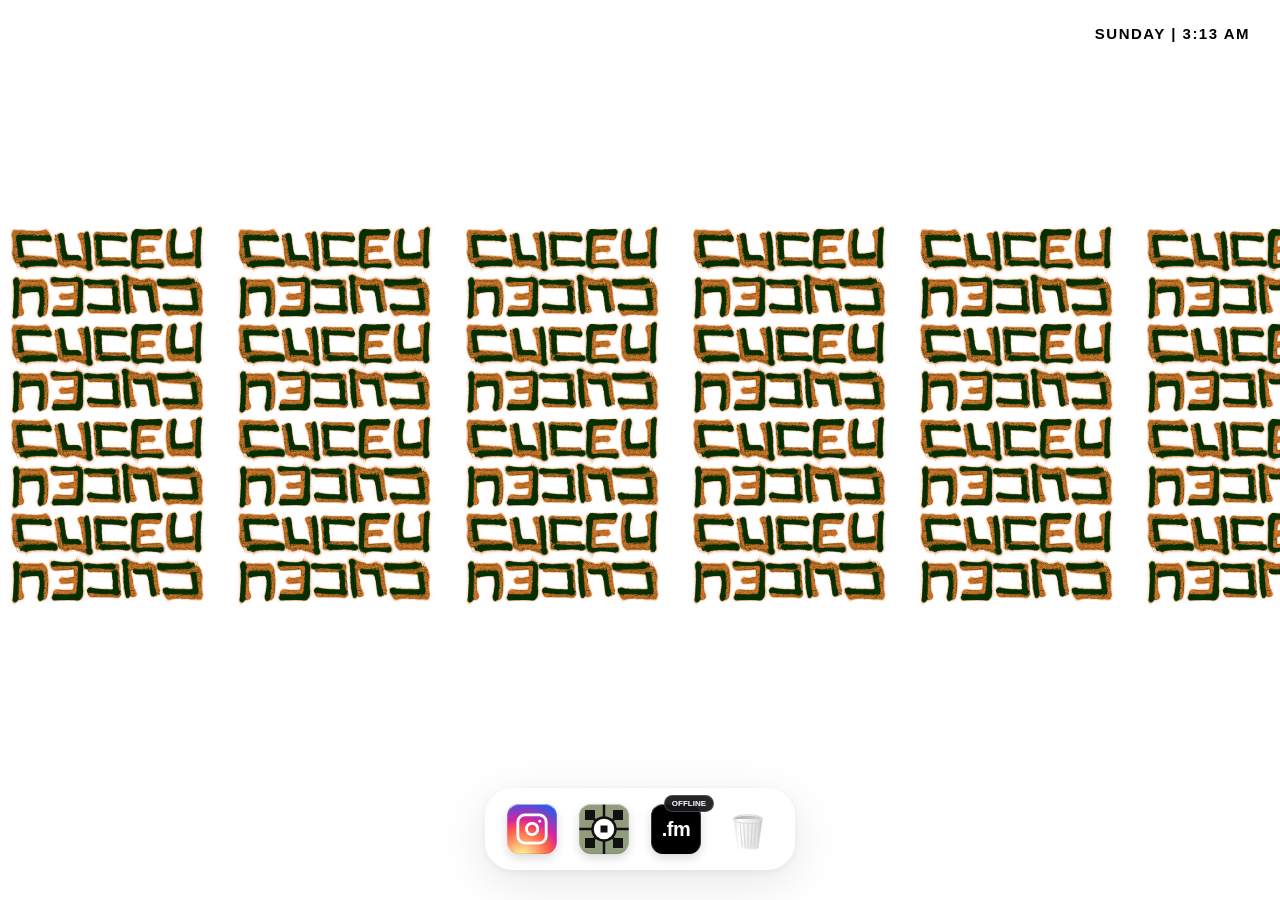
==== index.html @ bf72f92f "Update index.html" ====
<!DOCTYPE html>
<html lang="en">
<head>
    <meta charset="UTF-8">
    <meta name="viewport" content="width=device-width, initial-scale=1.0">
    <title>cuceu</title>
    <link rel="icon" href="data:image/svg+xml,<svg xmlns=%22http://www.w3.org/2000/svg%22 viewBox=%220 0 100 100%22><text y=%22.9em%22 font-size=%2285%22 font-weight=%22900%22 font-family=%22Helvetica, Arial, sans-serif%22>C</text></svg>">
    <style>
        html, body {
            margin: 0; padding: 0;
            height: 100vh; height: 100dvh;
            background: #fff;
            font-family: -apple-system, BlinkMacSystemFont, 'Helvetica Neue', Arial, sans-serif;
            display: flex; flex-direction: column; overflow: hidden;
            color: #000;
        }

        /* ── PAGE TRANSITION ─────────────────────────────────────────── */
        #page-transition-overlay {
            position: fixed; inset: 0; background: #fff;
            z-index: 99999; pointer-events: none; opacity: 1;
            transition: opacity 0.4s cubic-bezier(0.25,1,0.5,1);
        }
        #page-transition-overlay.loaded  { opacity: 0; }
        #page-transition-overlay.leaving { opacity: 1; pointer-events: auto; }

        /* ── NOW PLAYING BANNER ──────────────────────────────────────── */
        #now-playing-banner {
            position: absolute; top: 0; left: 0; right: 0;
            height: 62px; background: #fff;
            border-bottom: 3px solid #000;
            z-index: 120;
            transform: translateY(-100%);
            transition: transform 0.55s cubic-bezier(0.25,1,0.5,1);
        }
        #now-playing-banner.visible { transform: translateY(0); }
        body.is-exiting #now-playing-banner {
            transition: transform 0.30s cubic-bezier(0.25,1,0.5,1);
            transform: translateY(-100%);
        }
        .banner-inner {
            display: flex; align-items: center;
            height: 100%; padding: 0 24px; gap: 14px;
        }
        .banner-live-dot {
            width: 8px; height: 8px; flex-shrink: 0;
            background: #ff3b30; border-radius: 50%;
            box-shadow: 0 0 8px rgba(255,59,48,0.85);
            animation: pulse-dot 1.2s ease-in-out infinite;
        }
        @keyframes pulse-dot {
            0%,100% { transform: scale(0.8); opacity: 0.7; }
            50%      { transform: scale(1.3); opacity: 1; }
        }
        #banner-art {
            width: 40px; height: 40px; border-radius: 3px;
            border: 1.5px solid #000; object-fit: cover; flex-shrink: 0;
            opacity: 0; transition: opacity 0.35s ease;
        }
        #banner-art.has-art { opacity: 1; }
        .banner-info { flex: 1; min-width: 0; }
        .banner-label {
            display: block; font-size: 8px; font-weight: 900;
            letter-spacing: 2.5px; color: #ff3b30; text-transform: uppercase;
        }
        #banner-track {
            display: block; font-size: 13px; font-weight: 800;
            color: #000; text-transform: uppercase; letter-spacing: 0.8px;
            white-space: nowrap; overflow: hidden; text-overflow: ellipsis;
        }
        .banner-btn {
            flex-shrink: 0; background: #000; color: #fff;
            font-size: 10px; font-weight: 900; letter-spacing: 1.5px;
            text-transform: uppercase; text-decoration: none;
            padding: 9px 18px; border: 2px solid #000; white-space: nowrap;
            transition: background 0.2s, color 0.2s, border-color 0.2s;
        }
        .banner-btn:hover { background: #ff3b30; border-color: #ff3b30; }

        /* ── CLOCK ───────────────────────────────────────────────────── */
        .status-area {
            position: absolute; top: 25px; right: 30px;
            display: flex; align-items: center; z-index: 100;
            font-size: clamp(11px, 1.3vw, 15px);
            font-weight: 900; letter-spacing: 1.5px; text-transform: uppercase;
            color: #000;
            text-shadow: 0 0 15px #fff, 0 0 30px #fff, 0 0 45px rgba(255,255,255,0.9);
            opacity: 0; transform: translateX(15px);
            animation: clockIn 0.8s cubic-bezier(0.25,1,0.5,1) 0.5s forwards;
            transition: top 0.55s cubic-bezier(0.25,1,0.5,1);
        }
        body.banner-active .status-area { top: 78px; }
        body.is-exiting   .status-area { animation: clockOut 0.5s cubic-bezier(0.25,1,0.5,1) forwards; }
        @keyframes clockIn  { 0%{opacity:0;transform:translateX(15px);filter:blur(3px)} 100%{opacity:1;transform:none;filter:none} }
        @keyframes clockOut { 0%{opacity:1;transform:none} 100%{opacity:0;transform:translateX(15px);filter:blur(3px)} }

        /* ── MARQUEE BACKGROUND ──────────────────────────────── */
        .main-content { flex-grow:1; display:flex; align-items:center; justify-content:center; position:relative; }

        #logo-wrapper {
            position: absolute; top: 50px; left: 0;
            width: 100vw; height: calc(100dvh - 160px);
            display: flex; flex-direction: column; justify-content: center;
            overflow: hidden; pointer-events: none;
            
            /* CRT Wake Up Master Animation */
            transform-origin: center center;
            animation: crtWakeUp 0.65s cubic-bezier(0.16, 1, 0.3, 1) 0.15s both;
        }
        body.is-exiting #logo-wrapper { animation: glideOut 0.6s cubic-bezier(0.25,1,0.5,1) forwards; }
        @keyframes glideOut { to { opacity:0; transform:translateY(30px) scale(0.95); } }

        .marquee-track {
            display: flex; flex-wrap: nowrap;
            width: max-content; will-change: transform;
            margin-top: -0.8vw;
        }

        .track-right { animation: scrollRight 30s linear infinite; animation-play-state: paused; }
        .track-left  { animation: scrollLeft  30s linear infinite; animation-play-state: paused; }

        @keyframes scrollRight { 0%{transform:translateX(-50%)} 100%{transform:translateX(0%)} }
        @keyframes scrollLeft  { 0%{transform:translateX(0%)}   100%{transform:translateX(-50%)} }

        img.cuceu-img {
            height: clamp(3rem,4.5vw,6rem); width: auto;
            margin-right: 1vw; flex-shrink: 0;
            user-select: none; -webkit-user-drag: none; opacity: 0;
        }

        /* CRT POWER ON KEYFRAMES */
        @keyframes crtWakeUp {
            0% {
                transform: scaleY(0.001) scaleX(0);
                filter: brightness(12) blur(1px);
                opacity: 0;
            }
            35% {
                transform: scaleY(0.003) scaleX(1);
                filter: brightness(12) blur(1px);
                opacity: 1;
            }
            100% {
                transform: scaleY(1) scaleX(1);
                filter: brightness(1) blur(0px);
                opacity: 1;
            }
        }

        /* Makes the image textures instantly ready inside the expanding line wrapper */
        @keyframes crtShowOdd  { 0%{opacity:0;} 5%{opacity:1;} 100%{opacity:1;transform:none;} }
        @keyframes crtShowEven { 0%{opacity:0;} 5%{opacity:1;} 100%{opacity:1;transform:rotate(180deg);} }

        .marquee-track:nth-child(odd)  img.cuceu-img { animation: crtShowOdd 0.2s linear both; }
        .marquee-track:nth-child(even) img.cuceu-img { animation: crtShowEven 0.2s linear both; }

        /* ── LIQUID GLASS DOCK ───────────────────────────────────────── */
        .mac-dock-container {
            position: absolute; bottom: 30px; width: 100%;
            display: flex; justify-content: center; z-index: 10;
        }

        .mac-dock {
            background: linear-gradient(170deg,
                rgba(255,255,255,0.30) 0%,
                rgba(255,255,255,0.10) 55%,
                rgba(255,255,255,0.20) 100%
            );
            backdrop-filter: blur(55px) saturate(200%) brightness(1.08);
            -webkit-backdrop-filter: blur(55px) saturate(200%) brightness(1.08);
            border: 1px solid rgba(255,255,255,0.60);
            border-top-color: rgba(255,255,255,0.85);
            border-bottom-color: rgba(255,255,255,0.30);
            border-radius: 28px;
            padding: 10px 16px;
            display: flex; gap: 12px; align-items: center;
            box-shadow:
                0 12px 48px rgba(0,0,0,0.10),
                0 2px 8px rgba(0,0,0,0.06),
                inset 0 1.5px 0 rgba(255,255,255,0.85),
                inset 0 -1px 0 rgba(255,255,255,0.18),
                inset 1px 0 0 rgba(255,255,255,0.25),
                inset -1px 0 0 rgba(255,255,255,0.25);
            opacity: 0;
            animation: dockSlideUp 0.8s cubic-bezier(0.25,1,0.5,1) 1.2s forwards;
            position: relative;
        }

        .mac-dock::before {
            content: '';
            position: absolute; top: 0; left: 0; right: 0;
            height: 50%;
            background: linear-gradient(180deg,
                rgba(255,255,255,0.32) 0%,
                rgba(255,255,255,0.06) 65%,
                transparent 100%
            );
            border-radius: 30px 30px 50% 50% / 28px 28px 18px 18px;
            pointer-events: none; z-index: 0;
        }

        body.is-exiting .mac-dock { animation: dockSlideDown 0.5s cubic-bezier(0.25,1,0.5,1) forwards; }
        @keyframes dockSlideUp   { 0%{opacity:0;transform:translateY(40px)} 100%{opacity:1;transform:none} }
        @keyframes dockSlideDown { 0%{opacity:1;transform:none} 100%{opacity:0;transform:translateY(40px)} }

        .dock-app {
            text-decoration: none; display: flex; flex-direction: column;
            align-items: center; justify-content: center;
            transition: transform 0.3s cubic-bezier(0.25,1,0.5,1);
            position: relative; height: 60px; width: 60px;
            z-index: 1;
        }
        .dock-app.is-open::after {
            content: ''; position: absolute; bottom: 2px; left: 50%;
            transform: translateX(-50%); width: 4px; height: 4px;
            background: rgba(255,255,255,0.95); border-radius: 50%;
            box-shadow: 0 0 5px rgba(0,0,0,0.2);
        }
        .dock-app:hover { transform: translateY(-10px); }

        /* Icon Base Styles */
        .app-icon {
            width: 50px; height: 50px;
            display: flex; align-items: center; justify-content: center;
            position: relative;
        }

        /* App Squircle Shape (Used for IG, TD, FM) */
        .squircle {
            border-radius: 12px;
            box-shadow: 0 4px 10px rgba(0,0,0,0.15);
            overflow: hidden;
        }
        .squircle::after {
            content: ''; position: absolute; inset: 0;
            border: 1px solid rgba(255,255,255,0.2);
            border-top-color: rgba(255,255,255,0.5);
            border-bottom-color: rgba(0,0,0,0.1);
            border-radius: inherit; pointer-events: none;
        }

        /* Specific App Colors */
        .icon-ig { background: radial-gradient(circle at 30% 107%, #fdf497 0%, #fdf497 5%, #fd5949 45%, #d6249f 60%, #285AEB 90%); }
        .icon-td { background: transparent; } 
        .icon-fm { background: #000; color: #fff; font-size: 20px; font-weight: 800; letter-spacing: -0.5px; }
        .icon-bin { background: transparent; box-shadow: none; width: 56px; height: 56px; margin-bottom: -4px; }

        .app-tooltip {
            position: absolute; top: -35px;
            background: rgba(20,20,25,0.88); backdrop-filter: blur(12px);
            padding: 6px 14px; border-radius: 8px;
            font-size: 11px; font-weight: 700; color: #fff;
            opacity: 0; pointer-events: none;
            transition: opacity 0.2s ease; white-space: nowrap; text-transform: uppercase;
        }
        .dock-app:hover .app-tooltip { opacity: 1; }

        .app-badge {
            position: absolute; top: -4px; right: -8px;
            background: rgba(20,20,25,0.92); backdrop-filter: blur(10px);
            border: 1px solid rgba(255,255,255,0.2); border-radius: 10px;
            padding: 3px 7px; display: flex; align-items: center; gap: 4px;
            font-size: 8px; font-weight: 800; color: #fff;
            opacity: 0; z-index: 20; pointer-events: none;
        }
        .app-badge.visible { opacity: 1; }
        .recording-dot {
            width: 5px; height: 5px; background: #ff3b30; border-radius: 50%;
            animation: pulse-dot 2s ease-in-out infinite;
        }

        /* ── MOBILE ──────────────────────────────────────────────────── */
        @media (max-width: 600px) {
            .status-area { font-size: 11px; top: 20px; right: 16px; letter-spacing: 0.8px; }
            body.banner-active .status-area { top: 72px; }
            .track-right, .track-left { animation-duration: 60s; } 
            .mobile-hide { display: none !important; }
            img.cuceu-img { height: 4rem; margin-right: 4vw; }
            .marquee-track { margin-top: -1vw; }
            .mac-dock { gap: 8px; padding: 8px 12px; border-radius: 24px; }
            .dock-app { width: 50px; height: 50px; }
            .app-icon { width: 44px; height: 44px; border-radius: 10px; }
            .icon-fm { font-size: 16px; }
            .icon-bin { width: 48px; height: 48px; }
            #now-playing-banner { height: 54px; }
            .banner-btn { padding: 7px 12px; font-size: 9px; }
            #banner-track { font-size: 11px; }
        }
    </style>
</head>
<body class="is-loading">

    <div id="page-transition-overlay"></div >

    <div id="now-playing-banner">
        <div class="banner-inner">
            <span class="banner-live-dot"></span>
            <img id="banner-art" alt="">
            <div class="banner-info">
                <span class="banner-label">Live Now</span>
                <span id="banner-track">—</span>
            </div>
            <a href="/fm" class="banner-btn internal-link">Listen Now →</a>
        </div>
    </div>

    <div class="status-area">
        <span id="mac-clock">MONDAY | 12:00 AM</span>
    </div >

    <div class="main-content">
        <div id="logo-wrapper">
            <div class="marquee-track track-right">
                <img class="cuceu-img" src="cuceugrta.png" alt="CUCEU"><img class="cuceu-img" src="cuceugrta.png" alt="CUCEU"><img class="cuceu-img" src="cuceugrta.png" alt="CUCEU"><img class="cuceu-img" src="cuceugrta.png" alt="CUCEU"><img class="cuceu-img" src="cuceugrta.png" alt="CUCEU"><img class="cuceu-img" src="cuceugrta.png" alt="CUCEU"><img class="cuceu-img" src="cuceugrta.png" alt="CUCEU"><img class="cuceu-img" src="cuceugrta.png" alt="CUCEU"><img class="cuceu-img" src="cuceugrta.png" alt="CUCEU"><img class="cuceu-img" src="cuceugrta.png" alt="CUCEU"><img class="cuceu-img" src="cuceugrta.png" alt="CUCEU"><img class="cuceu-img" src="cuceugrta.png" alt="CUCEU"><img class="cuceu-img" src="cuceugrta.png" alt="CUCEU"><img class="cuceu-img" src="cuceugrta.png" alt="CUCEU"><img class="cuceu-img" src="cuceugrta.png" alt="CUCEU"><img class="cuceu-img" src="cuceugrta.png" alt="CUCEU"><img class="cuceu-img" src="cuceugrta.png" alt="CUCEU"><img class="cuceu-img" src="cuceugrta.png" alt="CUCEU"><img class="cuceu-img" src="cuceugrta.png" alt="CUCEU"><img class="cuceu-img" src="cuceugrta.png" alt="CUCEU"><img class="cuceu-img" src="cuceugrta.png" alt="CUCEU"><img class="cuceu-img" src="cuceugrta.png" alt="CUCEU"><img class="cuceu-img" src="cuceugrta.png" alt="CUCEU"><img class="cuceu-img" src="cuceugrta.png" alt="CUCEU">
            </div>
            <div class="marquee-track track-left">
                <img class="cuceu-img" src="cuceugrta.png" alt="CUCEU"><img class="cuceu-img" src="cuceugrta.png" alt="CUCEU"><img class="cuceu-img" src="cuceugrta.png" alt="CUCEU"><img class="cuceu-img" src="cuceugrta.png" alt="CUCEU"><img class="cuceu-img" src="cuceugrta.png" alt="CUCEU"><img class="cuceu-img" src="cuceugrta.png" alt="CUCEU"><img class="cuceu-img" src="cuceugrta.png" alt="CUCEU"><img class="cuceu-img" src="cuceugrta.png" alt="CUCEU"><img class="cuceu-img" src="cuceugrta.png" alt="CUCEU"><img class="cuceu-img" src="cuceugrta.png" alt="CUCEU"><img class="cuceu-img" src="cuceugrta.png" alt="CUCEU"><img class="cuceu-img" src="cuceugrta.png" alt="CUCEU"><img class="cuceu-img" src="cuceugrta.png" alt="CUCEU"><img class="cuceu-img" src="cuceugrta.png" alt="CUCEU"><img class="cuceu-img" src="cuceugrta.png" alt="CUCEU"><img class="cuceu-img" src="cuceugrta.png" alt="CUCEU"><img class="cuceu-img" src="cuceugrta.png" alt="CUCEU"><img class="cuceu-img" src="cuceugrta.png" alt="CUCEU"><img class="cuceu-img" src="cuceugrta.png" alt="CUCEU"><img class="cuceu-img" src="cuceugrta.png" alt="CUCEU"><img class="cuceu-img" src="cuceugrta.png" alt="CUCEU"><img class="cuceu-img" src="cuceugrta.png" alt="CUCEU"><img class="cuceu-img" src="cuceugrta.png" alt="CUCEU"><img class="cuceu-img" src="cuceugrta.png" alt="CUCEU">
            </div>
            <div class="marquee-track track-right">
                <img class="cuceu-img" src="cuceugrta.png" alt="CUCEU"><img class="cuceu-img" src="cuceugrta.png" alt="CUCEU"><img class="cuceu-img" src="cuceugrta.png" alt="CUCEU"><img class="cuceu-img" src="cuceugrta.png" alt="CUCEU"><img class="cuceu-img" src="cuceugrta.png" alt="CUCEU"><img class="cuceu-img" src="cuceugrta.png" alt="CUCEU"><img class="cuceu-img" src="cuceugrta.png" alt="CUCEU"><img class="cuceu-img" src="cuceugrta.png" alt="CUCEU"><img class="cuceu-img" src="cuceugrta.png" alt="CUCEU"><img class="cuceu-img" src="cuceugrta.png" alt="CUCEU"><img class="cuceu-img" src="cuceugrta.png" alt="CUCEU"><img class="cuceu-img" src="cuceugrta.png" alt="CUCEU"><img class="cuceu-img" src="cuceugrta.png" alt="CUCEU"><img class="cuceu-img" src="cuceugrta.png" alt="CUCEU"><img class="cuceu-img" src="cuceugrta.png" alt="CUCEU"><img class="cuceu-img" src="cuceugrta.png" alt="CUCEU"><img class="cuceu-img" src="cuceugrta.png" alt="CUCEU"><img class="cuceu-img" src="cuceugrta.png" alt="CUCEU"><img class="cuceu-img" src="cuceugrta.png" alt="CUCEU"><img class="cuceu-img" src="cuceugrta.png" alt="CUCEU"><img class="cuceu-img" src="cuceugrta.png" alt="CUCEU"><img class="cuceu-img" src="cuceugrta.png" alt="CUCEU"><img class="cuceu-img" src="cuceugrta.png" alt="CUCEU"><img class="cuceu-img" src="cuceugrta.png" alt="CUCEU">
            </div>
            <div class="marquee-track track-left">
                <img class="cuceu-img" src="cuceugrta.png" alt="CUCEU"><img class="cuceu-img" src="cuceugrta.png" alt="CUCEU"><img class="cuceu-img" src="cuceugrta.png" alt="CUCEU"><img class="cuceu-img" src="cuceugrta.png" alt="CUCEU"><img class="cuceu-img" src="cuceugrta.png" alt="CUCEU"><img class="cuceu-img" src="cuceugrta.png" alt="CUCEU"><img class="cuceu-img" src="cuceugrta.png" alt="CUCEU"><img class="cuceu-img" src="cuceugrta.png" alt="CUCEU"><img class="cuceu-img" src="cuceugrta.png" alt="CUCEU"><img class="cuceu-img" src="cuceugrta.png" alt="CUCEU"><img class="cuceu-img" src="cuceugrta.png" alt="CUCEU"><img class="cuceu-img" src="cuceugrta.png" alt="CUCEU"><img class="cuceu-img" src="cuceugrta.png" alt="CUCEU"><img class="cuceu-img" src="cuceugrta.png" alt="CUCEU"><img class="cuceu-img" src="cuceugrta.png" alt="CUCEU"><img class="cuceu-img" src="cuceugrta.png" alt="CUCEU"><img class="cuceu-img" src="cuceugrta.png" alt="CUCEU"><img class="cuceu-img" src="cuceugrta.png" alt="CUCEU"><img class="cuceu-img" src="cuceugrta.png" alt="CUCEU"><img class="cuceu-img" src="cuceugrta.png" alt="CUCEU"><img class="cuceu-img" src="cuceugrta.png" alt="CUCEU"><img class="cuceu-img" src="cuceugrta.png" alt="CUCEU"><img class="cuceu-img" src="cuceugrta.png" alt="CUCEU"><img class="cuceu-img" src="cuceugrta.png" alt="CUCEU">
            </div>
            <div class="marquee-track track-right">
                <img class="cuceu-img" src="cuceugrta.png" alt="CUCEU"><img class="cuceu-img" src="cuceugrta.png" alt="CUCEU"><img class="cuceu-img" src="cuceugrta.png" alt="CUCEU"><img class="cuceu-img" src="cuceugrta.png" alt="CUCEU"><img class="cuceu-img" src="cuceugrta.png" alt="CUCEU"><img class="cuceu-img" src="cuceugrta.png" alt="CUCEU"><img class="cuceu-img" src="cuceugrta.png" alt="CUCEU"><img class="cuceu-img" src="cuceugrta.png" alt="CUCEU"><img class="cuceu-img" src="cuceugrta.png" alt="CUCEU"><img class="cuceu-img" src="cuceugrta.png" alt="CUCEU"><img class="cuceu-img" src="cuceugrta.png" alt="CUCEU"><img class="cuceu-img" src="cuceugrta.png" alt="CUCEU"><img class="cuceu-img" src="cuceugrta.png" alt="CUCEU"><img class="cuceu-img" src="cuceugrta.png" alt="CUCEU"><img class="cuceu-img" src="cuceugrta.png" alt="CUCEU"><img class="cuceu-img" src="cuceugrta.png" alt="CUCEU"><img class="cuceu-img" src="cuceugrta.png" alt="CUCEU"><img class="cuceu-img" src="cuceugrta.png" alt="CUCEU"><img class="cuceu-img" src="cuceugrta.png" alt="CUCEU"><img class="cuceu-img" src="cuceugrta.png" alt="CUCEU"><img class="cuceu-img" src="cuceugrta.png" alt="CUCEU"><img class="cuceu-img" src="cuceugrta.png" alt="CUCEU"><img class="cuceu-img" src="cuceugrta.png" alt="CUCEU"><img class="cuceu-img" src="cuceugrta.png" alt="CUCEU">
            </div>
             <div class="marquee-track track-left">
                <img class="cuceu-img" src="cuceugrta.png" alt="CUCEU"><img class="cuceu-img" src="cuceugrta.png" alt="CUCEU"><img class="cuceu-img" src="cuceugrta.png" alt="CUCEU"><img class="cuceu-img" src="cuceugrta.png" alt="CUCEU"><img class="cuceu-img" src="cuceugrta.png" alt="CUCEU"><img class="cuceu-img" src="cuceugrta.png" alt="CUCEU"><img class="cuceu-img" src="cuceugrta.png" alt="CUCEU"><img class="cuceu-img" src="cuceugrta.png" alt="CUCEU"><img class="cuceu-img" src="cuceugrta.png" alt="CUCEU"><img class="cuceu-img" src="cuceugrta.png" alt="CUCEU"><img class="cuceu-img" src="cuceugrta.png" alt="CUCEU"><img class="cuceu-img" src="cuceugrta.png" alt="CUCEU"><img class="cuceu-img" src="cuceugrta.png" alt="CUCEU"><img class="cuceu-img" src="cuceugrta.png" alt="CUCEU"><img class="cuceu-img" src="cuceugrta.png" alt="CUCEU"><img class="cuceu-img" src="cuceugrta.png" alt="CUCEU"><img class="cuceu-img" src="cuceugrta.png" alt="CUCEU"><img class="cuceu-img" src="cuceugrta.png" alt="CUCEU"><img class="cuceu-img" src="cuceugrta.png" alt="CUCEU"><img class="cuceu-img" src="cuceugrta.png" alt="CUCEU"><img class="cuceu-img" src="cuceugrta.png" alt="CUCEU"><img class="cuceu-img" src="cuceugrta.png" alt="CUCEU"><img class="cuceu-img" src="cuceugrta.png" alt="CUCEU"><img class="cuceu-img" src="cuceugrta.png" alt="CUCEU">
            </div>
            
            <div class="marquee-track track-right mobile-hide">
                <img class="cuceu-img" src="cuceugrta.png" alt="CUCEU"><img class="cuceu-img" src="cuceugrta.png" alt="CUCEU"><img class="cuceu-img" src="cuceugrta.png" alt="CUCEU"><img class="cuceu-img" src="cuceugrta.png" alt="CUCEU"><img class="cuceu-img" src="cuceugrta.png" alt="CUCEU"><img class="cuceu-img" src="cuceugrta.png" alt="CUCEU"><img class="cuceu-img" src="cuceugrta.png" alt="CUCEU"><img class="cuceu-img" src="cuceugrta.png" alt="CUCEU"><img class="cuceu-img" src="cuceugrta.png" alt="CUCEU"><img class="cuceu-img" src="cuceugrta.png" alt="CUCEU"><img class="cuceu-img" src="cuceugrta.png" alt="CUCEU"><img class="cuceu-img" src="cuceugrta.png" alt="CUCEU"><img class="cuceu-img" src="cuceugrta.png" alt="CUCEU"><img class="cuceu-img" src="cuceugrta.png" alt="CUCEU"><img class="cuceu-img" src="cuceugrta.png" alt="CUCEU"><img class="cuceu-img" src="cuceugrta.png" alt="CUCEU"><img class="cuceu-img" src="cuceugrta.png" alt="CUCEU"><img class="cuceu-img" src="cuceugrta.png" alt="CUCEU"><img class="cuceu-img" src="cuceugrta.png" alt="CUCEU"><img class="cuceu-img" src="cuceugrta.png" alt="CUCEU"><img class="cuceu-img" src="cuceugrta.png" alt="CUCEU"><img class="cuceu-img" src="cuceugrta.png" alt="CUCEU"><img class="cuceu-img" src="cuceugrta.png" alt="CUCEU"><img class="cuceu-img" src="cuceugrta.png" alt="CUCEU">
            </div>
             <div class="marquee-track track-left mobile-hide">
                <img class="cuceu-img" src="cuceugrta.png" alt="CUCEU"><img class="cuceu-img" src="cuceugrta.png" alt="CUCEU"><img class="cuceu-img" src="cuceugrta.png" alt="CUCEU"><img class="cuceu-img" src="cuceugrta.png" alt="CUCEU"><img class="cuceu-img" src="cuceugrta.png" alt="CUCEU"><img class="cuceu-img" src="cuceugrta.png" alt="CUCEU"><img class="cuceu-img" src="cuceugrta.png" alt="CUCEU"><img class="cuceu-img" src="cuceugrta.png" alt="CUCEU"><img class="cuceu-img" src="cuceugrta.png" alt="CUCEU"><img class="cuceu-img" src="cuceugrta.png" alt="CUCEU"><img class="cuceu-img" src="cuceugrta.png" alt="CUCEU"><img class="cuceu-img" src="cuceugrta.png" alt="CUCEU"><img class="cuceu-img" src="cuceugrta.png" alt="CUCEU"><img class="cuceu-img" src="cuceugrta.png" alt="CUCEU"><img class="cuceu-img" src="cuceugrta.png" alt="CUCEU"><img class="cuceu-img" src="cuceugrta.png" alt="CUCEU"><img class="cuceu-img" src="cuceugrta.png" alt="CUCEU"><img class="cuceu-img" src="cuceugrta.png" alt="CUCEU"><img class="cuceu-img" src="cuceugrta.png" alt="CUCEU"><img class="cuceu-img" src="cuceugrta.png" alt="CUCEU"><img class="cuceu-img" src="cuceugrta.png" alt="CUCEU"><img class="cuceu-img" src="cuceugrta.png" alt="CUCEU"><img class="cuceu-img" src="cuceugrta.png" alt="CUCEU"><img class="cuceu-img" src="cuceugrta.png" alt="CUCEU">
            </div>
        </div >
    </div>

    <div class="mac-dock-container">
        <div class="mac-dock">

            <a href="https://www.instagram.com/cuceuuu/" target="_blank" class="dock-app">
                <div class="app-tooltip">Instagram</div >
                <div class="app-icon squircle icon-ig">
                    <svg viewBox="0 0 24 24" width="34" height="34" fill="none" stroke="white" stroke-width="2" stroke-linecap="round" stroke-linejoin="round">
                        <rect x="2" y="2" width="20" height="20" rx="5" ry="5"></rect>
                        <path d="M16 11.37A4 4 0 1 1 12.63 8 4 4 0 0 1 16 11.37z"></path>
                        <line x1="17.5" y1="6.5" x2="17.51" y2="6.5"></line>
                    </svg>
                </div >
            </a >

            <a href="/td" class="dock-app internal-link">
                <div class="app-tooltip">TouchDesigner</div >
                <div class="app-icon squircle icon-td">
                    <svg viewBox="0 0 100 100" width="100%" height="100%" xmlns="http://www.w3.org/2000/svg">
                        <rect x="0" y="0" width="100" height="100" fill="#919c7d" />
                        <path d="M50 0L50 100M0 50L100 50" stroke="#111" stroke-width="5"/>
                        <path d="M20 20L50 50M80 20L50 50M20 80L50 50M80 80L50 50" stroke="#111" stroke-width="5"/>
                        <rect x="12" y="12" width="20" height="20" fill="#111"/>
                        <rect x="68" y="12" width="20" height="20" fill="#111"/>
                        <rect x="12" y="68" width="20" height="20" fill="#111"/>
                        <rect x="68" y="68" width="20" height="20" fill="#111"/>
                        <circle cx="50" cy="50" r="23" fill="#fff" stroke="#111" stroke-width="5"/>
                        <rect x="43" y="43" width="14" height="14" fill="#111"/>
                    </svg>
                </div >
            </a >

            <a href="/fm" class="dock-app internal-link" id="fm-app">
                <div class="app-tooltip">cuceuFM</div >
                <div class="app-badge" id="fm-badge">
                    <div class="recording-dot" style="display:none;"></div> 
                    <span id="fm-badge-text">OFFLINE</span>
                </div >
                <div class="app-icon squircle icon-fm">.fm</div>
            </a >

            <a href="/bin" class="dock-app internal-link">
                <div class="app-tooltip">Bin</div >
                <div class="app-icon icon-bin">
                    <svg viewBox="0 0 100 100" width="48" height="48">
                        <defs>
                            <linearGradient id="binFront" x1="0%" y1="0%" x2="100%" y2="0%">
                                <stop offset="0%" stop-color="#e0e0e0"/>
                                <stop offset="20%" stop-color="#ffffff"/>
                                <stop offset="80%" stop-color="#e0e0e0"/>
                                <stop offset="100%" stop-color="#c0c0c0"/>
                            </linearGradient>
                            <linearGradient id="binBack" x1="0%" y1="0%" x2="100%" y2="0%">
                                <stop offset="0%" stop-color="#b0b0b0"/>
                                <stop offset="100%" stop-color="#d0d0d0"/>
                            </linearGradient>
                        </defs>
                        <ellipse cx="50" cy="25" rx="30" ry="8" fill="url(#binBack)"/>
                        <path d="M20 25 L28 85 C28 90, 72 90, 72 85 L80 25 Z" fill="url(#binFront)"/>
                        <ellipse cx="50" cy="25" rx="30" ry="8" fill="none" stroke="#f4f4f4" stroke-width="2"/>
                        <ellipse cx="50" cy="25" rx="31" ry="9" fill="none" stroke="#c0c0c0" stroke-width="1"/>
                        <line x1="33" y1="33" x2="38" y2="83" stroke="#c8c8c8" stroke-width="1.5" stroke-linecap="round"/>
                        <line x1="41" y1="34" x2="44" y2="84" stroke="#c8c8c8" stroke-width="1.5" stroke-linecap="round"/>
                        <line x1="50" y1="34" x2="50" y2="84" stroke="#c8c8c8" stroke-width="1.5" stroke-linecap="round"/>
                        <line x1="59" y1="34" x2="56" y2="84" stroke="#c8c8c8" stroke-width="1.5" stroke-linecap="round"/>
                        <line x1="67" y1="33" x2="62" y2="83" stroke="#c8c8c8" stroke-width="1.5" stroke-linecap="round"/>
                    </svg>
                </div >
            </a >

        </div >
    </div>

    <script>
        // ── PAGE TRANSITIONS ─────────────────────────────────────────────
        document.addEventListener('DOMContentLoaded', () => {
            const overlay = document.getElementById('page-transition-overlay');
            requestAnimationFrame(() => overlay.classList.add('loaded'));
            document.querySelectorAll('.internal-link').forEach(link => {
                link.addEventListener('click', e => {
                    e.preventDefault();
                    document.body.classList.add('is-exiting');
                    setTimeout(() => { overlay.classList.remove('loaded'); overlay.classList.add('leaving'); }, 500);
                    setTimeout(() => window.location.href = link.href, 1000); 
                });
            });

            // ── MARQUEE ANIMATION RUNNING TRIGGER ───────────────────────
            const marqueeTracks = document.querySelectorAll('.marquee-track');
            function setMarqueeState(state) {
                marqueeTracks.forEach(t => t.style.animationPlayState = state);
            }

            // Sync horizontal loop initialization immediately following the CRT expansion burst
            setTimeout(() => {
                setMarqueeState('running');
            }, 500);

            document.addEventListener('visibilitychange', () => {
                if (document.visibilityState === 'visible') {
                    setMarqueeState('running');
                } else {
                    setMarqueeState('paused'); 
                }
            });

            window.addEventListener('pageshow', () => {
                setMarqueeState('running'); 
            });
        });

        // ── CLOCK ─────────────────────────────────────
        const DAYS = ["SUNDAY","MONDAY","TUESDAY","WEDNESDAY","THURSDAY","FRIDAY","SATURDAY"];
        function updateClock() {
            const n = new Date();
            const h = n.getHours() % 12 || 12;
            const m = n.getMinutes().toString().padStart(2,'0');
            const ap = n.getHours() >= 12 ? 'PM' : 'AM';
            document.getElementById('mac-clock').innerText = `${DAYS[n.getDay()]} | ${h}:${m} ${ap}`;
        }
        updateClock(); setInterval(updateClock, 1000);

        // ── STREAM STATUS + NOW PLAYING BANNER ───────────────────────────
        let bannerShown = false;

        async function checkStream() {
            const fmBadgeTextEl = document.getElementById('fm-badge-text');
            const fmBadgeEl = document.getElementById('fm-badge');
            const liveDot = fmBadgeEl.querySelector('.recording-dot');
            const nowPlayingBanner = document.getElementById('now-playing-banner');

            try {
                const response = await fetch("https://api.allorigins.win/raw?url=" + encodeURIComponent("https://stream.cuceu.co.uk/status-json.xsl?t=" + Date.now()));
                if (!response.ok) throw new Error('Network response was not ok.');

                const data = await response.text();
                const src  = data.match(/<title>(.*?)<\/title>/);

                if (src && src[1] && src[1].toLowerCase() !== 'offline') {
                    const title = src[1];
                    
                    fmBadgeTextEl.innerText = "ON AIR";
                    fmBadgeEl.classList.add('visible');
                    liveDot.style.display = 'block'; 

                    document.getElementById('banner-track').textContent = title;
                    if (!bannerShown) {
                        bannerShown = true;
                        try {
                            const artUrlResponse = await fetch('https://stream.cuceu.co.uk/artwork.txt?t=' + Date.now());
                            const artUrl = await artUrlResponse.text();

                            if (artUrl && artUrl.startsWith('http')) {
                                const img = document.getElementById('banner-art');
                                img.onload = () => img.classList.add('has-art');
                                img.src = artUrl;
                            } else {
                                document.getElementById('now-playing-banner').style.opacity = 1;
                            }

                        } catch (e) { }
                        
                        setTimeout(() => {
                            nowPlayingBanner.classList.add('visible');
                            document.body.classList.add('banner-active');
                        }, 2500);
                    }

                } else {
                    if (bannerShown) { 
                         nowPlayingBanner.classList.remove('visible');
                         document.body.classList.remove('banner-active');
                         bannerShown = false;
                    }

                    fmBadgeTextEl.innerText = "OFFLINE";
                    fmBadgeEl.classList.add('visible');
                    liveDot.style.display = 'none'; 
                }

            } catch (e) {
                console.error("Stream check failed:", e);
                 if (bannerShown) { 
                         document.getElementById('now-playing-banner').classList.remove('visible');
                         document.body.classList.remove('banner-active');
                         bannerShown = false;
                    }
                fmBadgeTextEl.innerText = "OFFLINE"; 
                fmBadgeEl.classList.add('visible');
                liveDot.style.display = 'none'; 
            }
        }

        checkStream(); 
        setInterval(checkStream, 15000); 
    </script>
</body>
</html>
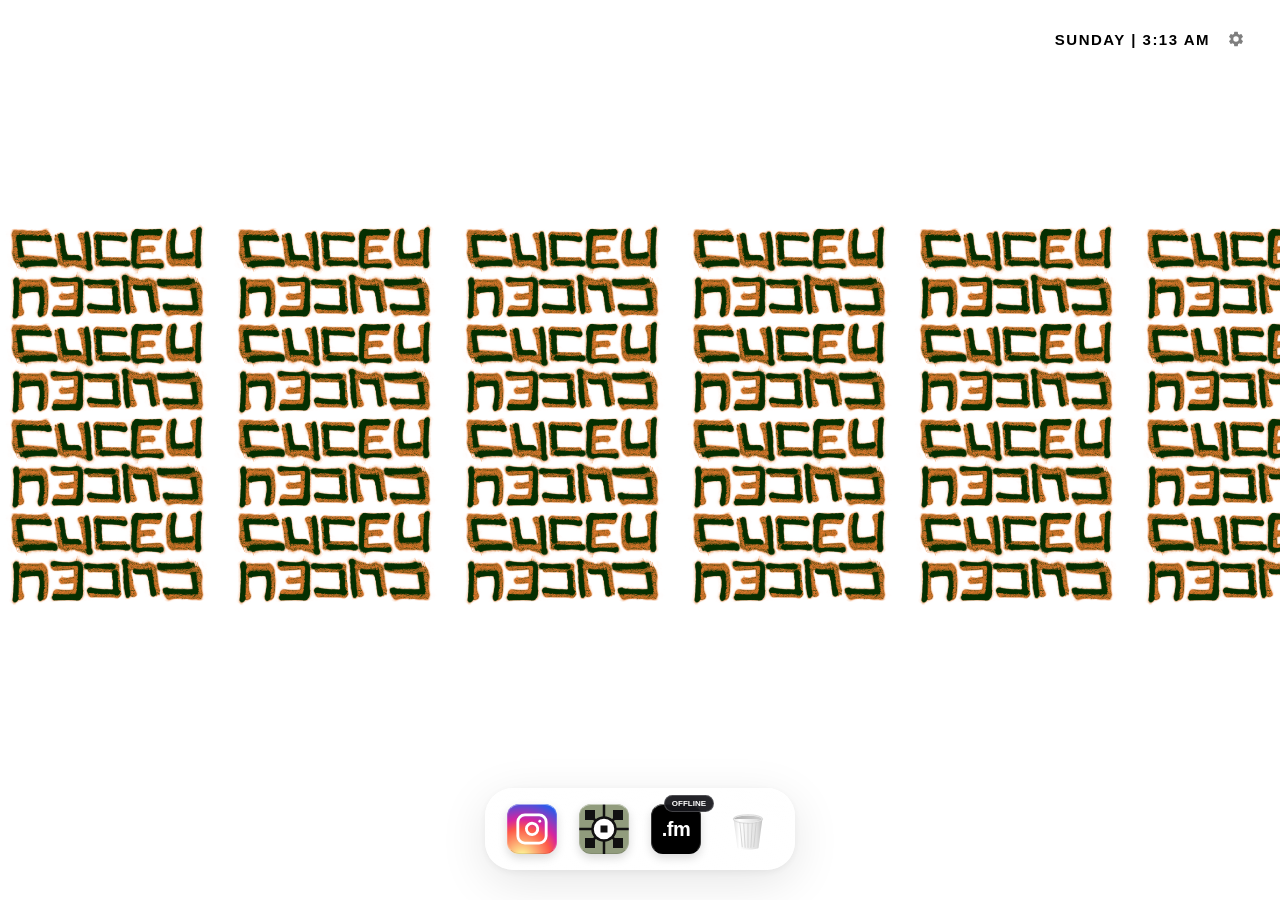
==== commit 0ed8b35b: "feat: 3D Three.js starfield visualizer, classic DVD bounce, dark/light mode overhaul - Rewrote Stars" ====
--- a/index.html
+++ b/index.html
@@ -13,18 +13,20 @@
             font-family: -apple-system, BlinkMacSystemFont, 'Helvetica Neue', Arial, sans-serif;
             display: flex; flex-direction: column; overflow: hidden;
             color: #000;
-        }
-
-        /* ── PAGE TRANSITION ─────────────────────────────────────────── */
-        #page-transition-overlay {
-            position: fixed; inset: 0; background: #fff;
-            z-index: 99999; pointer-events: none; opacity: 1;
-            transition: opacity 0.4s cubic-bezier(0.25,1,0.5,1);
-        }
-        #page-transition-overlay.loaded  { opacity: 0; }
-        #page-transition-overlay.leaving { opacity: 1; pointer-events: auto; }
+            transition: background 0.8s ease;
+        }
+        body.dark-mode { background: #0a0a0a; }
+
 
         /* ── NOW PLAYING BANNER ──────────────────────────────────────── */
+        #app-container {
+            width: 100vw; height: 100dvh;
+            position: relative; overflow: hidden;
+            background-color: #fff;
+            transition: background-color 0.8s ease;
+        }
+        body.dark-mode #app-container { background-color: #0a0a0a; }
+
         #now-playing-banner {
             position: absolute; top: 0; left: 0; right: 0;
             height: 62px; background: #fff;
@@ -86,13 +88,63 @@
             color: #000;
             text-shadow: 0 0 15px #fff, 0 0 30px #fff, 0 0 45px rgba(255,255,255,0.9);
             opacity: 0; transform: translateX(15px);
-            animation: clockIn 0.8s cubic-bezier(0.25,1,0.5,1) 0.5s forwards;
+            animation: clockIn 1.2s cubic-bezier(0.25,1,0.5,1) 0.1s forwards;
             transition: top 0.55s cubic-bezier(0.25,1,0.5,1);
         }
         body.banner-active .status-area { top: 78px; }
         body.is-exiting   .status-area { animation: clockOut 0.5s cubic-bezier(0.25,1,0.5,1) forwards; }
         @keyframes clockIn  { 0%{opacity:0;transform:translateX(15px);filter:blur(3px)} 100%{opacity:1;transform:none;filter:none} }
         @keyframes clockOut { 0%{opacity:1;transform:none} 100%{opacity:0;transform:translateX(15px);filter:blur(3px)} }
+
+        /* ── SETTINGS ────────────────────────────────── */
+        .settings-btn {
+            background: none; border: none; cursor: pointer;
+            width: 28px; height: 28px; padding: 0;
+            display: flex; align-items: center; justify-content: center;
+            opacity: 0.5; transition: opacity 0.2s, transform 0.3s;
+        }
+        .settings-btn:hover { opacity: 1; }
+        .settings-btn.open { transform: rotate(60deg); opacity: 1; }
+        .settings-btn svg { 
+            transition: fill 0.8s ease; 
+            filter: drop-shadow(0 0 8px rgba(255,255,255,0.9)) drop-shadow(0 0 14px rgba(255,255,255,0.6));
+        }
+        .settings-dropdown {
+            position: absolute; top: calc(100% + 10px); right: 0;
+            background: rgba(255,255,255,0.92); backdrop-filter: blur(20px);
+            border: 1px solid rgba(0,0,0,0.08); border-radius: 12px;
+            padding: 8px 0; min-width: 160px;
+            box-shadow: 0 8px 32px rgba(0,0,0,0.1);
+            opacity: 0; transform: translateY(-6px); pointer-events: none;
+            transition: opacity 0.25s, transform 0.25s;
+            text-shadow: none;
+        }
+        .settings-dropdown.open {
+            opacity: 1; transform: translateY(0); pointer-events: auto;
+        }
+        .settings-item {
+            display: flex; align-items: center; justify-content: space-between;
+            padding: 10px 16px; cursor: pointer;
+            font-size: 11px; font-weight: 800; letter-spacing: 1.5px;
+            text-transform: uppercase; color: #000;
+            transition: background 0.15s, color 0.8s;
+            text-shadow: none;
+        }
+        .settings-item:hover { background: rgba(0,0,0,0.04); }
+        .theme-toggle-track {
+            width: 36px; height: 20px; border-radius: 10px;
+            background: rgba(0,0,0,0.12); position: relative;
+            transition: background 0.3s;
+            flex-shrink: 0;
+        }
+        .theme-toggle-track.active { background: #000; }
+        .theme-toggle-thumb {
+            width: 16px; height: 16px; border-radius: 50%;
+            background: #fff; position: absolute; top: 2px; left: 2px;
+            transition: transform 0.3s, background 0.3s;
+            box-shadow: 0 1px 3px rgba(0,0,0,0.2);
+        }
+        .theme-toggle-track.active .theme-toggle-thumb { transform: translateX(16px); }
 
         /* ── MARQUEE BACKGROUND ──────────────────────────────── */
         .main-content { flex-grow:1; display:flex; align-items:center; justify-content:center; position:relative; }
@@ -103,12 +155,23 @@
             display: flex; flex-direction: column; justify-content: center;
             overflow: hidden; pointer-events: none;
             
-            /* CRT Wake Up Master Animation */
-            transform-origin: center center;
-            animation: crtWakeUp 0.65s cubic-bezier(0.16, 1, 0.3, 1) 0.15s both;
+            /* Entry animation: slide up, fade in, blur-to-clear while stationary */
+            animation: blurSlideIn 1.2s cubic-bezier(0.25, 1, 0.5, 1) 0.1s both;
         }
         body.is-exiting #logo-wrapper { animation: glideOut 0.6s cubic-bezier(0.25,1,0.5,1) forwards; }
-        @keyframes glideOut { to { opacity:0; transform:translateY(30px) scale(0.95); } }
+        @keyframes glideOut { to { opacity:0; transform:translateY(30px) scale(0.95); filter: blur(10px); } }
+        @keyframes blurSlideIn {
+            0% {
+                transform: translateY(35px);
+                filter: blur(15px);
+                opacity: 0;
+            }
+            100% {
+                transform: translateY(0);
+                filter: blur(0px);
+                opacity: 1;
+            }
+        }
 
         .marquee-track {
             display: flex; flex-wrap: nowrap;
@@ -116,43 +179,22 @@
             margin-top: -0.8vw;
         }
 
-        .track-right { animation: scrollRight 30s linear infinite; animation-play-state: paused; }
-        .track-left  { animation: scrollLeft  30s linear infinite; animation-play-state: paused; }
-
-        @keyframes scrollRight { 0%{transform:translateX(-50%)} 100%{transform:translateX(0%)} }
-        @keyframes scrollLeft  { 0%{transform:translateX(0%)}   100%{transform:translateX(-50%)} }
+        /* Initial positions prior to JS Web Animations initialization */
+        .track-right { 
+            transform: translateX(-50%);
+        }
+        .track-left  { 
+            transform: translateX(0%);
+        }
 
         img.cuceu-img {
             height: clamp(3rem,4.5vw,6rem); width: auto;
             margin-right: 1vw; flex-shrink: 0;
-            user-select: none; -webkit-user-drag: none; opacity: 0;
-        }
-
-        /* CRT POWER ON KEYFRAMES */
-        @keyframes crtWakeUp {
-            0% {
-                transform: scaleY(0.001) scaleX(0);
-                filter: brightness(12) blur(1px);
-                opacity: 0;
-            }
-            35% {
-                transform: scaleY(0.003) scaleX(1);
-                filter: brightness(12) blur(1px);
-                opacity: 1;
-            }
-            100% {
-                transform: scaleY(1) scaleX(1);
-                filter: brightness(1) blur(0px);
-                opacity: 1;
-            }
-        }
-
-        /* Makes the image textures instantly ready inside the expanding line wrapper */
-        @keyframes crtShowOdd  { 0%{opacity:0;} 5%{opacity:1;} 100%{opacity:1;transform:none;} }
-        @keyframes crtShowEven { 0%{opacity:0;} 5%{opacity:1;} 100%{opacity:1;transform:rotate(180deg);} }
-
-        .marquee-track:nth-child(odd)  img.cuceu-img { animation: crtShowOdd 0.2s linear both; }
-        .marquee-track:nth-child(even) img.cuceu-img { animation: crtShowEven 0.2s linear both; }
+            user-select: none; -webkit-user-drag: none;
+        }
+        .marquee-track:nth-child(even) img.cuceu-img {
+            transform: rotate(180deg);
+        }
 
         /* ── LIQUID GLASS DOCK ───────────────────────────────────────── */
         .mac-dock-container {
@@ -182,7 +224,7 @@
                 inset 1px 0 0 rgba(255,255,255,0.25),
                 inset -1px 0 0 rgba(255,255,255,0.25);
             opacity: 0;
-            animation: dockSlideUp 0.8s cubic-bezier(0.25,1,0.5,1) 1.2s forwards;
+            animation: dockSlideUp 1.2s cubic-bezier(0.25,1,0.5,1) 0.1s forwards;
             position: relative;
         }
 
@@ -286,11 +328,68 @@
             .banner-btn { padding: 7px 12px; font-size: 9px; }
             #banner-track { font-size: 11px; }
         }
+
+        /* ── DARK MODE OVERRIDES ─────────────────────── */
+        /* Body + container handled above */
+
+        /* Clock / status area */
+        body.dark-mode .status-area {
+            color: #fff;
+            text-shadow: 0 0 15px rgba(0,0,0,0.5), 0 0 30px rgba(0,0,0,0.3);
+        }
+
+        /* Settings */
+        body.dark-mode .settings-btn svg { fill: #fff; }
+        body.dark-mode .settings-dropdown {
+            background: rgba(30,30,30,0.92);
+            border-color: rgba(255,255,255,0.1);
+            box-shadow: 0 8px 32px rgba(0,0,0,0.4);
+        }
+        body.dark-mode .settings-item { color: #fff; }
+        body.dark-mode .settings-item:hover { background: rgba(255,255,255,0.06); }
+        body.dark-mode .theme-toggle-track { background: rgba(255,255,255,0.15); }
+        body.dark-mode .theme-toggle-track.active { background: #fff; }
+        body.dark-mode .theme-toggle-track.active .theme-toggle-thumb { background: #111; }
+
+        /* Now Playing Banner */
+        body.dark-mode #now-playing-banner {
+            background: #111;
+            border-bottom-color: #333;
+        }
+        body.dark-mode #banner-track { color: #fff; }
+        body.dark-mode .banner-btn {
+            background: #fff; color: #000;
+            border-color: #fff;
+        }
+        body.dark-mode .banner-btn:hover { background: #ff3b30; border-color: #ff3b30; color: #fff; }
+        body.dark-mode #banner-art { border-color: #444; }
+
+        /* Dock */
+        body.dark-mode .mac-dock {
+            background: linear-gradient(170deg,
+                rgba(255,255,255,0.08) 0%,
+                rgba(255,255,255,0.03) 55%,
+                rgba(255,255,255,0.06) 100%
+            );
+            border-color: rgba(255,255,255,0.12);
+            border-top-color: rgba(255,255,255,0.18);
+            border-bottom-color: rgba(255,255,255,0.06);
+            box-shadow:
+                0 12px 48px rgba(0,0,0,0.35),
+                0 2px 8px rgba(0,0,0,0.2),
+                inset 0 1.5px 0 rgba(255,255,255,0.12),
+                inset 0 -1px 0 rgba(255,255,255,0.04);
+        }
+        body.dark-mode .mac-dock::before {
+            background: linear-gradient(180deg,
+                rgba(255,255,255,0.06) 0%,
+                rgba(255,255,255,0.02) 65%,
+                transparent 100%
+            );
+        }
     </style>
 </head>
-<body class="is-loading">
-
-    <div id="page-transition-overlay"></div >
+<body>
 
     <div id="now-playing-banner">
         <div class="banner-inner">
@@ -306,7 +405,22 @@
 
     <div class="status-area">
         <span id="mac-clock">MONDAY | 12:00 AM</span>
-    </div >
+        <div style="margin-left: 12px; position: relative; display: flex; align-items: center;">
+            <button class="settings-btn" id="settings-btn" aria-label="Settings">
+                <svg width="18" height="18" viewBox="0 0 24 24" fill="#000" xmlns="http://www.w3.org/2000/svg">
+                    <path d="M19.14 12.94c.04-.31.06-.63.06-.94 0-.31-.02-.63-.06-.94l2.03-1.58a.49.49 0 00.12-.61l-1.92-3.32a.49.49 0 00-.59-.22l-2.39.96a7.04 7.04 0 00-1.62-.94l-.36-2.54a.48.48 0 00-.48-.41h-3.84a.48.48 0 00-.48.41l-.36 2.54c-.59.24-1.13.57-1.62.94l-2.39-.96a.49.49 0 00-.59.22L2.74 8.87a.48.48 0 00.12.61l2.03 1.58c-.04.31-.06.63-.06.94s.02.63.06.94l-2.03 1.58a.49.49 0 00-.12.61l1.92 3.32c.12.22.37.29.59.22l2.39-.96c.49.37 1.03.7 1.62.94l.36 2.54c.05.24.26.41.48.41h3.84c.24 0 .44-.17.48-.41l.36-2.54c.59-.24 1.13-.56 1.62-.94l2.39.96c.22.08.47 0 .59-.22l1.92-3.32c.12-.22.07-.47-.12-.61l-2.01-1.58zM12 15.6A3.6 3.6 0 1112 8.4a3.6 3.6 0 010 7.2z"/>
+                </svg>
+            </button>
+            <div class="settings-dropdown" id="settings-dropdown">
+                <div class="settings-item" id="theme-toggle-item">
+                    <span>Dark Mode</span>
+                    <div class="theme-toggle-track" id="theme-track">
+                        <div class="theme-toggle-thumb"></div>
+                    </div>
+                </div>
+            </div>
+        </div>
+    </div>
 
     <div class="main-content">
         <div id="logo-wrapper">
@@ -325,17 +439,16 @@
             <div class="marquee-track track-right">
                 <img class="cuceu-img" src="cuceugrta.png" alt="CUCEU"><img class="cuceu-img" src="cuceugrta.png" alt="CUCEU"><img class="cuceu-img" src="cuceugrta.png" alt="CUCEU"><img class="cuceu-img" src="cuceugrta.png" alt="CUCEU"><img class="cuceu-img" src="cuceugrta.png" alt="CUCEU"><img class="cuceu-img" src="cuceugrta.png" alt="CUCEU"><img class="cuceu-img" src="cuceugrta.png" alt="CUCEU"><img class="cuceu-img" src="cuceugrta.png" alt="CUCEU"><img class="cuceu-img" src="cuceugrta.png" alt="CUCEU"><img class="cuceu-img" src="cuceugrta.png" alt="CUCEU"><img class="cuceu-img" src="cuceugrta.png" alt="CUCEU"><img class="cuceu-img" src="cuceugrta.png" alt="CUCEU"><img class="cuceu-img" src="cuceugrta.png" alt="CUCEU"><img class="cuceu-img" src="cuceugrta.png" alt="CUCEU"><img class="cuceu-img" src="cuceugrta.png" alt="CUCEU"><img class="cuceu-img" src="cuceugrta.png" alt="CUCEU"><img class="cuceu-img" src="cuceugrta.png" alt="CUCEU"><img class="cuceu-img" src="cuceugrta.png" alt="CUCEU"><img class="cuceu-img" src="cuceugrta.png" alt="CUCEU"><img class="cuceu-img" src="cuceugrta.png" alt="CUCEU"><img class="cuceu-img" src="cuceugrta.png" alt="CUCEU"><img class="cuceu-img" src="cuceugrta.png" alt="CUCEU"><img class="cuceu-img" src="cuceugrta.png" alt="CUCEU"><img class="cuceu-img" src="cuceugrta.png" alt="CUCEU">
             </div>
-             <div class="marquee-track track-left">
+            <div class="marquee-track track-left">
                 <img class="cuceu-img" src="cuceugrta.png" alt="CUCEU"><img class="cuceu-img" src="cuceugrta.png" alt="CUCEU"><img class="cuceu-img" src="cuceugrta.png" alt="CUCEU"><img class="cuceu-img" src="cuceugrta.png" alt="CUCEU"><img class="cuceu-img" src="cuceugrta.png" alt="CUCEU"><img class="cuceu-img" src="cuceugrta.png" alt="CUCEU"><img class="cuceu-img" src="cuceugrta.png" alt="CUCEU"><img class="cuceu-img" src="cuceugrta.png" alt="CUCEU"><img class="cuceu-img" src="cuceugrta.png" alt="CUCEU"><img class="cuceu-img" src="cuceugrta.png" alt="CUCEU"><img class="cuceu-img" src="cuceugrta.png" alt="CUCEU"><img class="cuceu-img" src="cuceugrta.png" alt="CUCEU"><img class="cuceu-img" src="cuceugrta.png" alt="CUCEU"><img class="cuceu-img" src="cuceugrta.png" alt="CUCEU"><img class="cuceu-img" src="cuceugrta.png" alt="CUCEU"><img class="cuceu-img" src="cuceugrta.png" alt="CUCEU"><img class="cuceu-img" src="cuceugrta.png" alt="CUCEU"><img class="cuceu-img" src="cuceugrta.png" alt="CUCEU"><img class="cuceu-img" src="cuceugrta.png" alt="CUCEU"><img class="cuceu-img" src="cuceugrta.png" alt="CUCEU"><img class="cuceu-img" src="cuceugrta.png" alt="CUCEU"><img class="cuceu-img" src="cuceugrta.png" alt="CUCEU"><img class="cuceu-img" src="cuceugrta.png" alt="CUCEU"><img class="cuceu-img" src="cuceugrta.png" alt="CUCEU">
             </div>
-            
             <div class="marquee-track track-right mobile-hide">
                 <img class="cuceu-img" src="cuceugrta.png" alt="CUCEU"><img class="cuceu-img" src="cuceugrta.png" alt="CUCEU"><img class="cuceu-img" src="cuceugrta.png" alt="CUCEU"><img class="cuceu-img" src="cuceugrta.png" alt="CUCEU"><img class="cuceu-img" src="cuceugrta.png" alt="CUCEU"><img class="cuceu-img" src="cuceugrta.png" alt="CUCEU"><img class="cuceu-img" src="cuceugrta.png" alt="CUCEU"><img class="cuceu-img" src="cuceugrta.png" alt="CUCEU"><img class="cuceu-img" src="cuceugrta.png" alt="CUCEU"><img class="cuceu-img" src="cuceugrta.png" alt="CUCEU"><img class="cuceu-img" src="cuceugrta.png" alt="CUCEU"><img class="cuceu-img" src="cuceugrta.png" alt="CUCEU"><img class="cuceu-img" src="cuceugrta.png" alt="CUCEU"><img class="cuceu-img" src="cuceugrta.png" alt="CUCEU"><img class="cuceu-img" src="cuceugrta.png" alt="CUCEU"><img class="cuceu-img" src="cuceugrta.png" alt="CUCEU"><img class="cuceu-img" src="cuceugrta.png" alt="CUCEU"><img class="cuceu-img" src="cuceugrta.png" alt="CUCEU"><img class="cuceu-img" src="cuceugrta.png" alt="CUCEU"><img class="cuceu-img" src="cuceugrta.png" alt="CUCEU"><img class="cuceu-img" src="cuceugrta.png" alt="CUCEU"><img class="cuceu-img" src="cuceugrta.png" alt="CUCEU"><img class="cuceu-img" src="cuceugrta.png" alt="CUCEU"><img class="cuceu-img" src="cuceugrta.png" alt="CUCEU">
             </div>
-             <div class="marquee-track track-left mobile-hide">
+            <div class="marquee-track track-left mobile-hide">
                 <img class="cuceu-img" src="cuceugrta.png" alt="CUCEU"><img class="cuceu-img" src="cuceugrta.png" alt="CUCEU"><img class="cuceu-img" src="cuceugrta.png" alt="CUCEU"><img class="cuceu-img" src="cuceugrta.png" alt="CUCEU"><img class="cuceu-img" src="cuceugrta.png" alt="CUCEU"><img class="cuceu-img" src="cuceugrta.png" alt="CUCEU"><img class="cuceu-img" src="cuceugrta.png" alt="CUCEU"><img class="cuceu-img" src="cuceugrta.png" alt="CUCEU"><img class="cuceu-img" src="cuceugrta.png" alt="CUCEU"><img class="cuceu-img" src="cuceugrta.png" alt="CUCEU"><img class="cuceu-img" src="cuceugrta.png" alt="CUCEU"><img class="cuceu-img" src="cuceugrta.png" alt="CUCEU"><img class="cuceu-img" src="cuceugrta.png" alt="CUCEU"><img class="cuceu-img" src="cuceugrta.png" alt="CUCEU"><img class="cuceu-img" src="cuceugrta.png" alt="CUCEU"><img class="cuceu-img" src="cuceugrta.png" alt="CUCEU"><img class="cuceu-img" src="cuceugrta.png" alt="CUCEU"><img class="cuceu-img" src="cuceugrta.png" alt="CUCEU"><img class="cuceu-img" src="cuceugrta.png" alt="CUCEU"><img class="cuceu-img" src="cuceugrta.png" alt="CUCEU"><img class="cuceu-img" src="cuceugrta.png" alt="CUCEU"><img class="cuceu-img" src="cuceugrta.png" alt="CUCEU"><img class="cuceu-img" src="cuceugrta.png" alt="CUCEU"><img class="cuceu-img" src="cuceugrta.png" alt="CUCEU">
             </div>
-        </div >
+        </div>
     </div>
 
     <div class="mac-dock-container">
@@ -413,27 +526,80 @@
     <script>
         // ── PAGE TRANSITIONS ─────────────────────────────────────────────
         document.addEventListener('DOMContentLoaded', () => {
-            const overlay = document.getElementById('page-transition-overlay');
-            requestAnimationFrame(() => overlay.classList.add('loaded'));
             document.querySelectorAll('.internal-link').forEach(link => {
                 link.addEventListener('click', e => {
                     e.preventDefault();
                     document.body.classList.add('is-exiting');
-                    setTimeout(() => { overlay.classList.remove('loaded'); overlay.classList.add('leaving'); }, 500);
-                    setTimeout(() => window.location.href = link.href, 1000); 
+                    setTimeout(() => window.location.href = link.href, 600); 
                 });
             });
 
-            // ── MARQUEE ANIMATION RUNNING TRIGGER ───────────────────────
-            const marqueeTracks = document.querySelectorAll('.marquee-track');
+            // ── MARQUEE ANIMATION RUNNING TRIGGER (Web Animations API) ──
+            const marqueeAnimations = [];
+            const tracks = document.querySelectorAll('.marquee-track');
+            let isSpinningUp = true;
+            
+            tracks.forEach((track, index) => {
+                const isRight = track.classList.contains('track-right');
+                const keyframes = isRight 
+                    ? [ { transform: 'translateX(-50%)' }, { transform: 'translateX(0%)' } ]
+                    : [ { transform: 'translateX(0%)' }, { transform: 'translateX(-50%)' } ];
+                
+                const anim = track.animate(keyframes, {
+                    duration: 30000,
+                    iterations: Infinity,
+                    easing: 'linear'
+                });
+                anim.pause();
+                // Stagger starting offsets so the rows are not perfectly aligned on load
+                anim.currentTime = (index * 4500) % 30000;
+                marqueeAnimations.push(anim);
+            });
+
             function setMarqueeState(state) {
-                marqueeTracks.forEach(t => t.style.animationPlayState = state);
+                if (isSpinningUp) return;
+                marqueeAnimations.forEach(anim => {
+                    if (state === 'running') {
+                        anim.play();
+                    } else {
+                        anim.pause();
+                    }
+                });
             }
 
-            // Sync horizontal loop initialization immediately following the CRT expansion burst
+            // Spin-up initialization (Tape Deck acceleration)
             setTimeout(() => {
-                setMarqueeState('running');
-            }, 500);
+                marqueeAnimations.forEach(anim => {
+                    anim.play();
+                    anim.playbackRate = 0;
+                });
+                
+                let start = null;
+                const duration = 2500; // 2.5 seconds spin-up duration
+                
+                function step(timestamp) {
+                    if (!start) start = timestamp;
+                    const elapsed = timestamp - start;
+                    const progress = Math.min(elapsed / duration, 1);
+                    
+                    // Cubic ease-in for a realistic mechanical acceleration feel
+                    const easeIn = progress * progress * progress;
+                    
+                    marqueeAnimations.forEach(anim => {
+                        anim.playbackRate = easeIn;
+                    });
+                    
+                    if (progress < 1) {
+                        requestAnimationFrame(step);
+                    } else {
+                        marqueeAnimations.forEach(anim => {
+                            anim.playbackRate = 1;
+                        });
+                        isSpinningUp = false; // Spin-up complete, enable visibility event listeners
+                    }
+                }
+                requestAnimationFrame(step);
+            }, 1400);
 
             document.addEventListener('visibilitychange', () => {
                 if (document.visibilityState === 'visible') {
@@ -443,8 +609,11 @@
                 }
             });
 
-            window.addEventListener('pageshow', () => {
-                setMarqueeState('running'); 
+            window.addEventListener('pageshow', (e) => {
+                if (e.persisted) {
+                    document.body.classList.remove('is-exiting');
+                    setMarqueeState('running'); 
+                }
             });
         });
 
@@ -532,6 +701,38 @@
 
         checkStream(); 
         setInterval(checkStream, 15000); 
+
+        // ── SETTINGS & DARK MODE ──────────────────────────────────────
+        const settingsBtn  = document.getElementById('settings-btn');
+        const settingsDrop = document.getElementById('settings-dropdown');
+        const themeItem    = document.getElementById('theme-toggle-item');
+        const themeTrack   = document.getElementById('theme-track');
+
+        settingsBtn.addEventListener('click', (e) => {
+            e.stopPropagation();
+            const isOpen = settingsDrop.classList.toggle('open');
+            settingsBtn.classList.toggle('open', isOpen);
+        });
+
+        document.addEventListener('click', () => {
+            settingsDrop.classList.remove('open');
+            settingsBtn.classList.remove('open');
+        });
+        settingsDrop.addEventListener('click', (e) => e.stopPropagation());
+
+        function setDarkMode(on) {
+            document.body.classList.toggle('dark-mode', on);
+            themeTrack.classList.toggle('active', on);
+            localStorage.setItem('cuceu-fm-dark', on ? '1' : '0');
+        }
+
+        themeItem.addEventListener('click', () => {
+            setDarkMode(!document.body.classList.contains('dark-mode'));
+        });
+
+        if (localStorage.getItem('cuceu-fm-dark') === '1') {
+            setDarkMode(true);
+        }
     </script>
 </body>
 </html>
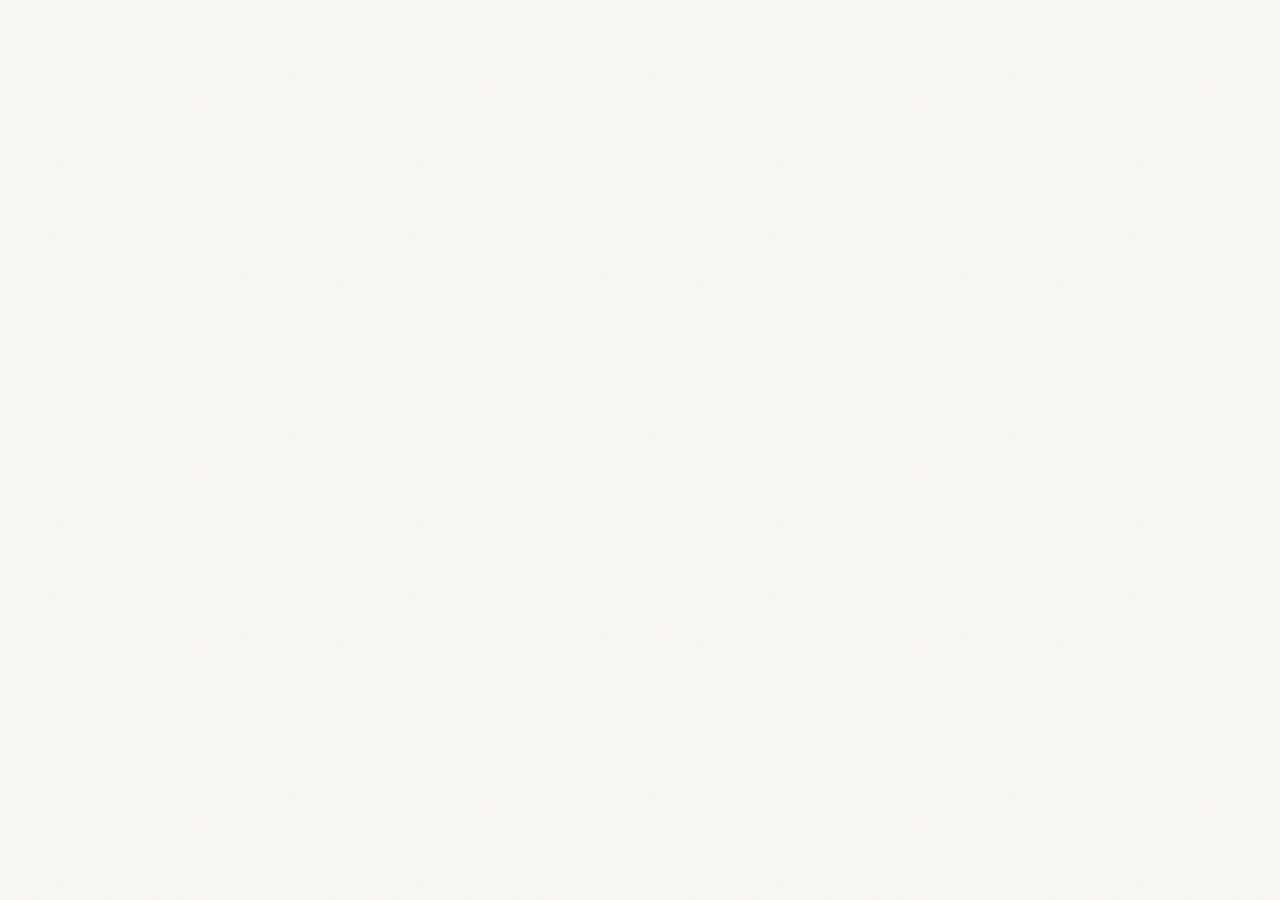
==== commit 39a2c90e: "feat: complete website overhaul with unified design system, persistent audio player, and TD visualiz" ====
--- a/index.html
+++ b/index.html
@@ -4,735 +4,244 @@
     <meta charset="UTF-8">
     <meta name="viewport" content="width=device-width, initial-scale=1.0">
     <title>cuceu</title>
+    <meta name="description" content="CUCEU — Music, Visuals, Creative Studio. Live radio, TouchDesigner visuals, and creative experiments.">
     <link rel="icon" href="data:image/svg+xml,<svg xmlns=%22http://www.w3.org/2000/svg%22 viewBox=%220 0 100 100%22><text y=%22.9em%22 font-size=%2285%22 font-weight=%22900%22 font-family=%22Helvetica, Arial, sans-serif%22>C</text></svg>">
+    <link rel="preconnect" href="https://fonts.googleapis.com">
+    <link rel="preconnect" href="https://fonts.gstatic.com" crossorigin>
+    <link href="https://fonts.googleapis.com/css2?family=Inter:wght@400;700;800;900&display=swap" rel="stylesheet">
+    <link rel="stylesheet" href="/shared.css">
+    <!-- HLS.js for stream -->
+    <script src="https://cdn.jsdelivr.net/npm/hls.js@latest"></script>
     <style>
         html, body {
             margin: 0; padding: 0;
-            height: 100vh; height: 100dvh;
-            background: #fff;
-            font-family: -apple-system, BlinkMacSystemFont, 'Helvetica Neue', Arial, sans-serif;
-            display: flex; flex-direction: column; overflow: hidden;
-            color: #000;
-            transition: background 0.8s ease;
-        }
-        body.dark-mode { background: #0a0a0a; }
-
-
-        /* ── NOW PLAYING BANNER ──────────────────────────────────────── */
-        #app-container {
-            width: 100vw; height: 100dvh;
-            position: relative; overflow: hidden;
-            background-color: #fff;
-            transition: background-color 0.8s ease;
-        }
-        body.dark-mode #app-container { background-color: #0a0a0a; }
-
-        #now-playing-banner {
-            position: absolute; top: 0; left: 0; right: 0;
-            height: 62px; background: #fff;
-            border-bottom: 3px solid #000;
-            z-index: 120;
-            transform: translateY(-100%);
-            transition: transform 0.55s cubic-bezier(0.25,1,0.5,1);
-        }
-        #now-playing-banner.visible { transform: translateY(0); }
-        body.is-exiting #now-playing-banner {
-            transition: transform 0.30s cubic-bezier(0.25,1,0.5,1);
-            transform: translateY(-100%);
-        }
-        .banner-inner {
-            display: flex; align-items: center;
-            height: 100%; padding: 0 24px; gap: 14px;
-        }
-        .banner-live-dot {
-            width: 8px; height: 8px; flex-shrink: 0;
-            background: #ff3b30; border-radius: 50%;
-            box-shadow: 0 0 8px rgba(255,59,48,0.85);
-            animation: pulse-dot 1.2s ease-in-out infinite;
-        }
-        @keyframes pulse-dot {
-            0%,100% { transform: scale(0.8); opacity: 0.7; }
-            50%      { transform: scale(1.3); opacity: 1; }
-        }
-        #banner-art {
-            width: 40px; height: 40px; border-radius: 3px;
-            border: 1.5px solid #000; object-fit: cover; flex-shrink: 0;
-            opacity: 0; transition: opacity 0.35s ease;
-        }
-        #banner-art.has-art { opacity: 1; }
-        .banner-info { flex: 1; min-width: 0; }
-        .banner-label {
-            display: block; font-size: 8px; font-weight: 900;
-            letter-spacing: 2.5px; color: #ff3b30; text-transform: uppercase;
-        }
-        #banner-track {
-            display: block; font-size: 13px; font-weight: 800;
-            color: #000; text-transform: uppercase; letter-spacing: 0.8px;
-            white-space: nowrap; overflow: hidden; text-overflow: ellipsis;
-        }
-        .banner-btn {
-            flex-shrink: 0; background: #000; color: #fff;
-            font-size: 10px; font-weight: 900; letter-spacing: 1.5px;
-            text-transform: uppercase; text-decoration: none;
-            padding: 9px 18px; border: 2px solid #000; white-space: nowrap;
-            transition: background 0.2s, color 0.2s, border-color 0.2s;
-        }
-        .banner-btn:hover { background: #ff3b30; border-color: #ff3b30; }
-
-        /* ── CLOCK ───────────────────────────────────────────────────── */
-        .status-area {
-            position: absolute; top: 25px; right: 30px;
-            display: flex; align-items: center; z-index: 100;
-            font-size: clamp(11px, 1.3vw, 15px);
-            font-weight: 900; letter-spacing: 1.5px; text-transform: uppercase;
-            color: #000;
-            text-shadow: 0 0 15px #fff, 0 0 30px #fff, 0 0 45px rgba(255,255,255,0.9);
-            opacity: 0; transform: translateX(15px);
-            animation: clockIn 1.2s cubic-bezier(0.25,1,0.5,1) 0.1s forwards;
-            transition: top 0.55s cubic-bezier(0.25,1,0.5,1);
-        }
-        body.banner-active .status-area { top: 78px; }
-        body.is-exiting   .status-area { animation: clockOut 0.5s cubic-bezier(0.25,1,0.5,1) forwards; }
-        @keyframes clockIn  { 0%{opacity:0;transform:translateX(15px);filter:blur(3px)} 100%{opacity:1;transform:none;filter:none} }
-        @keyframes clockOut { 0%{opacity:1;transform:none} 100%{opacity:0;transform:translateX(15px);filter:blur(3px)} }
-
-        /* ── SETTINGS ────────────────────────────────── */
-        .settings-btn {
-            background: none; border: none; cursor: pointer;
-            width: 28px; height: 28px; padding: 0;
+            width: 100vw; height: 100vh; height: 100dvh;
+            overflow: hidden;
+            background: var(--c-bg); /* Fallback while loading */
+        }
+        #app-frame {
+            width: 100%; height: 100%;
+            border: none; display: block;
+        }
+
+        /* ── PERSISTENT MINI PLAYER ──────────────────────────────── */
+        #persistent-player {
+            position: fixed;
+            bottom: 24px; left: 50%; transform: translateX(-50%);
+            width: calc(100% - 48px); max-width: 320px;
+            background: var(--c-glass);
+            backdrop-filter: blur(16px); -webkit-backdrop-filter: blur(16px);
+            border: 1px solid var(--c-glass-border);
+            border-radius: var(--r-pill);
+            padding: 12px 20px;
+            display: flex; align-items: center; justify-content: space-between;
+            box-shadow: 0 12px 32px rgba(0,0,0,0.15), 0 4px 12px rgba(0,0,0,0.08);
+            z-index: 99999;
+            opacity: 0; pointer-events: none;
+            transition: opacity 0.5s ease, transform 0.5s cubic-bezier(0.34, 1.56, 0.64, 1);
+            transform: translate(-50%, 20px);
+        }
+        #persistent-player.visible {
+            opacity: 1; pointer-events: auto; transform: translate(-50%, 0);
+        }
+        body.dark-mode #persistent-player {
+            box-shadow: 0 12px 32px rgba(0,0,0,0.4), 0 4px 12px rgba(0,0,0,0.2), inset 0 1px 1px rgba(208,115,41,0.08);
+            border-color: var(--c-amber-15);
+        }
+
+        .pp-left {
+            display: flex; align-items: center; gap: 12px;
+        }
+        .pp-play-btn {
+            background: var(--c-amber); color: #fff;
+            border: none; width: 36px; height: 36px; border-radius: 50%;
             display: flex; align-items: center; justify-content: center;
-            opacity: 0.5; transition: opacity 0.2s, transform 0.3s;
-        }
-        .settings-btn:hover { opacity: 1; }
-        .settings-btn.open { transform: rotate(60deg); opacity: 1; }
-        .settings-btn svg { 
-            transition: fill 0.8s ease; 
-            filter: drop-shadow(0 0 8px rgba(255,255,255,0.9)) drop-shadow(0 0 14px rgba(255,255,255,0.6));
-        }
-        .settings-dropdown {
-            position: absolute; top: calc(100% + 10px); right: 0;
-            background: rgba(255,255,255,0.92); backdrop-filter: blur(20px);
-            border: 1px solid rgba(0,0,0,0.08); border-radius: 12px;
-            padding: 8px 0; min-width: 160px;
-            box-shadow: 0 8px 32px rgba(0,0,0,0.1);
-            opacity: 0; transform: translateY(-6px); pointer-events: none;
-            transition: opacity 0.25s, transform 0.25s;
-            text-shadow: none;
-        }
-        .settings-dropdown.open {
-            opacity: 1; transform: translateY(0); pointer-events: auto;
-        }
-        .settings-item {
-            display: flex; align-items: center; justify-content: space-between;
-            padding: 10px 16px; cursor: pointer;
-            font-size: 11px; font-weight: 800; letter-spacing: 1.5px;
-            text-transform: uppercase; color: #000;
-            transition: background 0.15s, color 0.8s;
-            text-shadow: none;
-        }
-        .settings-item:hover { background: rgba(0,0,0,0.04); }
-        .theme-toggle-track {
-            width: 36px; height: 20px; border-radius: 10px;
-            background: rgba(0,0,0,0.12); position: relative;
-            transition: background 0.3s;
-            flex-shrink: 0;
-        }
-        .theme-toggle-track.active { background: #000; }
-        .theme-toggle-thumb {
-            width: 16px; height: 16px; border-radius: 50%;
-            background: #fff; position: absolute; top: 2px; left: 2px;
-            transition: transform 0.3s, background 0.3s;
-            box-shadow: 0 1px 3px rgba(0,0,0,0.2);
-        }
-        .theme-toggle-track.active .theme-toggle-thumb { transform: translateX(16px); }
-
-        /* ── MARQUEE BACKGROUND ──────────────────────────────── */
-        .main-content { flex-grow:1; display:flex; align-items:center; justify-content:center; position:relative; }
-
-        #logo-wrapper {
-            position: absolute; top: 50px; left: 0;
-            width: 100vw; height: calc(100dvh - 160px);
-            display: flex; flex-direction: column; justify-content: center;
-            overflow: hidden; pointer-events: none;
-            
-            /* Entry animation: slide up, fade in, blur-to-clear while stationary */
-            animation: blurSlideIn 1.2s cubic-bezier(0.25, 1, 0.5, 1) 0.1s both;
-        }
-        body.is-exiting #logo-wrapper { animation: glideOut 0.6s cubic-bezier(0.25,1,0.5,1) forwards; }
-        @keyframes glideOut { to { opacity:0; transform:translateY(30px) scale(0.95); filter: blur(10px); } }
-        @keyframes blurSlideIn {
-            0% {
-                transform: translateY(35px);
-                filter: blur(15px);
-                opacity: 0;
-            }
-            100% {
-                transform: translateY(0);
-                filter: blur(0px);
-                opacity: 1;
-            }
-        }
-
-        .marquee-track {
-            display: flex; flex-wrap: nowrap;
-            width: max-content; will-change: transform;
-            margin-top: -0.8vw;
-        }
-
-        /* Initial positions prior to JS Web Animations initialization */
-        .track-right { 
-            transform: translateX(-50%);
-        }
-        .track-left  { 
-            transform: translateX(0%);
-        }
-
-        img.cuceu-img {
-            height: clamp(3rem,4.5vw,6rem); width: auto;
-            margin-right: 1vw; flex-shrink: 0;
-            user-select: none; -webkit-user-drag: none;
-        }
-        .marquee-track:nth-child(even) img.cuceu-img {
-            transform: rotate(180deg);
-        }
-
-        /* ── LIQUID GLASS DOCK ───────────────────────────────────────── */
-        .mac-dock-container {
-            position: absolute; bottom: 30px; width: 100%;
-            display: flex; justify-content: center; z-index: 10;
-        }
-
-        .mac-dock {
-            background: linear-gradient(170deg,
-                rgba(255,255,255,0.30) 0%,
-                rgba(255,255,255,0.10) 55%,
-                rgba(255,255,255,0.20) 100%
-            );
-            backdrop-filter: blur(55px) saturate(200%) brightness(1.08);
-            -webkit-backdrop-filter: blur(55px) saturate(200%) brightness(1.08);
-            border: 1px solid rgba(255,255,255,0.60);
-            border-top-color: rgba(255,255,255,0.85);
-            border-bottom-color: rgba(255,255,255,0.30);
-            border-radius: 28px;
-            padding: 10px 16px;
-            display: flex; gap: 12px; align-items: center;
-            box-shadow:
-                0 12px 48px rgba(0,0,0,0.10),
-                0 2px 8px rgba(0,0,0,0.06),
-                inset 0 1.5px 0 rgba(255,255,255,0.85),
-                inset 0 -1px 0 rgba(255,255,255,0.18),
-                inset 1px 0 0 rgba(255,255,255,0.25),
-                inset -1px 0 0 rgba(255,255,255,0.25);
-            opacity: 0;
-            animation: dockSlideUp 1.2s cubic-bezier(0.25,1,0.5,1) 0.1s forwards;
-            position: relative;
-        }
-
-        .mac-dock::before {
-            content: '';
-            position: absolute; top: 0; left: 0; right: 0;
-            height: 50%;
-            background: linear-gradient(180deg,
-                rgba(255,255,255,0.32) 0%,
-                rgba(255,255,255,0.06) 65%,
-                transparent 100%
-            );
-            border-radius: 30px 30px 50% 50% / 28px 28px 18px 18px;
-            pointer-events: none; z-index: 0;
-        }
-
-        body.is-exiting .mac-dock { animation: dockSlideDown 0.5s cubic-bezier(0.25,1,0.5,1) forwards; }
-        @keyframes dockSlideUp   { 0%{opacity:0;transform:translateY(40px)} 100%{opacity:1;transform:none} }
-        @keyframes dockSlideDown { 0%{opacity:1;transform:none} 100%{opacity:0;transform:translateY(40px)} }
-
-        .dock-app {
-            text-decoration: none; display: flex; flex-direction: column;
-            align-items: center; justify-content: center;
-            transition: transform 0.3s cubic-bezier(0.25,1,0.5,1);
-            position: relative; height: 60px; width: 60px;
-            z-index: 1;
-        }
-        .dock-app.is-open::after {
-            content: ''; position: absolute; bottom: 2px; left: 50%;
-            transform: translateX(-50%); width: 4px; height: 4px;
-            background: rgba(255,255,255,0.95); border-radius: 50%;
-            box-shadow: 0 0 5px rgba(0,0,0,0.2);
-        }
-        .dock-app:hover { transform: translateY(-10px); }
-
-        /* Icon Base Styles */
-        .app-icon {
-            width: 50px; height: 50px;
+            cursor: pointer;
+            transition: transform 0.3s cubic-bezier(0.34, 1.56, 0.64, 1), background 0.3s;
+        }
+        .pp-play-btn:hover { transform: scale(1.1); background: #b8621e; }
+        .pp-play-btn:active { transform: scale(0.95); }
+        .pp-play-icon { width: 18px; height: 18px; fill: currentColor; }
+
+        .pp-info {
+            display: flex; flex-direction: column;
+        }
+        .pp-title {
+            font-size: 11px; font-weight: var(--fw-black); letter-spacing: 1px;
+            color: var(--c-text); text-transform: uppercase;
+        }
+        .pp-status {
+            font-size: 9px; font-weight: var(--fw-bold); letter-spacing: 1.5px;
+            color: var(--c-amber); display: flex; align-items: center; gap: 4px;
+        }
+        .pp-dot {
+            width: 4px; height: 4px; border-radius: 50%; background: var(--c-amber);
+            box-shadow: 0 0 6px var(--c-amber);
+        }
+        .pp-dot.buffering {
+            background: #ffcc00; box-shadow: 0 0 6px #ffcc00;
+            animation: ppFlash 0.8s infinite alternate;
+        }
+        @keyframes ppFlash { from {opacity:0.4} to {opacity:1} }
+
+        .pp-close-btn {
+            background: transparent; border: none; color: #888;
+            cursor: pointer; padding: 4px; border-radius: 50%;
             display: flex; align-items: center; justify-content: center;
-            position: relative;
-        }
-
-        /* App Squircle Shape (Used for IG, TD, FM) */
-        .squircle {
-            border-radius: 12px;
-            box-shadow: 0 4px 10px rgba(0,0,0,0.15);
-            overflow: hidden;
-        }
-        .squircle::after {
-            content: ''; position: absolute; inset: 0;
-            border: 1px solid rgba(255,255,255,0.2);
-            border-top-color: rgba(255,255,255,0.5);
-            border-bottom-color: rgba(0,0,0,0.1);
-            border-radius: inherit; pointer-events: none;
-        }
-
-        /* Specific App Colors */
-        .icon-ig { background: radial-gradient(circle at 30% 107%, #fdf497 0%, #fdf497 5%, #fd5949 45%, #d6249f 60%, #285AEB 90%); }
-        .icon-td { background: transparent; } 
-        .icon-fm { background: #000; color: #fff; font-size: 20px; font-weight: 800; letter-spacing: -0.5px; }
-        .icon-bin { background: transparent; box-shadow: none; width: 56px; height: 56px; margin-bottom: -4px; }
-
-        .app-tooltip {
-            position: absolute; top: -35px;
-            background: rgba(20,20,25,0.88); backdrop-filter: blur(12px);
-            padding: 6px 14px; border-radius: 8px;
-            font-size: 11px; font-weight: 700; color: #fff;
-            opacity: 0; pointer-events: none;
-            transition: opacity 0.2s ease; white-space: nowrap; text-transform: uppercase;
-        }
-        .dock-app:hover .app-tooltip { opacity: 1; }
-
-        .app-badge {
-            position: absolute; top: -4px; right: -8px;
-            background: rgba(20,20,25,0.92); backdrop-filter: blur(10px);
-            border: 1px solid rgba(255,255,255,0.2); border-radius: 10px;
-            padding: 3px 7px; display: flex; align-items: center; gap: 4px;
-            font-size: 8px; font-weight: 800; color: #fff;
-            opacity: 0; z-index: 20; pointer-events: none;
-        }
-        .app-badge.visible { opacity: 1; }
-        .recording-dot {
-            width: 5px; height: 5px; background: #ff3b30; border-radius: 50%;
-            animation: pulse-dot 2s ease-in-out infinite;
-        }
-
-        /* ── MOBILE ──────────────────────────────────────────────────── */
-        @media (max-width: 600px) {
-            .status-area { font-size: 11px; top: 20px; right: 16px; letter-spacing: 0.8px; }
-            body.banner-active .status-area { top: 72px; }
-            .track-right, .track-left { animation-duration: 60s; } 
-            .mobile-hide { display: none !important; }
-            img.cuceu-img { height: 4rem; margin-right: 4vw; }
-            .marquee-track { margin-top: -1vw; }
-            .mac-dock { gap: 8px; padding: 8px 12px; border-radius: 24px; }
-            .dock-app { width: 50px; height: 50px; }
-            .app-icon { width: 44px; height: 44px; border-radius: 10px; }
-            .icon-fm { font-size: 16px; }
-            .icon-bin { width: 48px; height: 48px; }
-            #now-playing-banner { height: 54px; }
-            .banner-btn { padding: 7px 12px; font-size: 9px; }
-            #banner-track { font-size: 11px; }
-        }
-
-        /* ── DARK MODE OVERRIDES ─────────────────────── */
-        /* Body + container handled above */
-
-        /* Clock / status area */
-        body.dark-mode .status-area {
-            color: #fff;
-            text-shadow: 0 0 15px rgba(0,0,0,0.5), 0 0 30px rgba(0,0,0,0.3);
-        }
-
-        /* Settings */
-        body.dark-mode .settings-btn svg { fill: #fff; }
-        body.dark-mode .settings-dropdown {
-            background: rgba(30,30,30,0.92);
-            border-color: rgba(255,255,255,0.1);
-            box-shadow: 0 8px 32px rgba(0,0,0,0.4);
-        }
-        body.dark-mode .settings-item { color: #fff; }
-        body.dark-mode .settings-item:hover { background: rgba(255,255,255,0.06); }
-        body.dark-mode .theme-toggle-track { background: rgba(255,255,255,0.15); }
-        body.dark-mode .theme-toggle-track.active { background: #fff; }
-        body.dark-mode .theme-toggle-track.active .theme-toggle-thumb { background: #111; }
-
-        /* Now Playing Banner */
-        body.dark-mode #now-playing-banner {
-            background: #111;
-            border-bottom-color: #333;
-        }
-        body.dark-mode #banner-track { color: #fff; }
-        body.dark-mode .banner-btn {
-            background: #fff; color: #000;
-            border-color: #fff;
-        }
-        body.dark-mode .banner-btn:hover { background: #ff3b30; border-color: #ff3b30; color: #fff; }
-        body.dark-mode #banner-art { border-color: #444; }
-
-        /* Dock */
-        body.dark-mode .mac-dock {
-            background: linear-gradient(170deg,
-                rgba(255,255,255,0.08) 0%,
-                rgba(255,255,255,0.03) 55%,
-                rgba(255,255,255,0.06) 100%
-            );
-            border-color: rgba(255,255,255,0.12);
-            border-top-color: rgba(255,255,255,0.18);
-            border-bottom-color: rgba(255,255,255,0.06);
-            box-shadow:
-                0 12px 48px rgba(0,0,0,0.35),
-                0 2px 8px rgba(0,0,0,0.2),
-                inset 0 1.5px 0 rgba(255,255,255,0.12),
-                inset 0 -1px 0 rgba(255,255,255,0.04);
-        }
-        body.dark-mode .mac-dock::before {
-            background: linear-gradient(180deg,
-                rgba(255,255,255,0.06) 0%,
-                rgba(255,255,255,0.02) 65%,
-                transparent 100%
-            );
-        }
+            transition: color 0.2s, background 0.2s;
+        }
+        .pp-close-btn:hover { color: var(--c-text); background: rgba(0,0,0,0.05); }
+        body.dark-mode .pp-close-btn:hover { background: rgba(255,255,255,0.1); }
     </style>
 </head>
 <body>
 
-    <div id="now-playing-banner">
-        <div class="banner-inner">
-            <span class="banner-live-dot"></span>
-            <img id="banner-art" alt="">
-            <div class="banner-info">
-                <span class="banner-label">Live Now</span>
-                <span id="banner-track">—</span>
-            </div>
-            <a href="/fm" class="banner-btn internal-link">Listen Now →</a>
-        </div>
-    </div>
-
-    <div class="status-area">
-        <span id="mac-clock">MONDAY | 12:00 AM</span>
-        <div style="margin-left: 12px; position: relative; display: flex; align-items: center;">
-            <button class="settings-btn" id="settings-btn" aria-label="Settings">
-                <svg width="18" height="18" viewBox="0 0 24 24" fill="#000" xmlns="http://www.w3.org/2000/svg">
-                    <path d="M19.14 12.94c.04-.31.06-.63.06-.94 0-.31-.02-.63-.06-.94l2.03-1.58a.49.49 0 00.12-.61l-1.92-3.32a.49.49 0 00-.59-.22l-2.39.96a7.04 7.04 0 00-1.62-.94l-.36-2.54a.48.48 0 00-.48-.41h-3.84a.48.48 0 00-.48.41l-.36 2.54c-.59.24-1.13.57-1.62.94l-2.39-.96a.49.49 0 00-.59.22L2.74 8.87a.48.48 0 00.12.61l2.03 1.58c-.04.31-.06.63-.06.94s.02.63.06.94l-2.03 1.58a.49.49 0 00-.12.61l1.92 3.32c.12.22.37.29.59.22l2.39-.96c.49.37 1.03.7 1.62.94l.36 2.54c.05.24.26.41.48.41h3.84c.24 0 .44-.17.48-.41l.36-2.54c.59-.24 1.13-.56 1.62-.94l2.39.96c.22.08.47 0 .59-.22l1.92-3.32c.12-.22.07-.47-.12-.61l-2.01-1.58zM12 15.6A3.6 3.6 0 1112 8.4a3.6 3.6 0 010 7.2z"/>
-                </svg>
+    <!-- Main Content loaded via iframe -->
+    <iframe id="app-frame" src=""></iframe>
+
+    <!-- Persistent Global Audio Player -->
+    <div id="persistent-player">
+        <div class="pp-left">
+            <button class="pp-play-btn" id="pp-play-btn" aria-label="Play/Pause">
+                <svg class="pp-play-icon play" viewBox="0 0 24 24"><path d="M8 5v14l11-7z"/></svg>
+                <svg class="pp-play-icon pause" viewBox="0 0 24 24" style="display:none"><path d="M6 19h4V5H6v14zm8-14v14h4V5h-4z"/></svg>
             </button>
-            <div class="settings-dropdown" id="settings-dropdown">
-                <div class="settings-item" id="theme-toggle-item">
-                    <span>Dark Mode</span>
-                    <div class="theme-toggle-track" id="theme-track">
-                        <div class="theme-toggle-thumb"></div>
-                    </div>
-                </div>
+            <div class="pp-info">
+                <span class="pp-title">cuceu.fm</span>
+                <span class="pp-status"><div class="pp-dot" id="pp-dot"></div> <span id="pp-status-text">LIVE</span></span>
             </div>
         </div>
+        <button class="pp-close-btn" id="pp-close-btn" aria-label="Hide Player">
+            <svg width="16" height="16" viewBox="0 0 24 24" fill="none" stroke="currentColor" stroke-width="2"><line x1="18" y1="6" x2="6" y2="18"></line><line x1="6" y1="6" x2="18" y2="18"></line></svg>
+        </button>
     </div>
 
-    <div class="main-content">
-        <div id="logo-wrapper">
-            <div class="marquee-track track-right">
-                <img class="cuceu-img" src="cuceugrta.png" alt="CUCEU"><img class="cuceu-img" src="cuceugrta.png" alt="CUCEU"><img class="cuceu-img" src="cuceugrta.png" alt="CUCEU"><img class="cuceu-img" src="cuceugrta.png" alt="CUCEU"><img class="cuceu-img" src="cuceugrta.png" alt="CUCEU"><img class="cuceu-img" src="cuceugrta.png" alt="CUCEU"><img class="cuceu-img" src="cuceugrta.png" alt="CUCEU"><img class="cuceu-img" src="cuceugrta.png" alt="CUCEU"><img class="cuceu-img" src="cuceugrta.png" alt="CUCEU"><img class="cuceu-img" src="cuceugrta.png" alt="CUCEU"><img class="cuceu-img" src="cuceugrta.png" alt="CUCEU"><img class="cuceu-img" src="cuceugrta.png" alt="CUCEU"><img class="cuceu-img" src="cuceugrta.png" alt="CUCEU"><img class="cuceu-img" src="cuceugrta.png" alt="CUCEU"><img class="cuceu-img" src="cuceugrta.png" alt="CUCEU"><img class="cuceu-img" src="cuceugrta.png" alt="CUCEU"><img class="cuceu-img" src="cuceugrta.png" alt="CUCEU"><img class="cuceu-img" src="cuceugrta.png" alt="CUCEU"><img class="cuceu-img" src="cuceugrta.png" alt="CUCEU"><img class="cuceu-img" src="cuceugrta.png" alt="CUCEU"><img class="cuceu-img" src="cuceugrta.png" alt="CUCEU"><img class="cuceu-img" src="cuceugrta.png" alt="CUCEU"><img class="cuceu-img" src="cuceugrta.png" alt="CUCEU"><img class="cuceu-img" src="cuceugrta.png" alt="CUCEU">
-            </div>
-            <div class="marquee-track track-left">
-                <img class="cuceu-img" src="cuceugrta.png" alt="CUCEU"><img class="cuceu-img" src="cuceugrta.png" alt="CUCEU"><img class="cuceu-img" src="cuceugrta.png" alt="CUCEU"><img class="cuceu-img" src="cuceugrta.png" alt="CUCEU"><img class="cuceu-img" src="cuceugrta.png" alt="CUCEU"><img class="cuceu-img" src="cuceugrta.png" alt="CUCEU"><img class="cuceu-img" src="cuceugrta.png" alt="CUCEU"><img class="cuceu-img" src="cuceugrta.png" alt="CUCEU"><img class="cuceu-img" src="cuceugrta.png" alt="CUCEU"><img class="cuceu-img" src="cuceugrta.png" alt="CUCEU"><img class="cuceu-img" src="cuceugrta.png" alt="CUCEU"><img class="cuceu-img" src="cuceugrta.png" alt="CUCEU"><img class="cuceu-img" src="cuceugrta.png" alt="CUCEU"><img class="cuceu-img" src="cuceugrta.png" alt="CUCEU"><img class="cuceu-img" src="cuceugrta.png" alt="CUCEU"><img class="cuceu-img" src="cuceugrta.png" alt="CUCEU"><img class="cuceu-img" src="cuceugrta.png" alt="CUCEU"><img class="cuceu-img" src="cuceugrta.png" alt="CUCEU"><img class="cuceu-img" src="cuceugrta.png" alt="CUCEU"><img class="cuceu-img" src="cuceugrta.png" alt="CUCEU"><img class="cuceu-img" src="cuceugrta.png" alt="CUCEU"><img class="cuceu-img" src="cuceugrta.png" alt="CUCEU"><img class="cuceu-img" src="cuceugrta.png" alt="CUCEU"><img class="cuceu-img" src="cuceugrta.png" alt="CUCEU">
-            </div>
-            <div class="marquee-track track-right">
-                <img class="cuceu-img" src="cuceugrta.png" alt="CUCEU"><img class="cuceu-img" src="cuceugrta.png" alt="CUCEU"><img class="cuceu-img" src="cuceugrta.png" alt="CUCEU"><img class="cuceu-img" src="cuceugrta.png" alt="CUCEU"><img class="cuceu-img" src="cuceugrta.png" alt="CUCEU"><img class="cuceu-img" src="cuceugrta.png" alt="CUCEU"><img class="cuceu-img" src="cuceugrta.png" alt="CUCEU"><img class="cuceu-img" src="cuceugrta.png" alt="CUCEU"><img class="cuceu-img" src="cuceugrta.png" alt="CUCEU"><img class="cuceu-img" src="cuceugrta.png" alt="CUCEU"><img class="cuceu-img" src="cuceugrta.png" alt="CUCEU"><img class="cuceu-img" src="cuceugrta.png" alt="CUCEU"><img class="cuceu-img" src="cuceugrta.png" alt="CUCEU"><img class="cuceu-img" src="cuceugrta.png" alt="CUCEU"><img class="cuceu-img" src="cuceugrta.png" alt="CUCEU"><img class="cuceu-img" src="cuceugrta.png" alt="CUCEU"><img class="cuceu-img" src="cuceugrta.png" alt="CUCEU"><img class="cuceu-img" src="cuceugrta.png" alt="CUCEU"><img class="cuceu-img" src="cuceugrta.png" alt="CUCEU"><img class="cuceu-img" src="cuceugrta.png" alt="CUCEU"><img class="cuceu-img" src="cuceugrta.png" alt="CUCEU"><img class="cuceu-img" src="cuceugrta.png" alt="CUCEU"><img class="cuceu-img" src="cuceugrta.png" alt="CUCEU"><img class="cuceu-img" src="cuceugrta.png" alt="CUCEU">
-            </div>
-            <div class="marquee-track track-left">
-                <img class="cuceu-img" src="cuceugrta.png" alt="CUCEU"><img class="cuceu-img" src="cuceugrta.png" alt="CUCEU"><img class="cuceu-img" src="cuceugrta.png" alt="CUCEU"><img class="cuceu-img" src="cuceugrta.png" alt="CUCEU"><img class="cuceu-img" src="cuceugrta.png" alt="CUCEU"><img class="cuceu-img" src="cuceugrta.png" alt="CUCEU"><img class="cuceu-img" src="cuceugrta.png" alt="CUCEU"><img class="cuceu-img" src="cuceugrta.png" alt="CUCEU"><img class="cuceu-img" src="cuceugrta.png" alt="CUCEU"><img class="cuceu-img" src="cuceugrta.png" alt="CUCEU"><img class="cuceu-img" src="cuceugrta.png" alt="CUCEU"><img class="cuceu-img" src="cuceugrta.png" alt="CUCEU"><img class="cuceu-img" src="cuceugrta.png" alt="CUCEU"><img class="cuceu-img" src="cuceugrta.png" alt="CUCEU"><img class="cuceu-img" src="cuceugrta.png" alt="CUCEU"><img class="cuceu-img" src="cuceugrta.png" alt="CUCEU"><img class="cuceu-img" src="cuceugrta.png" alt="CUCEU"><img class="cuceu-img" src="cuceugrta.png" alt="CUCEU"><img class="cuceu-img" src="cuceugrta.png" alt="CUCEU"><img class="cuceu-img" src="cuceugrta.png" alt="CUCEU"><img class="cuceu-img" src="cuceugrta.png" alt="CUCEU"><img class="cuceu-img" src="cuceugrta.png" alt="CUCEU"><img class="cuceu-img" src="cuceugrta.png" alt="CUCEU"><img class="cuceu-img" src="cuceugrta.png" alt="CUCEU">
-            </div>
-            <div class="marquee-track track-right">
-                <img class="cuceu-img" src="cuceugrta.png" alt="CUCEU"><img class="cuceu-img" src="cuceugrta.png" alt="CUCEU"><img class="cuceu-img" src="cuceugrta.png" alt="CUCEU"><img class="cuceu-img" src="cuceugrta.png" alt="CUCEU"><img class="cuceu-img" src="cuceugrta.png" alt="CUCEU"><img class="cuceu-img" src="cuceugrta.png" alt="CUCEU"><img class="cuceu-img" src="cuceugrta.png" alt="CUCEU"><img class="cuceu-img" src="cuceugrta.png" alt="CUCEU"><img class="cuceu-img" src="cuceugrta.png" alt="CUCEU"><img class="cuceu-img" src="cuceugrta.png" alt="CUCEU"><img class="cuceu-img" src="cuceugrta.png" alt="CUCEU"><img class="cuceu-img" src="cuceugrta.png" alt="CUCEU"><img class="cuceu-img" src="cuceugrta.png" alt="CUCEU"><img class="cuceu-img" src="cuceugrta.png" alt="CUCEU"><img class="cuceu-img" src="cuceugrta.png" alt="CUCEU"><img class="cuceu-img" src="cuceugrta.png" alt="CUCEU"><img class="cuceu-img" src="cuceugrta.png" alt="CUCEU"><img class="cuceu-img" src="cuceugrta.png" alt="CUCEU"><img class="cuceu-img" src="cuceugrta.png" alt="CUCEU"><img class="cuceu-img" src="cuceugrta.png" alt="CUCEU"><img class="cuceu-img" src="cuceugrta.png" alt="CUCEU"><img class="cuceu-img" src="cuceugrta.png" alt="CUCEU"><img class="cuceu-img" src="cuceugrta.png" alt="CUCEU"><img class="cuceu-img" src="cuceugrta.png" alt="CUCEU">
-            </div>
-            <div class="marquee-track track-left">
-                <img class="cuceu-img" src="cuceugrta.png" alt="CUCEU"><img class="cuceu-img" src="cuceugrta.png" alt="CUCEU"><img class="cuceu-img" src="cuceugrta.png" alt="CUCEU"><img class="cuceu-img" src="cuceugrta.png" alt="CUCEU"><img class="cuceu-img" src="cuceugrta.png" alt="CUCEU"><img class="cuceu-img" src="cuceugrta.png" alt="CUCEU"><img class="cuceu-img" src="cuceugrta.png" alt="CUCEU"><img class="cuceu-img" src="cuceugrta.png" alt="CUCEU"><img class="cuceu-img" src="cuceugrta.png" alt="CUCEU"><img class="cuceu-img" src="cuceugrta.png" alt="CUCEU"><img class="cuceu-img" src="cuceugrta.png" alt="CUCEU"><img class="cuceu-img" src="cuceugrta.png" alt="CUCEU"><img class="cuceu-img" src="cuceugrta.png" alt="CUCEU"><img class="cuceu-img" src="cuceugrta.png" alt="CUCEU"><img class="cuceu-img" src="cuceugrta.png" alt="CUCEU"><img class="cuceu-img" src="cuceugrta.png" alt="CUCEU"><img class="cuceu-img" src="cuceugrta.png" alt="CUCEU"><img class="cuceu-img" src="cuceugrta.png" alt="CUCEU"><img class="cuceu-img" src="cuceugrta.png" alt="CUCEU"><img class="cuceu-img" src="cuceugrta.png" alt="CUCEU"><img class="cuceu-img" src="cuceugrta.png" alt="CUCEU"><img class="cuceu-img" src="cuceugrta.png" alt="CUCEU"><img class="cuceu-img" src="cuceugrta.png" alt="CUCEU"><img class="cuceu-img" src="cuceugrta.png" alt="CUCEU">
-            </div>
-            <div class="marquee-track track-right mobile-hide">
-                <img class="cuceu-img" src="cuceugrta.png" alt="CUCEU"><img class="cuceu-img" src="cuceugrta.png" alt="CUCEU"><img class="cuceu-img" src="cuceugrta.png" alt="CUCEU"><img class="cuceu-img" src="cuceugrta.png" alt="CUCEU"><img class="cuceu-img" src="cuceugrta.png" alt="CUCEU"><img class="cuceu-img" src="cuceugrta.png" alt="CUCEU"><img class="cuceu-img" src="cuceugrta.png" alt="CUCEU"><img class="cuceu-img" src="cuceugrta.png" alt="CUCEU"><img class="cuceu-img" src="cuceugrta.png" alt="CUCEU"><img class="cuceu-img" src="cuceugrta.png" alt="CUCEU"><img class="cuceu-img" src="cuceugrta.png" alt="CUCEU"><img class="cuceu-img" src="cuceugrta.png" alt="CUCEU"><img class="cuceu-img" src="cuceugrta.png" alt="CUCEU"><img class="cuceu-img" src="cuceugrta.png" alt="CUCEU"><img class="cuceu-img" src="cuceugrta.png" alt="CUCEU"><img class="cuceu-img" src="cuceugrta.png" alt="CUCEU"><img class="cuceu-img" src="cuceugrta.png" alt="CUCEU"><img class="cuceu-img" src="cuceugrta.png" alt="CUCEU"><img class="cuceu-img" src="cuceugrta.png" alt="CUCEU"><img class="cuceu-img" src="cuceugrta.png" alt="CUCEU"><img class="cuceu-img" src="cuceugrta.png" alt="CUCEU"><img class="cuceu-img" src="cuceugrta.png" alt="CUCEU"><img class="cuceu-img" src="cuceugrta.png" alt="CUCEU"><img class="cuceu-img" src="cuceugrta.png" alt="CUCEU">
-            </div>
-            <div class="marquee-track track-left mobile-hide">
-                <img class="cuceu-img" src="cuceugrta.png" alt="CUCEU"><img class="cuceu-img" src="cuceugrta.png" alt="CUCEU"><img class="cuceu-img" src="cuceugrta.png" alt="CUCEU"><img class="cuceu-img" src="cuceugrta.png" alt="CUCEU"><img class="cuceu-img" src="cuceugrta.png" alt="CUCEU"><img class="cuceu-img" src="cuceugrta.png" alt="CUCEU"><img class="cuceu-img" src="cuceugrta.png" alt="CUCEU"><img class="cuceu-img" src="cuceugrta.png" alt="CUCEU"><img class="cuceu-img" src="cuceugrta.png" alt="CUCEU"><img class="cuceu-img" src="cuceugrta.png" alt="CUCEU"><img class="cuceu-img" src="cuceugrta.png" alt="CUCEU"><img class="cuceu-img" src="cuceugrta.png" alt="CUCEU"><img class="cuceu-img" src="cuceugrta.png" alt="CUCEU"><img class="cuceu-img" src="cuceugrta.png" alt="CUCEU"><img class="cuceu-img" src="cuceugrta.png" alt="CUCEU"><img class="cuceu-img" src="cuceugrta.png" alt="CUCEU"><img class="cuceu-img" src="cuceugrta.png" alt="CUCEU"><img class="cuceu-img" src="cuceugrta.png" alt="CUCEU"><img class="cuceu-img" src="cuceugrta.png" alt="CUCEU"><img class="cuceu-img" src="cuceugrta.png" alt="CUCEU"><img class="cuceu-img" src="cuceugrta.png" alt="CUCEU"><img class="cuceu-img" src="cuceugrta.png" alt="CUCEU"><img class="cuceu-img" src="cuceugrta.png" alt="CUCEU"><img class="cuceu-img" src="cuceugrta.png" alt="CUCEU">
-            </div>
-        </div>
-    </div>
-
-    <div class="mac-dock-container">
-        <div class="mac-dock">
-
-            <a href="https://www.instagram.com/cuceuuu/" target="_blank" class="dock-app">
-                <div class="app-tooltip">Instagram</div >
-                <div class="app-icon squircle icon-ig">
-                    <svg viewBox="0 0 24 24" width="34" height="34" fill="none" stroke="white" stroke-width="2" stroke-linecap="round" stroke-linejoin="round">
-                        <rect x="2" y="2" width="20" height="20" rx="5" ry="5"></rect>
-                        <path d="M16 11.37A4 4 0 1 1 12.63 8 4 4 0 0 1 16 11.37z"></path>
-                        <line x1="17.5" y1="6.5" x2="17.51" y2="6.5"></line>
-                    </svg>
-                </div >
-            </a >
-
-            <a href="/td" class="dock-app internal-link">
-                <div class="app-tooltip">TouchDesigner</div >
-                <div class="app-icon squircle icon-td">
-                    <svg viewBox="0 0 100 100" width="100%" height="100%" xmlns="http://www.w3.org/2000/svg">
-                        <rect x="0" y="0" width="100" height="100" fill="#919c7d" />
-                        <path d="M50 0L50 100M0 50L100 50" stroke="#111" stroke-width="5"/>
-                        <path d="M20 20L50 50M80 20L50 50M20 80L50 50M80 80L50 50" stroke="#111" stroke-width="5"/>
-                        <rect x="12" y="12" width="20" height="20" fill="#111"/>
-                        <rect x="68" y="12" width="20" height="20" fill="#111"/>
-                        <rect x="12" y="68" width="20" height="20" fill="#111"/>
-                        <rect x="68" y="68" width="20" height="20" fill="#111"/>
-                        <circle cx="50" cy="50" r="23" fill="#fff" stroke="#111" stroke-width="5"/>
-                        <rect x="43" y="43" width="14" height="14" fill="#111"/>
-                    </svg>
-                </div >
-            </a >
-
-            <a href="/fm" class="dock-app internal-link" id="fm-app">
-                <div class="app-tooltip">cuceuFM</div >
-                <div class="app-badge" id="fm-badge">
-                    <div class="recording-dot" style="display:none;"></div> 
-                    <span id="fm-badge-text">OFFLINE</span>
-                </div >
-                <div class="app-icon squircle icon-fm">.fm</div>
-            </a >
-
-            <a href="/bin" class="dock-app internal-link">
-                <div class="app-tooltip">Bin</div >
-                <div class="app-icon icon-bin">
-                    <svg viewBox="0 0 100 100" width="48" height="48">
-                        <defs>
-                            <linearGradient id="binFront" x1="0%" y1="0%" x2="100%" y2="0%">
-                                <stop offset="0%" stop-color="#e0e0e0"/>
-                                <stop offset="20%" stop-color="#ffffff"/>
-                                <stop offset="80%" stop-color="#e0e0e0"/>
-                                <stop offset="100%" stop-color="#c0c0c0"/>
-                            </linearGradient>
-                            <linearGradient id="binBack" x1="0%" y1="0%" x2="100%" y2="0%">
-                                <stop offset="0%" stop-color="#b0b0b0"/>
-                                <stop offset="100%" stop-color="#d0d0d0"/>
-                            </linearGradient>
-                        </defs>
-                        <ellipse cx="50" cy="25" rx="30" ry="8" fill="url(#binBack)"/>
-                        <path d="M20 25 L28 85 C28 90, 72 90, 72 85 L80 25 Z" fill="url(#binFront)"/>
-                        <ellipse cx="50" cy="25" rx="30" ry="8" fill="none" stroke="#f4f4f4" stroke-width="2"/>
-                        <ellipse cx="50" cy="25" rx="31" ry="9" fill="none" stroke="#c0c0c0" stroke-width="1"/>
-                        <line x1="33" y1="33" x2="38" y2="83" stroke="#c8c8c8" stroke-width="1.5" stroke-linecap="round"/>
-                        <line x1="41" y1="34" x2="44" y2="84" stroke="#c8c8c8" stroke-width="1.5" stroke-linecap="round"/>
-                        <line x1="50" y1="34" x2="50" y2="84" stroke="#c8c8c8" stroke-width="1.5" stroke-linecap="round"/>
-                        <line x1="59" y1="34" x2="56" y2="84" stroke="#c8c8c8" stroke-width="1.5" stroke-linecap="round"/>
-                        <line x1="67" y1="33" x2="62" y2="83" stroke="#c8c8c8" stroke-width="1.5" stroke-linecap="round"/>
-                    </svg>
-                </div >
-            </a >
-
-        </div >
-    </div>
-
+    <audio id="global-player" preload="none" crossorigin="anonymous"></audio>
+
+    <script src="/shared.js"></script>
     <script>
-        // ── PAGE TRANSITIONS ─────────────────────────────────────────────
-        document.addEventListener('DOMContentLoaded', () => {
-            document.querySelectorAll('.internal-link').forEach(link => {
-                link.addEventListener('click', e => {
-                    e.preventDefault();
-                    document.body.classList.add('is-exiting');
-                    setTimeout(() => window.location.href = link.href, 600); 
-                });
-            });
-
-            // ── MARQUEE ANIMATION RUNNING TRIGGER (Web Animations API) ──
-            const marqueeAnimations = [];
-            const tracks = document.querySelectorAll('.marquee-track');
-            let isSpinningUp = true;
-            
-            tracks.forEach((track, index) => {
-                const isRight = track.classList.contains('track-right');
-                const keyframes = isRight 
-                    ? [ { transform: 'translateX(-50%)' }, { transform: 'translateX(0%)' } ]
-                    : [ { transform: 'translateX(0%)' }, { transform: 'translateX(-50%)' } ];
-                
-                const anim = track.animate(keyframes, {
-                    duration: 30000,
-                    iterations: Infinity,
-                    easing: 'linear'
-                });
-                anim.pause();
-                // Stagger starting offsets so the rows are not perfectly aligned on load
-                anim.currentTime = (index * 4500) % 30000;
-                marqueeAnimations.push(anim);
-            });
-
-            function setMarqueeState(state) {
-                if (isSpinningUp) return;
-                marqueeAnimations.forEach(anim => {
-                    if (state === 'running') {
-                        anim.play();
-                    } else {
-                        anim.pause();
-                    }
-                });
-            }
-
-            // Spin-up initialization (Tape Deck acceleration)
-            setTimeout(() => {
-                marqueeAnimations.forEach(anim => {
-                    anim.play();
-                    anim.playbackRate = 0;
-                });
-                
-                let start = null;
-                const duration = 2500; // 2.5 seconds spin-up duration
-                
-                function step(timestamp) {
-                    if (!start) start = timestamp;
-                    const elapsed = timestamp - start;
-                    const progress = Math.min(elapsed / duration, 1);
-                    
-                    // Cubic ease-in for a realistic mechanical acceleration feel
-                    const easeIn = progress * progress * progress;
-                    
-                    marqueeAnimations.forEach(anim => {
-                        anim.playbackRate = easeIn;
-                    });
-                    
-                    if (progress < 1) {
-                        requestAnimationFrame(step);
-                    } else {
-                        marqueeAnimations.forEach(anim => {
-                            anim.playbackRate = 1;
-                        });
-                        isSpinningUp = false; // Spin-up complete, enable visibility event listeners
-                    }
+        // ── INIT THEME ──
+        CuceuTheme.apply();
+
+        // ── IFRAME ROUTER ──
+        const frame = document.getElementById('app-frame');
+        
+        // Check if we arrived via a redirect like `/?path=/fm`
+        const urlParams = new URLSearchParams(window.location.search);
+        let targetPath = urlParams.get('path');
+        
+        // If there's a target path, strip it from the URL bar immediately so it looks clean
+        if (targetPath) {
+            // Clean up the URL bar
+            window.history.replaceState(null, '', targetPath);
+            // Fix trailing slashes / /index.html logic if needed
+            if (targetPath === '/' || targetPath === '') targetPath = '/home.html';
+            frame.src = targetPath;
+        } else {
+            // Normal load: check pathname
+            let path = window.location.pathname;
+            if (path === '/' || path === '') path = '/home.html';
+            frame.src = path;
+        }
+
+        // Sync URL bar when iframe navigates internally
+        frame.addEventListener('load', () => {
+            try {
+                const iframePath = frame.contentWindow.location.pathname;
+                // If the iframe is at /home.html, show / in the top URL bar
+                const displayPath = iframePath.replace(/\/home\.html$/, '/');
+                if (window.location.pathname !== displayPath) {
+                    window.history.pushState(null, '', displayPath);
                 }
-                requestAnimationFrame(step);
-            }, 1400);
-
-            document.addEventListener('visibilitychange', () => {
-                if (document.visibilityState === 'visible') {
-                    setMarqueeState('running');
-                } else {
-                    setMarqueeState('paused'); 
+            } catch (e) {
+                // Cross-origin issues (should not happen since it's same domain)
+                console.warn("Could not sync URL due to cross-origin policies");
+            }
+        });
+
+        // Handle browser Back/Forward buttons
+        window.addEventListener('popstate', () => {
+            let path = window.location.pathname;
+            if (path === '/' || path === '') path = '/home.html';
+            frame.src = path;
+        });
+
+
+        // ── PERSISTENT PLAYER LOGIC ──
+        const STREAM_BASE = "https://stream.cuceu.co.uk";
+        const player = document.getElementById('global-player');
+        const pp = document.getElementById('persistent-player');
+        const playBtn = document.getElementById('pp-play-btn');
+        const closeBtn = document.getElementById('pp-close-btn');
+        const playIcon = playBtn.querySelector('.play');
+        const pauseIcon = playBtn.querySelector('.pause');
+        const statusText = document.getElementById('pp-status-text');
+        const dot = document.getElementById('pp-dot');
+        
+        let isPlaying = false;
+        let isManuallyClosed = false;
+
+        function updateUI() {
+            if (isPlaying) {
+                playIcon.style.display = 'none';
+                pauseIcon.style.display = 'block';
+                pp.classList.add('visible');
+            } else {
+                playIcon.style.display = 'block';
+                pauseIcon.style.display = 'none';
+            }
+        }
+
+        playBtn.addEventListener('click', () => {
+            if (!isPlaying) {
+                player.src = `${STREAM_BASE}/stream.mp3?t=${Date.now()}`;
+                player.play().catch(e => console.error(e));
+                statusText.innerText = 'BUFFERING';
+                dot.classList.add('buffering');
+                isPlaying = true;
+                isManuallyClosed = false;
+            } else {
+                player.pause();
+                player.src = '';
+                statusText.innerText = 'LIVE';
+                dot.classList.remove('buffering');
+                isPlaying = false;
+            }
+            updateUI();
+        });
+
+        player.onplaying = () => {
+            if (isPlaying) {
+                statusText.innerText = 'ON AIR';
+                dot.classList.remove('buffering');
+            }
+        };
+
+        closeBtn.addEventListener('click', () => {
+            pp.classList.remove('visible');
+            isManuallyClosed = true;
+        });
+
+        // --- GLOBAL API FOR IFRAME PAGES ---
+        // Expose a global object so `fm/index.html` can control this player
+        window.CuceuGlobalPlayer = {
+            play: () => {
+                if (!isPlaying) playBtn.click();
+            },
+            pause: () => {
+                if (isPlaying) playBtn.click();
+            },
+            isPlaying: () => isPlaying,
+            getAudioElement: () => player,
+            showMiniPlayer: () => {
+                if (isPlaying && !isManuallyClosed) {
+                    pp.classList.add('visible');
                 }
-            });
-
-            window.addEventListener('pageshow', (e) => {
-                if (e.persisted) {
-                    document.body.classList.remove('is-exiting');
-                    setMarqueeState('running'); 
-                }
-            });
-        });
-
-        // ── CLOCK ─────────────────────────────────────
-        const DAYS = ["SUNDAY","MONDAY","TUESDAY","WEDNESDAY","THURSDAY","FRIDAY","SATURDAY"];
-        function updateClock() {
-            const n = new Date();
-            const h = n.getHours() % 12 || 12;
-            const m = n.getMinutes().toString().padStart(2,'0');
-            const ap = n.getHours() >= 12 ? 'PM' : 'AM';
-            document.getElementById('mac-clock').innerText = `${DAYS[n.getDay()]} | ${h}:${m} ${ap}`;
-        }
-        updateClock(); setInterval(updateClock, 1000);
-
-        // ── STREAM STATUS + NOW PLAYING BANNER ───────────────────────────
-        let bannerShown = false;
-
-        async function checkStream() {
-            const fmBadgeTextEl = document.getElementById('fm-badge-text');
-            const fmBadgeEl = document.getElementById('fm-badge');
-            const liveDot = fmBadgeEl.querySelector('.recording-dot');
-            const nowPlayingBanner = document.getElementById('now-playing-banner');
-
-            try {
-                const response = await fetch("https://api.allorigins.win/raw?url=" + encodeURIComponent("https://stream.cuceu.co.uk/status-json.xsl?t=" + Date.now()));
-                if (!response.ok) throw new Error('Network response was not ok.');
-
-                const data = await response.text();
-                const src  = data.match(/<title>(.*?)<\/title>/);
-
-                if (src && src[1] && src[1].toLowerCase() !== 'offline') {
-                    const title = src[1];
-                    
-                    fmBadgeTextEl.innerText = "ON AIR";
-                    fmBadgeEl.classList.add('visible');
-                    liveDot.style.display = 'block'; 
-
-                    document.getElementById('banner-track').textContent = title;
-                    if (!bannerShown) {
-                        bannerShown = true;
-                        try {
-                            const artUrlResponse = await fetch('https://stream.cuceu.co.uk/artwork.txt?t=' + Date.now());
-                            const artUrl = await artUrlResponse.text();
-
-                            if (artUrl && artUrl.startsWith('http')) {
-                                const img = document.getElementById('banner-art');
-                                img.onload = () => img.classList.add('has-art');
-                                img.src = artUrl;
-                            } else {
-                                document.getElementById('now-playing-banner').style.opacity = 1;
-                            }
-
-                        } catch (e) { }
-                        
-                        setTimeout(() => {
-                            nowPlayingBanner.classList.add('visible');
-                            document.body.classList.add('banner-active');
-                        }, 2500);
-                    }
-
-                } else {
-                    if (bannerShown) { 
-                         nowPlayingBanner.classList.remove('visible');
-                         document.body.classList.remove('banner-active');
-                         bannerShown = false;
-                    }
-
-                    fmBadgeTextEl.innerText = "OFFLINE";
-                    fmBadgeEl.classList.add('visible');
-                    liveDot.style.display = 'none'; 
-                }
-
-            } catch (e) {
-                console.error("Stream check failed:", e);
-                 if (bannerShown) { 
-                         document.getElementById('now-playing-banner').classList.remove('visible');
-                         document.body.classList.remove('banner-active');
-                         bannerShown = false;
-                    }
-                fmBadgeTextEl.innerText = "OFFLINE"; 
-                fmBadgeEl.classList.add('visible');
-                liveDot.style.display = 'none'; 
-            }
-        }
-
-        checkStream(); 
-        setInterval(checkStream, 15000); 
-
-        // ── SETTINGS & DARK MODE ──────────────────────────────────────
-        const settingsBtn  = document.getElementById('settings-btn');
-        const settingsDrop = document.getElementById('settings-dropdown');
-        const themeItem    = document.getElementById('theme-toggle-item');
-        const themeTrack   = document.getElementById('theme-track');
-
-        settingsBtn.addEventListener('click', (e) => {
-            e.stopPropagation();
-            const isOpen = settingsDrop.classList.toggle('open');
-            settingsBtn.classList.toggle('open', isOpen);
-        });
-
-        document.addEventListener('click', () => {
-            settingsDrop.classList.remove('open');
-            settingsBtn.classList.remove('open');
-        });
-        settingsDrop.addEventListener('click', (e) => e.stopPropagation());
-
-        function setDarkMode(on) {
-            document.body.classList.toggle('dark-mode', on);
-            themeTrack.classList.toggle('active', on);
-            localStorage.setItem('cuceu-fm-dark', on ? '1' : '0');
-        }
-
-        themeItem.addEventListener('click', () => {
-            setDarkMode(!document.body.classList.contains('dark-mode'));
-        });
-
-        if (localStorage.getItem('cuceu-fm-dark') === '1') {
-            setDarkMode(true);
-        }
+            },
+            hideMiniPlayer: () => {
+                pp.classList.remove('visible');
+            }
+        };
     </script>
 </body>
 </html>
--- a/shared.css
+++ b/shared.css
@@ -0,0 +1,227 @@
+/* ═══════════════════════════════════════════════════════════════
+   CUCEU — Shared Design System
+   Single source of truth for brand tokens, components & utilities.
+   ═══════════════════════════════════════════════════════════════ */
+
+/* ── DESIGN TOKENS ─────────────────────────────────────────── */
+:root {
+    /* Brand palette */
+    --c-amber: #d07329;
+    --c-amber-soft: rgba(208, 115, 41, 0.08);
+    --c-amber-glow: rgba(208, 115, 41, 0.6);
+    --c-amber-15: rgba(208, 115, 41, 0.15);
+    --c-amber-20: rgba(208, 115, 41, 0.2);
+
+    /* Surfaces */
+    --c-bg: #faf8f5;
+    --c-bg-deep: #f5f0ea;
+    --c-text: #1a1a1a;
+    --c-text-muted: #888;
+    --c-text-inverse: #f0ebe5;
+
+    /* Glass surfaces */
+    --c-glass: rgba(250, 248, 245, 0.90);
+    --c-glass-border: rgba(0, 0, 0, 0.15);
+
+    /* Typography */
+    --font-primary: 'Inter', -apple-system, BlinkMacSystemFont, 'Helvetica Neue', Arial, sans-serif;
+    --fw-regular: 400;
+    --fw-bold: 700;
+    --fw-heavy: 800;
+    --fw-black: 900;
+    --ls-tight: -2px;
+    --ls-normal: 0.8px;
+    --ls-wide: 1.5px;
+    --ls-ultra: 2px;
+    --ls-mega: 3px;
+
+    /* Spacing */
+    --sp-2: 2px;
+    --sp-4: 4px;
+    --sp-8: 8px;
+    --sp-12: 12px;
+    --sp-16: 16px;
+    --sp-24: 24px;
+    --sp-32: 32px;
+
+    /* Radii */
+    --r-sm: 8px;
+    --r-md: 12px;
+    --r-lg: 16px;
+    --r-xl: 24px;
+    --r-pill: 9999px;
+
+    /* Timing */
+    --ease-spring: cubic-bezier(0.34, 1.56, 0.64, 1);
+    --ease-smooth: cubic-bezier(0.25, 1, 0.5, 1);
+    --ease-snappy: cubic-bezier(0.5, 0, 0.1, 1);
+    --dur-fast: 0.3s;
+    --dur-medium: 0.55s;
+    --dur-slow: 0.8s;
+    --dur-glacial: 1.2s;
+}
+
+/* ── DARK MODE TOKEN OVERRIDES ─────────────────────────────── */
+body.dark-mode {
+    --c-bg: #0f0e0c;
+    --c-bg-deep: #161412;
+    --c-text: #f0ebe5;
+    --c-text-muted: #888;
+    --c-text-inverse: #1a1a1a;
+    --c-glass: rgba(25, 22, 18, 0.92);
+    --c-glass-border: rgba(208, 115, 41, 0.12);
+}
+
+/* ── RESET & BASE ──────────────────────────────────────────── */
+*, *::before, *::after { box-sizing: border-box; }
+
+html, body {
+    margin: 0;
+    padding: 0;
+    font-family: var(--font-primary);
+    background: var(--c-bg);
+    color: var(--c-text);
+    transition: background var(--dur-slow) ease, color var(--dur-slow) ease;
+}
+
+/* ── NOISE / GRAIN TEXTURE OVERLAY ─────────────────────────── */
+body::after {
+    content: '';
+    position: fixed;
+    inset: 0;
+    z-index: 99999;
+    pointer-events: none;
+    opacity: 0.028;
+    mix-blend-mode: multiply;
+    background-image: url("data:image/svg+xml,%3Csvg viewBox='0 0 256 256' xmlns='http://www.w3.org/2000/svg'%3E%3Cfilter id='noise'%3E%3CfeTurbulence type='fractalNoise' baseFrequency='0.9' numOctaves='4' stitchTiles='stitch'/%3E%3C/filter%3E%3Crect width='100%25' height='100%25' filter='url(%23noise)'/%3E%3C/svg%3E");
+    background-repeat: repeat;
+    background-size: 180px 180px;
+}
+body.dark-mode::after {
+    mix-blend-mode: screen;
+    opacity: 0.04;
+}
+
+/* ── SHARED NAVIGATION BAR ─────────────────────────────────── */
+.cuceu-nav {
+    position: absolute;
+    top: 0;
+    left: 0;
+    right: 0;
+    display: flex;
+    align-items: center;
+    justify-content: space-between;
+    padding: var(--sp-12) var(--sp-24);
+    z-index: 100;
+}
+
+.cuceu-nav .nav-left,
+.cuceu-nav .nav-right {
+    display: flex;
+    align-items: center;
+    gap: var(--sp-12);
+}
+
+/* ── BACK BUTTON ───────────────────────────────────────────── */
+.back-pill {
+    color: var(--c-text);
+    text-decoration: none;
+    font-weight: var(--fw-black);
+    text-transform: uppercase;
+    font-size: 12px;
+    letter-spacing: var(--ls-wide);
+    border: 2px solid var(--c-glass-border);
+    padding: var(--sp-8) var(--sp-16);
+    border-radius: var(--r-pill);
+    background: var(--c-glass);
+    backdrop-filter: blur(12px);
+    -webkit-backdrop-filter: blur(12px);
+    transition: background var(--dur-fast) var(--ease-spring),
+                color var(--dur-fast),
+                border-color var(--dur-fast),
+                transform var(--dur-fast) var(--ease-spring);
+    white-space: nowrap;
+}
+.back-pill:hover {
+    background: var(--c-amber);
+    color: #fff;
+    border-color: var(--c-amber);
+    transform: scale(1.04);
+}
+.back-pill:active { transform: scale(0.96); }
+
+/* ── CLOCK DISPLAY ─────────────────────────────────────────── */
+.cuceu-clock {
+    font-size: clamp(11px, 1.3vw, 14px);
+    font-weight: var(--fw-black);
+    letter-spacing: var(--ls-wide);
+    text-transform: uppercase;
+    color: var(--c-text);
+    text-shadow: 0 0 8px rgba(250, 248, 245, 0.9),
+                 0 0 14px var(--c-amber-soft);
+    transition: color var(--dur-slow) ease,
+                text-shadow var(--dur-slow) ease;
+}
+body.dark-mode .cuceu-clock {
+    text-shadow: 0 0 8px rgba(0, 0, 0, 0.5),
+                 0 0 14px var(--c-amber-soft);
+}
+
+/* ── THEME TOGGLE BUTTON (Sun / Moon) ──────────────────────── */
+.theme-toggle {
+    background: none;
+    border: none;
+    cursor: pointer;
+    padding: var(--sp-4);
+    color: var(--c-text);
+    display: flex;
+    align-items: center;
+    justify-content: center;
+    transition: color var(--dur-fast),
+                transform var(--dur-fast) var(--ease-spring);
+    opacity: 0.6;
+}
+.theme-toggle:hover {
+    color: var(--c-amber);
+    transform: scale(1.15);
+    opacity: 1;
+}
+.theme-toggle:active { transform: scale(0.9); }
+
+.theme-toggle .icon-sun,
+.theme-toggle .icon-moon {
+    width: 18px;
+    height: 18px;
+}
+.theme-toggle .icon-moon { display: none; }
+body.dark-mode .theme-toggle .icon-sun { display: none; }
+body.dark-mode .theme-toggle .icon-moon { display: block; }
+
+/* ── SHARED ENTRY / EXIT ANIMATIONS ────────────────────────── */
+@keyframes fadeBlurIn {
+    0%   { opacity: 0; transform: translateY(12px); filter: blur(6px); }
+    100% { opacity: 1; transform: translateY(0);    filter: blur(0px); }
+}
+@keyframes fadeBlurOut {
+    0%   { opacity: 1; transform: translateY(0);    filter: blur(0px); }
+    100% { opacity: 0; transform: translateY(12px); filter: blur(6px); }
+}
+@keyframes slideUp {
+    0%   { opacity: 0; transform: translateY(20px); }
+    100% { opacity: 1; transform: translateY(0); }
+}
+@keyframes slideDown {
+    0%   { opacity: 1; transform: translateY(0); }
+    100% { opacity: 0; transform: translateY(20px); }
+}
+
+/* Page exit state */
+body.is-exiting .cuceu-nav { animation: fadeBlurOut 0.3s var(--ease-smooth) forwards; }
+
+/* ── MOBILE DEFAULTS ───────────────────────────────────────── */
+@media (max-width: 600px) {
+    .cuceu-nav { padding: 10px 16px; }
+    .back-pill { padding: 6px 12px; font-size: 10px; }
+    .cuceu-clock { font-size: 11px; }
+    .mobile-hide { display: none !important; }
+}
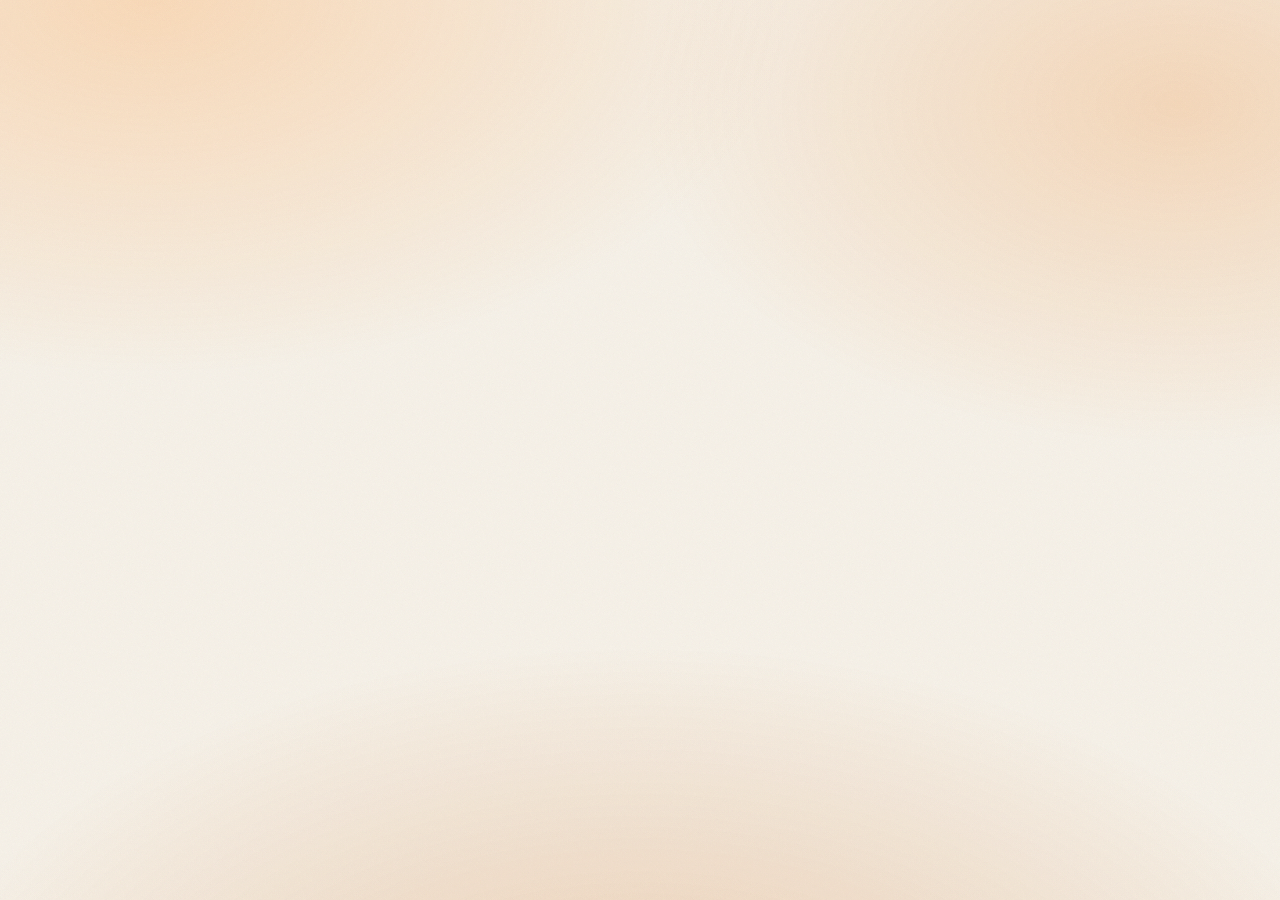
==== commit a9dfdd1d: "feat(player): aero mini player + analyser metadata api, drop dead hls.js" ====
--- a/index.html
+++ b/index.html
@@ -10,8 +10,6 @@
     <link rel="preconnect" href="https://fonts.gstatic.com" crossorigin>
     <link href="https://fonts.googleapis.com/css2?family=Inter:wght@400;700;800;900&display=swap" rel="stylesheet">
     <link rel="stylesheet" href="/shared.css">
-    <!-- HLS.js for stream -->
-    <script src="https://cdn.jsdelivr.net/npm/hls.js@latest"></script>
     <style>
         html, body {
             margin: 0; padding: 0;
@@ -27,41 +25,29 @@
         /* ── PERSISTENT MINI PLAYER ──────────────────────────────── */
         #persistent-player {
             position: fixed;
-            bottom: 24px; left: 50%; transform: translateX(-50%);
+            bottom: 24px; left: 50%;
             width: calc(100% - 48px); max-width: 320px;
-            background: var(--c-glass);
-            backdrop-filter: blur(16px); -webkit-backdrop-filter: blur(16px);
-            border: 1px solid var(--c-glass-border);
             border-radius: var(--r-pill);
             padding: 12px 20px;
             display: flex; align-items: center; justify-content: space-between;
-            box-shadow: 0 12px 32px rgba(0,0,0,0.15), 0 4px 12px rgba(0,0,0,0.08);
             z-index: 99999;
             opacity: 0; pointer-events: none;
-            transition: opacity 0.5s ease, transform 0.5s cubic-bezier(0.34, 1.56, 0.64, 1);
+            transition: opacity 0.5s ease, transform 0.5s var(--ease-spring);
             transform: translate(-50%, 20px);
         }
         #persistent-player.visible {
             opacity: 1; pointer-events: auto; transform: translate(-50%, 0);
         }
-        body.dark-mode #persistent-player {
-            box-shadow: 0 12px 32px rgba(0,0,0,0.4), 0 4px 12px rgba(0,0,0,0.2), inset 0 1px 1px rgba(208,115,41,0.08);
-            border-color: var(--c-amber-15);
-        }
 
         .pp-left {
             display: flex; align-items: center; gap: 12px;
         }
         .pp-play-btn {
-            background: var(--c-amber); color: #fff;
-            border: none; width: 36px; height: 36px; border-radius: 50%;
+            width: 36px; height: 36px;
             display: flex; align-items: center; justify-content: center;
-            cursor: pointer;
-            transition: transform 0.3s cubic-bezier(0.34, 1.56, 0.64, 1), background 0.3s;
-        }
-        .pp-play-btn:hover { transform: scale(1.1); background: #b8621e; }
-        .pp-play-btn:active { transform: scale(0.95); }
-        .pp-play-icon { width: 18px; height: 18px; fill: currentColor; }
+            flex-shrink: 0;
+        }
+        .pp-play-icon { width: 18px; height: 18px; fill: currentColor; position: relative; z-index: 1; }
 
         .pp-info {
             display: flex; flex-direction: column;
@@ -72,17 +58,16 @@
         }
         .pp-status {
             font-size: 9px; font-weight: var(--fw-bold); letter-spacing: 1.5px;
-            color: var(--c-amber); display: flex; align-items: center; gap: 4px;
+            color: var(--c-amber); display: flex; align-items: center; gap: 5px;
         }
         .pp-dot {
-            width: 4px; height: 4px; border-radius: 50%; background: var(--c-amber);
-            box-shadow: 0 0 6px var(--c-amber);
+            width: 6px; height: 6px;
+            animation: aero-pulse 1.4s ease-in-out infinite;
         }
         .pp-dot.buffering {
-            background: #ffcc00; box-shadow: 0 0 6px #ffcc00;
-            animation: ppFlash 0.8s infinite alternate;
-        }
-        @keyframes ppFlash { from {opacity:0.4} to {opacity:1} }
+            --dot-c: #ffcc00;
+            animation: aero-blink 0.8s infinite alternate;
+        }
 
         .pp-close-btn {
             background: transparent; border: none; color: #888;
@@ -100,15 +85,15 @@
     <iframe id="app-frame" src=""></iframe>
 
     <!-- Persistent Global Audio Player -->
-    <div id="persistent-player">
+    <div id="persistent-player" class="aero-panel">
         <div class="pp-left">
-            <button class="pp-play-btn" id="pp-play-btn" aria-label="Play/Pause">
+            <button class="pp-play-btn aero-gel" id="pp-play-btn" aria-label="Play/Pause">
                 <svg class="pp-play-icon play" viewBox="0 0 24 24"><path d="M8 5v14l11-7z"/></svg>
                 <svg class="pp-play-icon pause" viewBox="0 0 24 24" style="display:none"><path d="M6 19h4V5H6v14zm8-14v14h4V5h-4z"/></svg>
             </button>
             <div class="pp-info">
                 <span class="pp-title">cuceu.fm</span>
-                <span class="pp-status"><div class="pp-dot" id="pp-dot"></div> <span id="pp-status-text">LIVE</span></span>
+                <span class="pp-status"><div class="pp-dot aero-dot" id="pp-dot"></div> <span id="pp-status-text">LIVE</span></span>
             </div>
         </div>
         <button class="pp-close-btn" id="pp-close-btn" aria-label="Hide Player">
@@ -222,6 +207,25 @@
             isManuallyClosed = true;
         });
 
+        // --- WEB AUDIO API (Hosted in Parent) ---
+        let audioCtx, analyser, audioSource;
+
+        function initWebAudio() {
+            if (audioCtx) return;
+            const AC = window.AudioContext || window.webkitAudioContext;
+            audioCtx = new AC();
+            analyser = audioCtx.createAnalyser();
+            analyser.fftSize = 1024;
+            analyser.smoothingTimeConstant = 0.8;
+            
+            // Allow CORS audio processing
+            player.crossOrigin = "anonymous";
+            
+            audioSource = audioCtx.createMediaElementSource(player);
+            audioSource.connect(analyser);
+            analyser.connect(audioCtx.destination);
+        }
+
         // --- GLOBAL API FOR IFRAME PAGES ---
         // Expose a global object so `fm/index.html` can control this player
         window.CuceuGlobalPlayer = {
@@ -240,6 +244,26 @@
             },
             hideMiniPlayer: () => {
                 pp.classList.remove('visible');
+            },
+            resumeAudioContext: () => {
+                initWebAudio();
+                if (audioCtx && audioCtx.state === 'suspended') {
+                    audioCtx.resume();
+                }
+            },
+            getFrequencyData: (array) => {
+                initWebAudio();
+                if (analyser) {
+                    analyser.getByteFrequencyData(array);
+                }
+            },
+            getSampleRate: () => {
+                initWebAudio();
+                return audioCtx ? audioCtx.sampleRate : 44100;
+            },
+            getFrequencyBinCount: () => {
+                initWebAudio();
+                return analyser ? analyser.frequencyBinCount : 512;
             }
         };
     </script>
--- a/shared.css
+++ b/shared.css
@@ -1,27 +1,49 @@
 /* ═══════════════════════════════════════════════════════════════
-   CUCEU — Shared Design System
+   CUCEU — Shared Design System · Frutiger Aero edition
    Single source of truth for brand tokens, components & utilities.
    ═══════════════════════════════════════════════════════════════ */
 
 /* ── DESIGN TOKENS ─────────────────────────────────────────── */
 :root {
-    /* Brand palette */
+    /* Brand ramp */
     --c-amber: #d07329;
+    --c-amber-bright: #f0913c;
+    --c-amber-hot: #ffb066;
+    --c-amber-deep: #8f4a14;
     --c-amber-soft: rgba(208, 115, 41, 0.08);
-    --c-amber-glow: rgba(208, 115, 41, 0.6);
+    --c-amber-glow: rgba(240, 145, 60, 0.55);
     --c-amber-15: rgba(208, 115, 41, 0.15);
     --c-amber-20: rgba(208, 115, 41, 0.2);
 
-    /* Surfaces */
-    --c-bg: #faf8f5;
-    --c-bg-deep: #f5f0ea;
-    --c-text: #1a1a1a;
-    --c-text-muted: #888;
-    --c-text-inverse: #f0ebe5;
+    /* Surfaces — warm pearl Aero */
+    --c-bg: #f6f1e8;
+    --c-bg-deep: #ece4d6;
+    --c-text: #221c14;
+    --c-text-muted: #8a7f70;
+    --c-text-inverse: #f6f1e8;
 
     /* Glass surfaces */
-    --c-glass: rgba(250, 248, 245, 0.90);
-    --c-glass-border: rgba(0, 0, 0, 0.15);
+    --c-glass: rgba(255, 252, 246, 0.55);
+    --c-glass-strong: rgba(255, 252, 246, 0.80);
+    --c-glass-border: rgba(255, 255, 255, 0.65);
+    --c-glass-edge: rgba(120, 90, 60, 0.16);
+    --blur-glass: 28px;
+
+    /* Aero gradients */
+    --g-aurora:
+        radial-gradient(60% 50% at 18% 8%, rgba(255, 176, 102, 0.20), transparent 70%),
+        radial-gradient(50% 45% at 85% 18%, rgba(240, 145, 60, 0.14), transparent 70%),
+        radial-gradient(70% 60% at 50% 110%, rgba(208, 115, 41, 0.16), transparent 70%);
+    --g-gel: linear-gradient(180deg, var(--c-amber-bright) 0%, var(--c-amber) 45%,
+                             var(--c-amber-deep) 50%, var(--c-amber) 100%);
+    --g-spec: linear-gradient(180deg, rgba(255, 255, 255, 0.55) 0%,
+                              rgba(255, 255, 255, 0.12) 46%, rgba(255, 255, 255, 0) 52%);
+    --g-shine: linear-gradient(105deg, transparent 35%, rgba(255, 255, 255, 0.35) 50%, transparent 65%);
+
+    /* Shadows */
+    --sh-float: 0 18px 50px rgba(140, 90, 40, 0.18), 0 4px 14px rgba(0, 0, 0, 0.06);
+    --sh-glow: 0 0 24px var(--c-amber-glow);
+    --sh-gloss: inset 0 1px 0 rgba(255, 255, 255, 0.8), inset 0 -1px 0 rgba(0, 0, 0, 0.06);
 
     /* Typography */
     --font-primary: 'Inter', -apple-system, BlinkMacSystemFont, 'Helvetica Neue', Arial, sans-serif;
@@ -63,13 +85,24 @@
 
 /* ── DARK MODE TOKEN OVERRIDES ─────────────────────────────── */
 body.dark-mode {
-    --c-bg: #0f0e0c;
-    --c-bg-deep: #161412;
-    --c-text: #f0ebe5;
-    --c-text-muted: #888;
-    --c-text-inverse: #1a1a1a;
-    --c-glass: rgba(25, 22, 18, 0.92);
-    --c-glass-border: rgba(208, 115, 41, 0.12);
+    /* Strict black. --c-bg-deep is for gradient stops only, never page bg. */
+    --c-bg: #000;
+    --c-bg-deep: #0a0703;
+    --c-text: #f4ede3;
+    --c-text-muted: #9a8d7c;
+    --c-text-inverse: #16100a;
+    --c-glass: rgba(18, 12, 6, 0.55);
+    --c-glass-strong: rgba(20, 13, 7, 0.84);
+    --c-glass-border: rgba(255, 176, 102, 0.22);
+    --c-glass-edge: rgba(255, 176, 102, 0.10);
+    --g-aurora:
+        radial-gradient(55% 45% at 15% 10%, rgba(208, 115, 41, 0.16), transparent 70%),
+        radial-gradient(45% 40% at 85% 20%, rgba(240, 145, 60, 0.10), transparent 70%),
+        radial-gradient(75% 60% at 50% 115%, rgba(143, 74, 20, 0.20), transparent 70%);
+    --g-spec: linear-gradient(180deg, rgba(255, 255, 255, 0.16) 0%,
+                              rgba(255, 255, 255, 0.04) 46%, rgba(255, 255, 255, 0) 52%);
+    --sh-float: 0 18px 50px rgba(0, 0, 0, 0.55), 0 0 30px rgba(208, 115, 41, 0.10);
+    --sh-gloss: inset 0 1px 0 rgba(255, 255, 255, 0.12), inset 0 -1px 0 rgba(0, 0, 0, 0.4);
 }
 
 /* ── RESET & BASE ──────────────────────────────────────────── */
@@ -82,6 +115,17 @@
     background: var(--c-bg);
     color: var(--c-text);
     transition: background var(--dur-slow) ease, color var(--dur-slow) ease;
+}
+
+/* ── AURORA WASH LAYER ─────────────────────────────────────── */
+body::before {
+    content: '';
+    position: fixed;
+    inset: -10%;
+    z-index: 0;
+    pointer-events: none;
+    background: var(--g-aurora);
+    animation: aero-drift 40s ease-in-out infinite alternate;
 }
 
 /* ── NOISE / GRAIN TEXTURE OVERLAY ─────────────────────────── */
@@ -102,6 +146,111 @@
     opacity: 0.04;
 }
 
+/* ── AERO GLASS PANEL ──────────────────────────────────────── */
+/* Glass card with the classic Vista top-half specular sheen.   */
+.aero-panel {
+    position: relative;
+    background: var(--c-glass);
+    backdrop-filter: blur(var(--blur-glass)) saturate(160%);
+    -webkit-backdrop-filter: blur(var(--blur-glass)) saturate(160%);
+    border: 1px solid var(--c-glass-border);
+    outline: 1px solid var(--c-glass-edge);
+    box-shadow: var(--sh-float), var(--sh-gloss);
+    border-radius: var(--r-lg);
+}
+.aero-panel::before {
+    content: '';
+    position: absolute;
+    inset: 0 0 50% 0;
+    background: var(--g-spec);
+    border-radius: inherit;
+    border-bottom-left-radius: 0;
+    border-bottom-right-radius: 0;
+    pointer-events: none;
+}
+
+/* ── AERO GEL BUTTON ───────────────────────────────────────── */
+.aero-gel {
+    position: relative;
+    background: var(--g-gel);
+    color: #fff;
+    border: 1px solid var(--c-amber-deep);
+    border-radius: var(--r-pill);
+    box-shadow: var(--sh-gloss), 0 2px 10px rgba(143, 74, 20, 0.35);
+    cursor: pointer;
+    transition: box-shadow var(--dur-fast), transform var(--dur-fast) var(--ease-spring),
+                filter var(--dur-fast);
+    overflow: hidden;
+}
+.aero-gel::before {
+    content: '';
+    position: absolute;
+    inset: 1px 1px 55% 1px;
+    background: linear-gradient(180deg, rgba(255, 255, 255, 0.6), rgba(255, 255, 255, 0.08));
+    border-radius: inherit;
+    border-bottom-left-radius: 40%;
+    border-bottom-right-radius: 40%;
+    pointer-events: none;
+}
+.aero-gel:hover {
+    box-shadow: var(--sh-gloss), var(--sh-glow);
+    filter: brightness(1.08);
+    transform: scale(1.05);
+}
+.aero-gel:active { transform: scale(0.95); }
+
+/* ── AERO STATUS ORB ───────────────────────────────────────── */
+/* Color via --dot-c, e.g. style="--dot-c:#4ade80"              */
+.aero-dot {
+    --dot-c: var(--c-amber-bright);
+    position: relative;
+    width: 10px;
+    height: 10px;
+    border-radius: 50%;
+    background: radial-gradient(circle at 35% 30%, rgba(255, 255, 255, 0.9), var(--dot-c) 45%,
+                color-mix(in srgb, var(--dot-c) 60%, #000) 100%);
+    box-shadow: 0 0 8px var(--dot-c), inset 0 -1px 2px rgba(0, 0, 0, 0.3);
+    flex-shrink: 0;
+}
+
+/* ── AERO RANGE SLIDER ─────────────────────────────────────── */
+.aero-slider {
+    -webkit-appearance: none;
+    appearance: none;
+    height: 6px;
+    border-radius: var(--r-pill);
+    background: linear-gradient(180deg, rgba(0, 0, 0, 0.18), rgba(0, 0, 0, 0.06));
+    box-shadow: inset 0 1px 2px rgba(0, 0, 0, 0.25), inset 0 -1px 0 rgba(255, 255, 255, 0.4);
+    outline: none;
+    cursor: pointer;
+}
+body.dark-mode .aero-slider {
+    background: linear-gradient(180deg, rgba(255, 255, 255, 0.06), rgba(255, 255, 255, 0.14));
+    box-shadow: inset 0 1px 3px rgba(0, 0, 0, 0.7), inset 0 -1px 0 rgba(255, 255, 255, 0.08);
+}
+.aero-slider::-webkit-slider-thumb {
+    -webkit-appearance: none;
+    appearance: none;
+    width: 16px;
+    height: 16px;
+    border-radius: 50%;
+    background: radial-gradient(circle at 35% 28%, rgba(255, 255, 255, 0.95), var(--c-amber-bright) 40%, var(--c-amber-deep));
+    border: 1px solid var(--c-amber-deep);
+    box-shadow: 0 1px 4px rgba(0, 0, 0, 0.35), 0 0 8px var(--c-amber-glow);
+    cursor: grab;
+    transition: transform var(--dur-fast) var(--ease-spring);
+}
+.aero-slider::-webkit-slider-thumb:hover { transform: scale(1.2); }
+.aero-slider::-moz-range-thumb {
+    width: 16px;
+    height: 16px;
+    border-radius: 50%;
+    background: radial-gradient(circle at 35% 28%, rgba(255, 255, 255, 0.95), var(--c-amber-bright) 40%, var(--c-amber-deep));
+    border: 1px solid var(--c-amber-deep);
+    box-shadow: 0 1px 4px rgba(0, 0, 0, 0.35), 0 0 8px var(--c-amber-glow);
+    cursor: grab;
+}
+
 /* ── SHARED NAVIGATION BAR ─────────────────────────────────── */
 .cuceu-nav {
     position: absolute;
@@ -122,32 +271,50 @@
     gap: var(--sp-12);
 }
 
-/* ── BACK BUTTON ───────────────────────────────────────────── */
+/* ── BACK / PILL BUTTON ────────────────────────────────────── */
+.aero-pill,
 .back-pill {
+    position: relative;
     color: var(--c-text);
     text-decoration: none;
     font-weight: var(--fw-black);
     text-transform: uppercase;
     font-size: 12px;
     letter-spacing: var(--ls-wide);
-    border: 2px solid var(--c-glass-border);
+    border: 1px solid var(--c-glass-border);
+    outline: 1px solid var(--c-glass-edge);
     padding: var(--sp-8) var(--sp-16);
     border-radius: var(--r-pill);
     background: var(--c-glass);
-    backdrop-filter: blur(12px);
-    -webkit-backdrop-filter: blur(12px);
+    backdrop-filter: blur(12px) saturate(160%);
+    -webkit-backdrop-filter: blur(12px) saturate(160%);
+    box-shadow: var(--sh-gloss);
     transition: background var(--dur-fast) var(--ease-spring),
                 color var(--dur-fast),
                 border-color var(--dur-fast),
+                box-shadow var(--dur-fast),
                 transform var(--dur-fast) var(--ease-spring);
     white-space: nowrap;
-}
+    overflow: hidden;
+}
+.aero-pill::before,
+.back-pill::before {
+    content: '';
+    position: absolute;
+    inset: 0 0 50% 0;
+    background: var(--g-spec);
+    border-radius: inherit;
+    pointer-events: none;
+}
+.aero-pill:hover,
 .back-pill:hover {
-    background: var(--c-amber);
+    background: var(--g-gel);
     color: #fff;
-    border-color: var(--c-amber);
+    border-color: var(--c-amber-deep);
+    box-shadow: var(--sh-gloss), var(--sh-glow);
     transform: scale(1.04);
 }
+.aero-pill:active,
 .back-pill:active { transform: scale(0.96); }
 
 /* ── CLOCK DISPLAY ─────────────────────────────────────────── */
@@ -157,7 +324,7 @@
     letter-spacing: var(--ls-wide);
     text-transform: uppercase;
     color: var(--c-text);
-    text-shadow: 0 0 8px rgba(250, 248, 245, 0.9),
+    text-shadow: 0 0 8px rgba(255, 252, 246, 0.9),
                  0 0 14px var(--c-amber-soft);
     transition: color var(--dur-slow) ease,
                 text-shadow var(--dur-slow) ease;
@@ -197,7 +364,71 @@
 body.dark-mode .theme-toggle .icon-sun { display: none; }
 body.dark-mode .theme-toggle .icon-moon { display: block; }
 
-/* ── SHARED ENTRY / EXIT ANIMATIONS ────────────────────────── */
+/* ── UNIFIED ANIMATION SYSTEM ──────────────────────────────── */
+@keyframes aero-rise-in {
+    0%   { opacity: 0; transform: translateY(16px); filter: blur(8px); }
+    100% { opacity: 1; transform: translateY(0);    filter: blur(0); }
+}
+@keyframes aero-rise-out {
+    0%   { opacity: 1; transform: translateY(0);    filter: blur(0); }
+    100% { opacity: 0; transform: translateY(16px); filter: blur(8px); }
+}
+@keyframes aero-drop-in {
+    0%   { opacity: 0; transform: translateY(-12px); }
+    100% { opacity: 1; transform: translateY(0); }
+}
+@keyframes aero-drop-out {
+    0%   { opacity: 1; transform: translateY(0); }
+    100% { opacity: 0; transform: translateY(-12px); }
+}
+@keyframes aero-pop-in {
+    0%   { opacity: 0; transform: scale(0.96); }
+    100% { opacity: 1; transform: scale(1); }
+}
+@keyframes aero-pop-out {
+    0%   { opacity: 1; transform: scale(1); }
+    100% { opacity: 0; transform: scale(0.96); }
+}
+@keyframes aero-slideup-in {
+    0%   { opacity: 0; transform: translateY(28px); }
+    100% { opacity: 1; transform: translateY(0); }
+}
+@keyframes aero-slideup-out {
+    0%   { opacity: 1; transform: translateY(0); }
+    100% { opacity: 0; transform: translateY(28px); }
+}
+@keyframes aero-pulse {
+    0%, 100% { transform: scale(0.85); opacity: 0.7; }
+    50%      { transform: scale(1.25); opacity: 1; }
+}
+@keyframes aero-blink {
+    0%   { opacity: 0.35; transform: scale(0.85); }
+    100% { opacity: 1; transform: scale(1.15); }
+}
+@keyframes aero-shine {
+    0%   { background-position: -200% 0; }
+    100% { background-position: 300% 0; }
+}
+@keyframes aero-drift {
+    0%   { transform: translate(0, 0) scale(1); }
+    50%  { transform: translate(-2%, 1.5%) scale(1.06); }
+    100% { transform: translate(2%, -1.5%) scale(1.02); }
+}
+
+/* Entry utility classes — stagger via inline style="--d:.2s"   */
+.a-rise    { animation: aero-rise-in    var(--dur-medium) var(--ease-smooth) both; animation-delay: var(--d, 0s); }
+.a-drop    { animation: aero-drop-in    var(--dur-medium) var(--ease-smooth) both; animation-delay: var(--d, 0s); }
+.a-pop     { animation: aero-pop-in     var(--dur-medium) var(--ease-spring) both; animation-delay: var(--d, 0s); }
+.a-slideup { animation: aero-slideup-in var(--dur-medium) var(--ease-smooth) both; animation-delay: var(--d, 0s); }
+
+/* Exit state — applied automatically by CuceuTransitions       */
+body.is-exiting .a-rise    { animation: aero-rise-out    var(--dur-fast) var(--ease-smooth) forwards; }
+body.is-exiting .a-drop    { animation: aero-drop-out    var(--dur-fast) var(--ease-smooth) forwards; }
+body.is-exiting .a-pop     { animation: aero-pop-out     var(--dur-fast) var(--ease-smooth) forwards; }
+body.is-exiting .a-slideup { animation: aero-slideup-out var(--dur-fast) var(--ease-smooth) forwards; }
+body.is-exiting .cuceu-nav { animation: aero-drop-out    var(--dur-fast) var(--ease-smooth) forwards; }
+
+/* Legacy aliases (kept so unmigrated markup doesn't break)     */
 @keyframes fadeBlurIn {
     0%   { opacity: 0; transform: translateY(12px); filter: blur(6px); }
     100% { opacity: 1; transform: translateY(0);    filter: blur(0px); }
@@ -206,22 +437,34 @@
     0%   { opacity: 1; transform: translateY(0);    filter: blur(0px); }
     100% { opacity: 0; transform: translateY(12px); filter: blur(6px); }
 }
-@keyframes slideUp {
-    0%   { opacity: 0; transform: translateY(20px); }
-    100% { opacity: 1; transform: translateY(0); }
-}
-@keyframes slideDown {
-    0%   { opacity: 1; transform: translateY(0); }
-    100% { opacity: 0; transform: translateY(20px); }
-}
-
-/* Page exit state */
-body.is-exiting .cuceu-nav { animation: fadeBlurOut 0.3s var(--ease-smooth) forwards; }
+
+/* ── GENIE EFFECT (td + bin windows) ───────────────────────── */
+.genie-container {
+    transition: transform var(--dur-slow) var(--ease-spring),
+                opacity var(--dur-slow) var(--ease-smooth),
+                filter var(--dur-slow) var(--ease-smooth);
+    transform-origin: bottom right;
+}
+.genie-container.genie-state {
+    transform: scale(0.05) translate(40%, 40%);
+    opacity: 0;
+    filter: blur(10px);
+}
+
+/* ── REDUCED MOTION ────────────────────────────────────────── */
+@media (prefers-reduced-motion: reduce) {
+    body::before { animation: none; }
+    .a-rise, .a-drop, .a-pop, .a-slideup,
+    body.is-exiting .a-rise, body.is-exiting .a-drop,
+    body.is-exiting .a-pop, body.is-exiting .a-slideup {
+        animation-duration: 0.01s;
+    }
+}
 
 /* ── MOBILE DEFAULTS ───────────────────────────────────────── */
 @media (max-width: 600px) {
     .cuceu-nav { padding: 10px 16px; }
-    .back-pill { padding: 6px 12px; font-size: 10px; }
+    .aero-pill, .back-pill { padding: 6px 12px; font-size: 10px; }
     .cuceu-clock { font-size: 11px; }
     .mobile-hide { display: none !important; }
 }
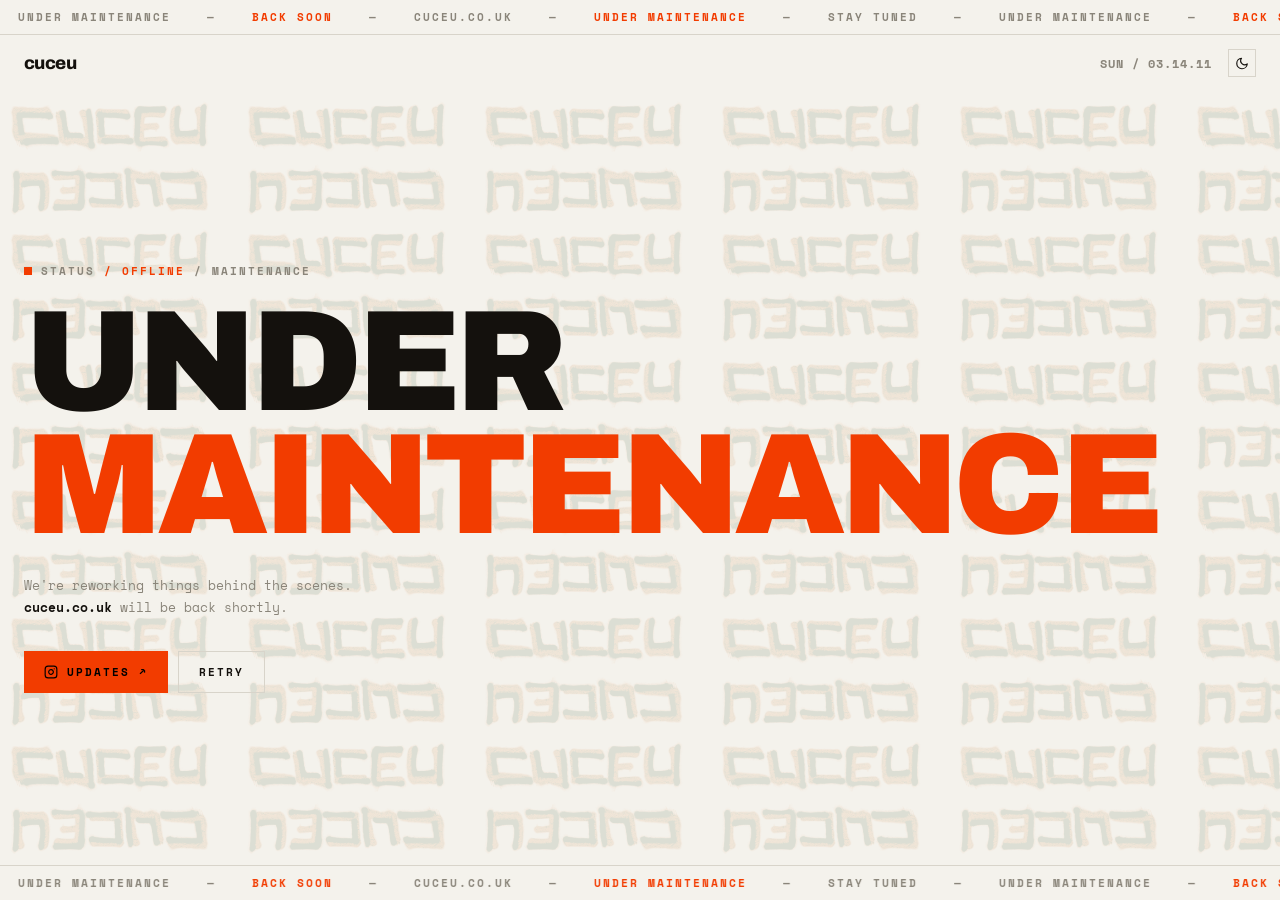
==== commit 37b76e3a: "feat: put the site behind a maintenance page Swap the root document so cuceu.co.uk serves an "under " ====
--- a/index.html
+++ b/index.html
@@ -3,269 +3,245 @@
 <head>
     <meta charset="UTF-8">
     <meta name="viewport" content="width=device-width, initial-scale=1.0">
-    <title>cuceu</title>
-    <meta name="description" content="CUCEU — Music, Visuals, Creative Studio. Live radio, TouchDesigner visuals, and creative experiments.">
+    <title>cuceu — under maintenance</title>
+    <meta name="description" content="CUCEU is under maintenance. Back shortly.">
+    <meta name="robots" content="noindex">
+    <meta property="og:title" content="CUCEU — Under Maintenance">
+    <meta property="og:description" content="Reworking things behind the scenes. Back shortly.">
+    <meta property="og:type" content="website">
+    <meta property="og:url" content="https://cuceu.co.uk">
     <link rel="icon" href="data:image/svg+xml,<svg xmlns=%22http://www.w3.org/2000/svg%22 viewBox=%220 0 100 100%22><text y=%22.9em%22 font-size=%2285%22 font-weight=%22900%22 font-family=%22Helvetica, Arial, sans-serif%22>C</text></svg>">
     <link rel="preconnect" href="https://fonts.googleapis.com">
     <link rel="preconnect" href="https://fonts.gstatic.com" crossorigin>
-    <link href="https://fonts.googleapis.com/css2?family=Inter:wght@400;700;800;900&display=swap" rel="stylesheet">
-    <link rel="stylesheet" href="/shared.css">
+    <link href="https://fonts.googleapis.com/css2?family=Archivo:wght@600;800;900&family=Space+Mono:wght@400;700&display=swap" rel="stylesheet">
     <style>
-        html, body {
-            margin: 0; padding: 0;
-            width: 100vw; height: 100vh; height: 100dvh;
-            overflow: hidden;
-            background: var(--c-bg); /* Fallback while loading */
-        }
-        #app-frame {
-            width: 100%; height: 100%;
-            border: none; display: block;
-        }
-
-        /* ── PERSISTENT MINI PLAYER ──────────────────────────────── */
-        #persistent-player {
-            position: fixed;
-            bottom: 24px; left: 50%;
-            width: calc(100% - 48px); max-width: 320px;
-            border-radius: var(--r-pill);
-            padding: 12px 20px;
-            display: flex; align-items: center; justify-content: space-between;
-            z-index: 99999;
-            opacity: 0; pointer-events: none;
-            transition: opacity 0.5s ease, transform 0.5s var(--ease-spring);
-            transform: translate(-50%, 20px);
-        }
-        #persistent-player.visible {
-            opacity: 1; pointer-events: auto; transform: translate(-50%, 0);
-        }
-
-        .pp-left {
-            display: flex; align-items: center; gap: 12px;
-        }
-        .pp-play-btn {
-            width: 36px; height: 36px;
-            display: flex; align-items: center; justify-content: center;
-            flex-shrink: 0;
-        }
-        .pp-play-icon { width: 18px; height: 18px; fill: currentColor; position: relative; z-index: 1; }
-
-        .pp-info {
-            display: flex; flex-direction: column;
-        }
-        .pp-title {
-            font-size: 11px; font-weight: var(--fw-black); letter-spacing: 1px;
-            color: var(--c-text); text-transform: uppercase;
-        }
-        .pp-status {
-            font-size: 9px; font-weight: var(--fw-bold); letter-spacing: 1.5px;
-            color: var(--c-amber); display: flex; align-items: center; gap: 5px;
-        }
-        .pp-dot {
-            width: 6px; height: 6px;
-            animation: aero-pulse 1.4s ease-in-out infinite;
-        }
-        .pp-dot.buffering {
-            --dot-c: #ffcc00;
-            animation: aero-blink 0.8s infinite alternate;
-        }
-
-        .pp-close-btn {
-            background: transparent; border: none; color: #888;
-            cursor: pointer; padding: 4px; border-radius: 50%;
-            display: flex; align-items: center; justify-content: center;
-            transition: color 0.2s, background 0.2s;
-        }
-        .pp-close-btn:hover { color: var(--c-text); background: rgba(0,0,0,0.05); }
-        body.dark-mode .pp-close-btn:hover { background: rgba(255,255,255,0.1); }
+        :root {
+            --bg:#000; --ink:#f2f0eb; --dim:#6b6b6b; --line:#262626; --acid:#ff4d00;
+            --mono:'Space Mono', ui-monospace, monospace;
+            --disp:'Archivo', system-ui, sans-serif;
+        }
+        body:not(.dark-mode) { --bg:#f4f2ec; --ink:#14110d; --dim:#8a857a; --line:#d8d4ca; --acid:#f23c00; }
+
+        * { box-sizing:border-box; margin:0; }
+        html, body { height:100dvh; overflow:hidden; }
+        body { background:var(--bg); color:var(--ink); font-family:var(--disp);
+            display:flex; flex-direction:column;
+            transition:background 0.4s ease, color 0.4s ease; }
+
+        /* ── MONO TICKERS (top + bottom rails) ───────── */
+        .ticker { flex-shrink:0; overflow:hidden; white-space:nowrap; background:var(--bg);
+            font-family:var(--mono); font-size:11px; font-weight:700; letter-spacing:2px;
+            text-transform:uppercase; color:var(--dim); padding:9px 0; z-index:30; }
+        .ticker-top { border-bottom:1px solid var(--line); }
+        .ticker-bottom { border-top:1px solid var(--line); }
+        .ticker-inner { display:inline-block; will-change:transform;
+            animation:slide 34s linear infinite; }
+        .ticker-bottom .ticker-inner { animation-direction:reverse; }
+        .ticker-inner span { padding:0 18px; }
+        .ticker-inner .hot { color:var(--acid); }
+        @keyframes slide { from{transform:translateX(0)} to{transform:translateX(-50%)} }
+
+        /* ── HEADER ──────────────────────────────────── */
+        .head { flex-shrink:0; display:flex; align-items:center; justify-content:space-between;
+            padding:14px 24px; z-index:30; background:var(--bg); }
+        .wordmark { font-family:var(--disp); font-size:18px; font-weight:800;
+            letter-spacing:-0.6px; color:var(--ink); line-height:1; }
+        .head-right { display:flex; align-items:center; gap:16px; }
+        #clock { font-family:var(--mono); font-size:12px; font-weight:700; letter-spacing:1px;
+            color:var(--dim); white-space:nowrap; }
+        .tog { width:28px; height:28px; border:1px solid var(--line); background:transparent;
+            color:var(--ink); cursor:pointer; display:flex; align-items:center; justify-content:center;
+            transition:background 0.2s, color 0.2s; }
+        .tog:hover { background:var(--ink); color:var(--bg); }
+        .tog svg { width:15px; height:15px; }
+        .tog .icon-sun { display:none; }
+        body.dark-mode .tog .icon-sun { display:block; }
+        body.dark-mode .tog .icon-moon { display:none; }
+
+        /* ── STAGE ───────────────────────────────────── */
+        #main { flex:1; position:relative; min-height:0; overflow:hidden; }
+
+        /* The copy scrolls in its own layer above the fixed wall, so cramped
+           viewports (landscape phones) never clip the buttons.
+           `margin:auto 0` centres it but collapses to 0 once it overflows. */
+        #scroller { position:absolute; inset:0; z-index:2; overflow-y:auto;
+            display:flex; flex-direction:column; }
+
+        /* Graffiti wall, dropped right back so it reads as texture only */
+        #wall { position:absolute; inset:0; display:flex; flex-direction:column;
+            justify-content:center; gap:0.4vw; overflow:hidden;
+            pointer-events:none; opacity:0.10; }
+        .wall-row { display:flex; flex-wrap:nowrap; width:max-content; will-change:transform;
+            animation:drift 90s linear infinite; }
+        .wall-row:nth-child(even) { animation-direction:reverse; }
+        .wall-row:nth-child(even) img { transform:rotate(180deg); }
+        .wall-row img { height:clamp(3rem, 4.6vw, 6rem); width:auto; margin-right:1.4vw;
+            flex-shrink:0; user-select:none; -webkit-user-drag:none; }
+        @keyframes drift { from{transform:translateX(0)} to{transform:translateX(-50%)} }
+
+        .panel { margin:auto 0; width:100%; padding:22px 24px; }
+
+        .status { display:flex; align-items:center; gap:9px; margin-bottom:22px;
+            font-family:var(--mono); font-size:11px; font-weight:700; letter-spacing:2px;
+            text-transform:uppercase; color:var(--dim); }
+        .status .dot { width:8px; height:8px; flex-shrink:0; background:var(--acid);
+            animation:blink 1.1s steps(2) infinite alternate; }
+        .status .hot { color:var(--acid); }
+        @keyframes blink { from{opacity:1} to{opacity:0.3} }
+
+        h1 { font-family:var(--disp); font-weight:900;
+            font-size:clamp(34px, min(11.2vw, 22vh), 168px); line-height:0.86;
+            letter-spacing:-0.04em; text-transform:uppercase;
+            overflow-wrap:anywhere; }
+        h1 .acid { color:var(--acid); }
+
+        .blurb { margin-top:26px; max-width:44ch;
+            font-family:var(--mono); font-size:13px; line-height:1.75; color:var(--dim); }
+        .blurb b { color:var(--ink); font-weight:700; }
+
+        .actions { margin-top:32px; display:flex; flex-wrap:wrap; gap:10px; }
+        .btn { display:inline-flex; align-items:center; gap:9px;
+            font-family:var(--mono); font-size:11px; font-weight:700; letter-spacing:2px;
+            text-transform:uppercase; text-decoration:none; padding:12px 20px;
+            background:var(--acid); color:#000; transition:filter 0.2s; }
+        .btn:hover { filter:brightness(1.12); }
+        .btn.ghost { background:transparent; color:var(--ink); border:1px solid var(--line);
+            transition:background 0.2s, color 0.2s; }
+        .btn.ghost:hover { background:var(--ink); color:var(--bg); filter:none; }
+        .btn svg { width:14px; height:14px; }
+
+        @media (max-width:680px) {
+            .head { padding:11px 14px; }
+            .wordmark { font-size:17px; }
+            .panel { padding:22px 14px; }
+            .ticker { font-size:10px; letter-spacing:1.5px; padding:8px 0; }
+            .blurb { margin-top:20px; font-size:12px; }
+            .actions { margin-top:26px; }
+            .btn { flex:1 1 100%; justify-content:center; }
+            #wall img { height:2.3rem; margin-right:3.5vw; }
+        }
+
+        /* Landscape phones / short windows — tighten the whole stack. */
+        @media (max-height:560px) {
+            h1 { font-size:clamp(30px, min(9vw, 15vh), 92px); }
+            .panel { padding-top:12px; padding-bottom:12px; }
+            .status { margin-bottom:10px; }
+            .blurb { margin-top:10px; line-height:1.6; }
+            .actions { margin-top:12px; }
+            .btn { padding:10px 18px; }
+        }
+
+        @media (prefers-reduced-motion:reduce) {
+            .ticker-inner, .wall-row, .status .dot { animation:none; }
+        }
     </style>
 </head>
 <body>
-
-    <!-- Main Content loaded via iframe -->
-    <iframe id="app-frame" src=""></iframe>
-
-    <!-- Persistent Global Audio Player -->
-    <div id="persistent-player" class="aero-panel">
-        <div class="pp-left">
-            <button class="pp-play-btn aero-gel" id="pp-play-btn" aria-label="Play/Pause">
-                <svg class="pp-play-icon play" viewBox="0 0 24 24"><path d="M8 5v14l11-7z"/></svg>
-                <svg class="pp-play-icon pause" viewBox="0 0 24 24" style="display:none"><path d="M6 19h4V5H6v14zm8-14v14h4V5h-4z"/></svg>
+<script>
+    // Applied before paint so the page never flashes the wrong theme.
+    // Same contract as CuceuTheme in shared.js: localStorage 'cuceu-theme', else system.
+    (() => {
+        const saved = localStorage.getItem('cuceu-theme');
+        const dark = saved === 'dark' ? true
+                   : saved === 'light' ? false
+                   : window.matchMedia?.('(prefers-color-scheme: dark)').matches ?? true;
+        document.body.classList.toggle('dark-mode', dark);
+    })();
+</script>
+
+    <div class="ticker ticker-top" aria-hidden="true"><div class="ticker-inner" id="ticker-a"></div></div>
+
+    <header class="head">
+        <span class="wordmark">cuceu</span>
+        <div class="head-right">
+            <span id="clock">SAT / 00.00.00</span>
+            <button class="tog" id="theme-toggle" aria-label="Toggle theme">
+                <svg class="icon-sun" xmlns="http://www.w3.org/2000/svg" viewBox="0 0 24 24" fill="none" stroke="currentColor" stroke-width="2" stroke-linecap="round" stroke-linejoin="round"><circle cx="12" cy="12" r="5"></circle><line x1="12" y1="1" x2="12" y2="3"></line><line x1="12" y1="21" x2="12" y2="23"></line><line x1="4.22" y1="4.22" x2="5.64" y2="5.64"></line><line x1="18.36" y1="18.36" x2="19.78" y2="19.78"></line><line x1="1" y1="12" x2="3" y2="12"></line><line x1="21" y1="12" x2="23" y2="12"></line><line x1="4.22" y1="19.78" x2="5.64" y2="18.36"></line><line x1="18.36" y1="5.64" x2="19.78" y2="4.22"></line></svg>
+                <svg class="icon-moon" xmlns="http://www.w3.org/2000/svg" viewBox="0 0 24 24" fill="none" stroke="currentColor" stroke-width="2" stroke-linecap="round" stroke-linejoin="round"><path d="M21 12.79A9 9 0 1 1 11.21 3 7 7 0 0 0 21 12.79z"></path></svg>
             </button>
-            <div class="pp-info">
-                <span class="pp-title">cuceu.fm</span>
-                <span class="pp-status"><div class="pp-dot aero-dot" id="pp-dot"></div> <span id="pp-status-text">LIVE</span></span>
+        </div>
+    </header>
+
+    <main id="main">
+        <div id="wall" aria-hidden="true"></div>
+
+        <div id="scroller">
+        <div class="panel">
+            <p class="status"><span class="dot"></span> Status <span class="hot">/ Offline</span> / Maintenance</p>
+
+            <h1>Under<br><span class="acid">Maintenance</span></h1>
+
+            <p class="blurb">
+                We're reworking things behind the scenes.
+                <b>cuceu.co.uk</b> will be back shortly.
+            </p>
+
+            <div class="actions">
+                <a class="btn" href="https://www.instagram.com/cuceuuu/" target="_blank" rel="noopener">
+                    <svg viewBox="0 0 24 24" fill="none" stroke="currentColor" stroke-width="2" stroke-linecap="round" stroke-linejoin="round"><rect x="2" y="2" width="20" height="20" rx="5" ry="5"></rect><path d="M16 11.37A4 4 0 1 1 12.63 8 4 4 0 0 1 16 11.37z"></path><line x1="17.5" y1="6.5" x2="17.51" y2="6.5"></line></svg>
+                    Updates ↗
+                </a>
+                <button class="btn ghost" id="retry">Retry</button>
             </div>
         </div>
-        <button class="pp-close-btn" id="pp-close-btn" aria-label="Hide Player">
-            <svg width="16" height="16" viewBox="0 0 24 24" fill="none" stroke="currentColor" stroke-width="2"><line x1="18" y1="6" x2="6" y2="18"></line><line x1="6" y1="6" x2="18" y2="18"></line></svg>
-        </button>
-    </div>
-
-    <audio id="global-player" preload="none" crossorigin="anonymous"></audio>
-
-    <script src="/shared.js"></script>
-    <script>
-        // ── INIT THEME ──
-        CuceuTheme.apply();
-
-        // ── IFRAME ROUTER ──
-        const frame = document.getElementById('app-frame');
-        
-        // Check if we arrived via a redirect like `/?path=/fm`
-        const urlParams = new URLSearchParams(window.location.search);
-        let targetPath = urlParams.get('path');
-        
-        // If there's a target path, strip it from the URL bar immediately so it looks clean
-        if (targetPath) {
-            // Clean up the URL bar
-            window.history.replaceState(null, '', targetPath);
-            // Fix trailing slashes / /index.html logic if needed
-            if (targetPath === '/' || targetPath === '') targetPath = '/home.html';
-            frame.src = targetPath;
-        } else {
-            // Normal load: check pathname
-            let path = window.location.pathname;
-            if (path === '/' || path === '') path = '/home.html';
-            frame.src = path;
-        }
-
-        // Sync URL bar when iframe navigates internally
-        frame.addEventListener('load', () => {
-            try {
-                const iframePath = frame.contentWindow.location.pathname;
-                // If the iframe is at /home.html, show / in the top URL bar
-                const displayPath = iframePath.replace(/\/home\.html$/, '/');
-                if (window.location.pathname !== displayPath) {
-                    window.history.pushState(null, '', displayPath);
-                }
-            } catch (e) {
-                // Cross-origin issues (should not happen since it's same domain)
-                console.warn("Could not sync URL due to cross-origin policies");
-            }
-        });
-
-        // Handle browser Back/Forward buttons
-        window.addEventListener('popstate', () => {
-            let path = window.location.pathname;
-            if (path === '/' || path === '') path = '/home.html';
-            frame.src = path;
-        });
-
-
-        // ── PERSISTENT PLAYER LOGIC ──
-        const STREAM_BASE = "https://stream.cuceu.co.uk";
-        const player = document.getElementById('global-player');
-        const pp = document.getElementById('persistent-player');
-        const playBtn = document.getElementById('pp-play-btn');
-        const closeBtn = document.getElementById('pp-close-btn');
-        const playIcon = playBtn.querySelector('.play');
-        const pauseIcon = playBtn.querySelector('.pause');
-        const statusText = document.getElementById('pp-status-text');
-        const dot = document.getElementById('pp-dot');
-        
-        let isPlaying = false;
-        let isManuallyClosed = false;
-
-        function updateUI() {
-            if (isPlaying) {
-                playIcon.style.display = 'none';
-                pauseIcon.style.display = 'block';
-                pp.classList.add('visible');
-            } else {
-                playIcon.style.display = 'block';
-                pauseIcon.style.display = 'none';
-            }
-        }
-
-        playBtn.addEventListener('click', () => {
-            if (!isPlaying) {
-                player.src = `${STREAM_BASE}/stream.mp3?t=${Date.now()}`;
-                player.play().catch(e => console.error(e));
-                statusText.innerText = 'BUFFERING';
-                dot.classList.add('buffering');
-                isPlaying = true;
-                isManuallyClosed = false;
-            } else {
-                player.pause();
-                player.src = '';
-                statusText.innerText = 'LIVE';
-                dot.classList.remove('buffering');
-                isPlaying = false;
-            }
-            updateUI();
-        });
-
-        player.onplaying = () => {
-            if (isPlaying) {
-                statusText.innerText = 'ON AIR';
-                dot.classList.remove('buffering');
-            }
-        };
-
-        closeBtn.addEventListener('click', () => {
-            pp.classList.remove('visible');
-            isManuallyClosed = true;
-        });
-
-        // --- WEB AUDIO API (Hosted in Parent) ---
-        let audioCtx, analyser, audioSource;
-
-        function initWebAudio() {
-            if (audioCtx) return;
-            const AC = window.AudioContext || window.webkitAudioContext;
-            audioCtx = new AC();
-            analyser = audioCtx.createAnalyser();
-            analyser.fftSize = 1024;
-            analyser.smoothingTimeConstant = 0.8;
-            
-            // Allow CORS audio processing
-            player.crossOrigin = "anonymous";
-            
-            audioSource = audioCtx.createMediaElementSource(player);
-            audioSource.connect(analyser);
-            analyser.connect(audioCtx.destination);
-        }
-
-        // --- GLOBAL API FOR IFRAME PAGES ---
-        // Expose a global object so `fm/index.html` can control this player
-        window.CuceuGlobalPlayer = {
-            play: () => {
-                if (!isPlaying) playBtn.click();
-            },
-            pause: () => {
-                if (isPlaying) playBtn.click();
-            },
-            isPlaying: () => isPlaying,
-            getAudioElement: () => player,
-            showMiniPlayer: () => {
-                if (isPlaying && !isManuallyClosed) {
-                    pp.classList.add('visible');
-                }
-            },
-            hideMiniPlayer: () => {
-                pp.classList.remove('visible');
-            },
-            resumeAudioContext: () => {
-                initWebAudio();
-                if (audioCtx && audioCtx.state === 'suspended') {
-                    audioCtx.resume();
-                }
-            },
-            getFrequencyData: (array) => {
-                initWebAudio();
-                if (analyser) {
-                    analyser.getByteFrequencyData(array);
-                }
-            },
-            getSampleRate: () => {
-                initWebAudio();
-                return audioCtx ? audioCtx.sampleRate : 44100;
-            },
-            getFrequencyBinCount: () => {
-                initWebAudio();
-                return analyser ? analyser.frequencyBinCount : 512;
-            }
-        };
-    </script>
+        </div>
+    </main>
+
+    <div class="ticker ticker-bottom" aria-hidden="true"><div class="ticker-inner" id="ticker-b"></div></div>
+
+<script>
+    'use strict';
+
+    /* ── THEME TOGGLE ─────────────────────────────────── */
+    document.getElementById('theme-toggle').addEventListener('click', () => {
+        const nowDark = !document.body.classList.contains('dark-mode');
+        document.body.classList.toggle('dark-mode', nowDark);
+        localStorage.setItem('cuceu-theme', nowDark ? 'dark' : 'light');
+    });
+
+    /* ── RAW CLOCK (matches CuceuClock's site-wide format) ── */
+    const DAYS = ['SUN', 'MON', 'TUE', 'WED', 'THU', 'FRI', 'SAT'];
+    const clockEl = document.getElementById('clock');
+    const pad = n => String(n).padStart(2, '0');
+    const tick = () => {
+        const d = new Date();
+        const time = `${pad(d.getHours())}.${pad(d.getMinutes())}.${pad(d.getSeconds())}`;
+        clockEl.textContent = window.innerWidth < 680 ? time : `${DAYS[d.getDay()]} / ${time}`;
+    };
+    tick();
+    setInterval(tick, 1000);
+
+    /* ── TICKERS ──────────────────────────────────────── */
+    // Content is duplicated so the -50% translate loops seamlessly.
+    const MSG = ['Under Maintenance', 'Back Soon', 'cuceu.co.uk', 'Under Maintenance', 'Stay Tuned'];
+    const unit = MSG.map((m, i) => `<span${i % 2 ? ' class="hot"' : ''}>${m}</span><span>—</span>`).join('');
+    const half = unit.repeat(6);
+    document.getElementById('ticker-a').innerHTML = half + half;
+    document.getElementById('ticker-b').innerHTML = half + half;
+
+    /* ── GRAFFITI WALL ────────────────────────────────── */
+    // Measure one row, then append until the stage is overfilled (same trick as home).
+    const wall = document.getElementById('wall');
+    const PER_ROW = 14; // duplicated below, so -50% drift loops seamlessly
+    const buildRow = () => {
+        const row = document.createElement('div');
+        row.className = 'wall-row';
+        row.innerHTML = `<img src="cuceugrta.png" alt="">`.repeat(PER_ROW * 2);
+        return row;
+    };
+    const fillWall = () => {
+        wall.innerHTML = '';
+        const probe = buildRow();
+        wall.appendChild(probe);
+        const rowH = probe.getBoundingClientRect().height || 60;
+        const need = Math.max(3, Math.ceil((wall.clientHeight * 1.15) / rowH));
+        for (let i = 1; i < need; i++) wall.appendChild(buildRow());
+    };
+    fillWall();
+    addEventListener('resize', () => { fillWall(); tick(); });
+
+    /* ── RETRY ────────────────────────────────────────── */
+    document.getElementById('retry').addEventListener('click', () => location.reload());
+</script>
 </body>
 </html>
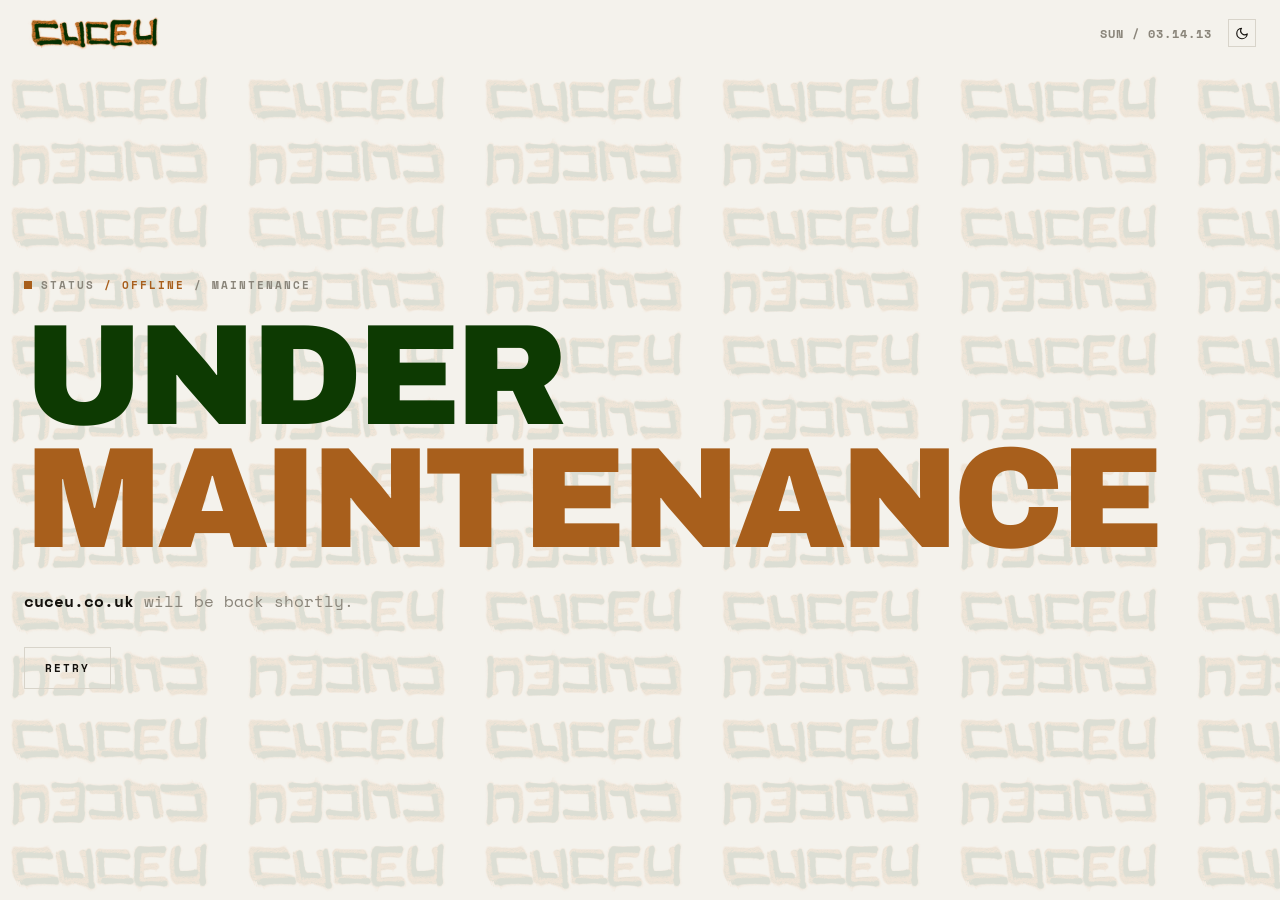
==== commit 57f8fd86: "style: restyle the maintenance page on logo colours Strip the page back per review: drop the top/bot" ====
--- a/index.html
+++ b/index.html
@@ -17,6 +17,7 @@
     <style>
         :root {
             --bg:#000; --ink:#f2f0eb; --dim:#6b6b6b; --line:#262626; --acid:#ff4d00;
+            --logo-green:#0d3a02; --logo-orange:#a85f1c;
             --mono:'Space Mono', ui-monospace, monospace;
             --disp:'Archivo', system-ui, sans-serif;
         }
@@ -28,24 +29,11 @@
             display:flex; flex-direction:column;
             transition:background 0.4s ease, color 0.4s ease; }
 
-        /* ── MONO TICKERS (top + bottom rails) ───────── */
-        .ticker { flex-shrink:0; overflow:hidden; white-space:nowrap; background:var(--bg);
-            font-family:var(--mono); font-size:11px; font-weight:700; letter-spacing:2px;
-            text-transform:uppercase; color:var(--dim); padding:9px 0; z-index:30; }
-        .ticker-top { border-bottom:1px solid var(--line); }
-        .ticker-bottom { border-top:1px solid var(--line); }
-        .ticker-inner { display:inline-block; will-change:transform;
-            animation:slide 34s linear infinite; }
-        .ticker-bottom .ticker-inner { animation-direction:reverse; }
-        .ticker-inner span { padding:0 18px; }
-        .ticker-inner .hot { color:var(--acid); }
-        @keyframes slide { from{transform:translateX(0)} to{transform:translateX(-50%)} }
-
         /* ── HEADER ──────────────────────────────────── */
         .head { flex-shrink:0; display:flex; align-items:center; justify-content:space-between;
             padding:14px 24px; z-index:30; background:var(--bg); }
-        .wordmark { font-family:var(--disp); font-size:18px; font-weight:800;
-            letter-spacing:-0.6px; color:var(--ink); line-height:1; }
+        .brand { display:flex; align-items:center; user-select:none; }
+        .brand img { height:38px; width:auto; -webkit-user-drag:none; }
         .head-right { display:flex; align-items:center; gap:16px; }
         #clock { font-family:var(--mono); font-size:12px; font-weight:700; letter-spacing:1px;
             color:var(--dim); white-space:nowrap; }
@@ -70,7 +58,8 @@
         /* Graffiti wall, dropped right back so it reads as texture only */
         #wall { position:absolute; inset:0; display:flex; flex-direction:column;
             justify-content:center; gap:0.4vw; overflow:hidden;
-            pointer-events:none; opacity:0.10; }
+            pointer-events:none; opacity:0.26; }
+        body:not(.dark-mode) #wall { opacity:0.10; }
         .wall-row { display:flex; flex-wrap:nowrap; width:max-content; will-change:transform;
             animation:drift 90s linear infinite; }
         .wall-row:nth-child(even) { animation-direction:reverse; }
@@ -84,19 +73,20 @@
         .status { display:flex; align-items:center; gap:9px; margin-bottom:22px;
             font-family:var(--mono); font-size:11px; font-weight:700; letter-spacing:2px;
             text-transform:uppercase; color:var(--dim); }
-        .status .dot { width:8px; height:8px; flex-shrink:0; background:var(--acid);
+        .status .dot { width:8px; height:8px; flex-shrink:0; background:var(--logo-orange);
             animation:blink 1.1s steps(2) infinite alternate; }
-        .status .hot { color:var(--acid); }
+        .status .hot { color:var(--logo-orange); }
         @keyframes blink { from{opacity:1} to{opacity:0.3} }
 
         h1 { font-family:var(--disp); font-weight:900;
             font-size:clamp(34px, min(11.2vw, 22vh), 168px); line-height:0.86;
             letter-spacing:-0.04em; text-transform:uppercase;
             overflow-wrap:anywhere; }
-        h1 .acid { color:var(--acid); }
+        h1 .under { color:var(--logo-green); }
+        h1 .maint { color:var(--logo-orange); }
 
         .blurb { margin-top:26px; max-width:44ch;
-            font-family:var(--mono); font-size:13px; line-height:1.75; color:var(--dim); }
+            font-family:var(--mono); font-size:16px; line-height:1.7; color:var(--dim); }
         .blurb b { color:var(--ink); font-weight:700; }
 
         .actions { margin-top:32px; display:flex; flex-wrap:wrap; gap:10px; }
@@ -112,10 +102,11 @@
 
         @media (max-width:680px) {
             .head { padding:11px 14px; }
-            .wordmark { font-size:17px; }
+            .brand img { height:30px; }
             .panel { padding:22px 14px; }
-            .ticker { font-size:10px; letter-spacing:1.5px; padding:8px 0; }
-            .blurb { margin-top:20px; font-size:12px; }
+            .status { font-size:9px; letter-spacing:1.2px; gap:7px; margin-bottom:18px; }
+            .status .dot { width:6px; height:6px; }
+            .blurb { margin-top:20px; font-size:14px; }
             .actions { margin-top:26px; }
             .btn { flex:1 1 100%; justify-content:center; }
             #wall img { height:2.3rem; margin-right:3.5vw; }
@@ -132,7 +123,7 @@
         }
 
         @media (prefers-reduced-motion:reduce) {
-            .ticker-inner, .wall-row, .status .dot { animation:none; }
+            .wall-row, .status .dot { animation:none; }
         }
     </style>
 </head>
@@ -149,10 +140,8 @@
     })();
 </script>
 
-    <div class="ticker ticker-top" aria-hidden="true"><div class="ticker-inner" id="ticker-a"></div></div>
-
     <header class="head">
-        <span class="wordmark">cuceu</span>
+        <span class="brand"><img src="cuceugrta.png" alt="CUCEU"></span>
         <div class="head-right">
             <span id="clock">SAT / 00.00.00</span>
             <button class="tog" id="theme-toggle" aria-label="Toggle theme">
@@ -169,25 +158,16 @@
         <div class="panel">
             <p class="status"><span class="dot"></span> Status <span class="hot">/ Offline</span> / Maintenance</p>
 
-            <h1>Under<br><span class="acid">Maintenance</span></h1>
-
-            <p class="blurb">
-                We're reworking things behind the scenes.
-                <b>cuceu.co.uk</b> will be back shortly.
-            </p>
+            <h1><span class="under">Under</span><br><span class="maint">Maintenance</span></h1>
+
+            <p class="blurb"><b>cuceu.co.uk</b> will be back shortly.</p>
 
             <div class="actions">
-                <a class="btn" href="https://www.instagram.com/cuceuuu/" target="_blank" rel="noopener">
-                    <svg viewBox="0 0 24 24" fill="none" stroke="currentColor" stroke-width="2" stroke-linecap="round" stroke-linejoin="round"><rect x="2" y="2" width="20" height="20" rx="5" ry="5"></rect><path d="M16 11.37A4 4 0 1 1 12.63 8 4 4 0 0 1 16 11.37z"></path><line x1="17.5" y1="6.5" x2="17.51" y2="6.5"></line></svg>
-                    Updates ↗
-                </a>
                 <button class="btn ghost" id="retry">Retry</button>
             </div>
         </div>
         </div>
     </main>
-
-    <div class="ticker ticker-bottom" aria-hidden="true"><div class="ticker-inner" id="ticker-b"></div></div>
 
 <script>
     'use strict';
@@ -210,14 +190,6 @@
     };
     tick();
     setInterval(tick, 1000);
-
-    /* ── TICKERS ──────────────────────────────────────── */
-    // Content is duplicated so the -50% translate loops seamlessly.
-    const MSG = ['Under Maintenance', 'Back Soon', 'cuceu.co.uk', 'Under Maintenance', 'Stay Tuned'];
-    const unit = MSG.map((m, i) => `<span${i % 2 ? ' class="hot"' : ''}>${m}</span><span>—</span>`).join('');
-    const half = unit.repeat(6);
-    document.getElementById('ticker-a').innerHTML = half + half;
-    document.getElementById('ticker-b').innerHTML = half + half;
 
     /* ── GRAFFITI WALL ────────────────────────────────── */
     // Measure one row, then append until the stage is overfilled (same trick as home).
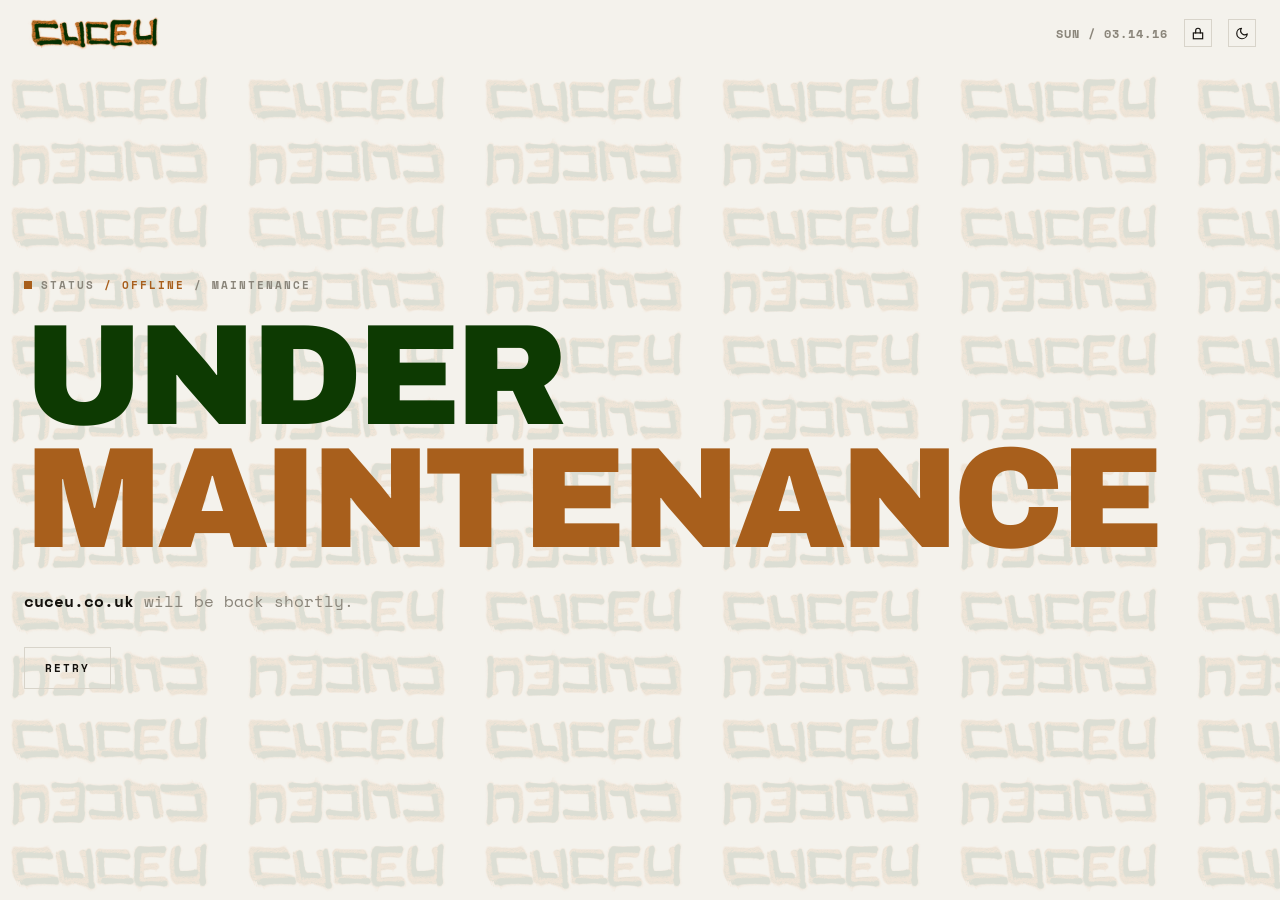
==== commit ed9edfe2: "feat: owner login on the maintenance page Adds a lock button to the maintenance page that opens a pa" ====
--- a/index.html
+++ b/index.html
@@ -3,6 +3,32 @@
 <head>
     <meta charset="UTF-8">
     <meta name="viewport" content="width=device-width, initial-scale=1.0">
+    <script>
+        /* ── OWNER GATE ──────────────────────────────────────
+           GitHub Pages can't do real auth, so this is a doorman, not a lock:
+           it keeps visitors here while the owner, once logged in on this
+           browser, goes straight through to the real site (site.html).
+           The salt + PBKDF2-SHA256 hash below are written by the password
+           one-liner; an empty hash means no password has been set. */
+        const OWNER = { salt: 'f7f81c34f74374a266518c4fcea5cff9', hash: '31b444c5039f322f235bb1112d61ca2b4fa9bf713f3325adc897958ca54631f4', iter: 250000 };
+        const OWNER_KEY = 'cuceu-owner';
+        (() => {
+            const q = new URLSearchParams(location.search);
+            if (q.has('logout')) {
+                try { localStorage.removeItem(OWNER_KEY); } catch {}
+                history.replaceState(null, '', '/');
+                return;
+            }
+            let owner = false;
+            try { owner = !!OWNER.hash && localStorage.getItem(OWNER_KEY) === OWNER.hash; } catch {}
+            if (!owner) return;
+            // Hide this page for the instant before the hop lands.
+            document.documentElement.classList.add('owner-pass');
+            // Already inside the router (td "← Home", bin close): just show home.
+            if (window !== window.top) { location.replace('/home.html'); return; }
+            location.replace('/site.html?path=' + encodeURIComponent(q.get('path') || '/'));
+        })();
+    </script>
     <title>cuceu — under maintenance</title>
     <meta name="description" content="CUCEU is under maintenance. Back shortly.">
     <meta name="robots" content="noindex">
@@ -24,6 +50,8 @@
         body:not(.dark-mode) { --bg:#f4f2ec; --ink:#14110d; --dim:#8a857a; --line:#d8d4ca; --acid:#f23c00; }
 
         * { box-sizing:border-box; margin:0; }
+        [hidden] { display:none !important; }
+        .owner-pass body { visibility:hidden; }
         html, body { height:100dvh; overflow:hidden; }
         body { background:var(--bg); color:var(--ink); font-family:var(--disp);
             display:flex; flex-direction:column;
@@ -100,6 +128,22 @@
         .btn.ghost:hover { background:var(--ink); color:var(--bg); filter:none; }
         .btn svg { width:14px; height:14px; }
 
+        /* ── OWNER LOGIN ─────────────────────────────── */
+        .login { margin-top:32px; max-width:440px; display:flex; flex-wrap:wrap; gap:10px; }
+        .login-pass { flex:1 1 200px; min-width:0; padding:11px 14px; border:1px solid var(--line);
+            border-radius:0; background:var(--bg); color:var(--ink);
+            font-family:var(--mono); font-size:16px; letter-spacing:2px; /* 16px stops iOS zoom */
+            transition:border-color 0.2s; }
+        .login-pass::placeholder { color:var(--dim); font-size:11px; font-weight:700; letter-spacing:2px; }
+        .login-pass:focus { outline:none; border-color:var(--ink); }
+        .login .btn { border:0; cursor:pointer; }
+        .login .btn:disabled { opacity:0.5; cursor:wait; }
+        .login-msg { flex-basis:100%; min-height:1.4em; font-family:var(--mono); font-size:11px;
+            font-weight:700; letter-spacing:2px; text-transform:uppercase; color:var(--dim); }
+        .login-msg.bad { color:var(--acid); }
+        .vh { position:absolute; width:1px; height:1px; overflow:hidden;
+            clip-path:inset(50%); white-space:nowrap; }
+
         @media (max-width:680px) {
             .head { padding:11px 14px; }
             .brand img { height:30px; }
@@ -107,7 +151,7 @@
             .status { font-size:9px; letter-spacing:1.2px; gap:7px; margin-bottom:18px; }
             .status .dot { width:6px; height:6px; }
             .blurb { margin-top:20px; font-size:14px; }
-            .actions { margin-top:26px; }
+            .actions, .login { margin-top:26px; }
             .btn { flex:1 1 100%; justify-content:center; }
             #wall img { height:2.3rem; margin-right:3.5vw; }
         }
@@ -118,7 +162,7 @@
             .panel { padding-top:12px; padding-bottom:12px; }
             .status { margin-bottom:10px; }
             .blurb { margin-top:10px; line-height:1.6; }
-            .actions { margin-top:12px; }
+            .actions, .login { margin-top:12px; }
             .btn { padding:10px 18px; }
         }
 
@@ -144,6 +188,9 @@
         <span class="brand"><img src="cuceugrta.png" alt="CUCEU"></span>
         <div class="head-right">
             <span id="clock">SAT / 00.00.00</span>
+            <button class="tog" id="login-toggle" aria-label="Owner login" aria-expanded="false" aria-controls="login">
+                <svg xmlns="http://www.w3.org/2000/svg" viewBox="0 0 24 24" fill="none" stroke="currentColor" stroke-width="2" stroke-linecap="square" stroke-linejoin="miter"><rect x="4" y="11" width="16" height="10"></rect><path d="M8 11V7a4 4 0 0 1 8 0v4"></path></svg>
+            </button>
             <button class="tog" id="theme-toggle" aria-label="Toggle theme">
                 <svg class="icon-sun" xmlns="http://www.w3.org/2000/svg" viewBox="0 0 24 24" fill="none" stroke="currentColor" stroke-width="2" stroke-linecap="round" stroke-linejoin="round"><circle cx="12" cy="12" r="5"></circle><line x1="12" y1="1" x2="12" y2="3"></line><line x1="12" y1="21" x2="12" y2="23"></line><line x1="4.22" y1="4.22" x2="5.64" y2="5.64"></line><line x1="18.36" y1="18.36" x2="19.78" y2="19.78"></line><line x1="1" y1="12" x2="3" y2="12"></line><line x1="21" y1="12" x2="23" y2="12"></line><line x1="4.22" y1="19.78" x2="5.64" y2="18.36"></line><line x1="18.36" y1="5.64" x2="19.78" y2="4.22"></line></svg>
                 <svg class="icon-moon" xmlns="http://www.w3.org/2000/svg" viewBox="0 0 24 24" fill="none" stroke="currentColor" stroke-width="2" stroke-linecap="round" stroke-linejoin="round"><path d="M21 12.79A9 9 0 1 1 11.21 3 7 7 0 0 0 21 12.79z"></path></svg>
@@ -165,6 +212,16 @@
             <div class="actions">
                 <button class="btn ghost" id="retry">Retry</button>
             </div>
+
+            <form class="login" id="login" hidden>
+                <!-- Lets password managers file the login under a name. -->
+                <input class="vh" type="text" name="username" autocomplete="username" value="cuceu" tabindex="-1" aria-hidden="true">
+                <label class="vh" for="login-pass">Password</label>
+                <input class="login-pass" id="login-pass" type="password" name="password"
+                       autocomplete="current-password" placeholder="PASSWORD" required>
+                <button class="btn" type="submit">Enter</button>
+                <p class="login-msg" id="login-msg" role="status" aria-live="polite"></p>
+            </form>
         </div>
         </div>
     </main>
@@ -214,6 +271,61 @@
 
     /* ── RETRY ────────────────────────────────────────── */
     document.getElementById('retry').addEventListener('click', () => location.reload());
+
+    /* ── OWNER LOGIN ──────────────────────────────────── */
+    const loginToggle = document.getElementById('login-toggle');
+    const loginForm = document.getElementById('login');
+    const passEl = document.getElementById('login-pass');
+    const msgEl = document.getElementById('login-msg');
+    const enterBtn = loginForm.querySelector('button[type="submit"]');
+    const actionsEl = document.querySelector('.actions');
+
+    const say = (text, bad = false) => {
+        msgEl.textContent = text;
+        msgEl.classList.toggle('bad', bad);
+    };
+
+    const setLoginOpen = open => {
+        loginForm.hidden = !open;
+        actionsEl.hidden = open;
+        loginToggle.setAttribute('aria-expanded', String(open));
+        if (open) { passEl.focus(); } else { passEl.value = ''; say(''); }
+    };
+    loginToggle.addEventListener('click', () => setLoginOpen(loginForm.hidden));
+    addEventListener('keydown', e => {
+        if (e.key === 'Escape' && !loginForm.hidden) setLoginOpen(false);
+    });
+
+    // PBKDF2-SHA256 with the same salt + iterations the password one-liner used.
+    const derive = async pass => {
+        const raw = await crypto.subtle.importKey('raw', new TextEncoder().encode(pass), 'PBKDF2', false, ['deriveBits']);
+        const salt = Uint8Array.from(OWNER.salt.match(/../g), h => parseInt(h, 16));
+        const bits = await crypto.subtle.deriveBits(
+            { name: 'PBKDF2', hash: 'SHA-256', salt, iterations: OWNER.iter }, raw, 256);
+        return [...new Uint8Array(bits)].map(b => b.toString(16).padStart(2, '0')).join('');
+    };
+
+    loginForm.addEventListener('submit', async e => {
+        e.preventDefault();
+        if (!OWNER.hash) return say('No password set yet', true);
+        if (!window.crypto?.subtle) return say('Login needs https', true);
+
+        enterBtn.disabled = true;
+        say('Checking…');
+        const ok = (await derive(passEl.value)) === OWNER.hash;
+        enterBtn.disabled = false;
+        if (!ok) {
+            say('Wrong password', true);
+            passEl.select();
+            return;
+        }
+        try { localStorage.setItem(OWNER_KEY, OWNER.hash); }
+        catch { return say('Browser storage is blocked', true); }
+
+        say('Access granted');
+        const path = new URLSearchParams(location.search).get('path') || '/';
+        location.replace('/site.html?path=' + encodeURIComponent(path));
+    });
 </script>
 </body>
 </html>
